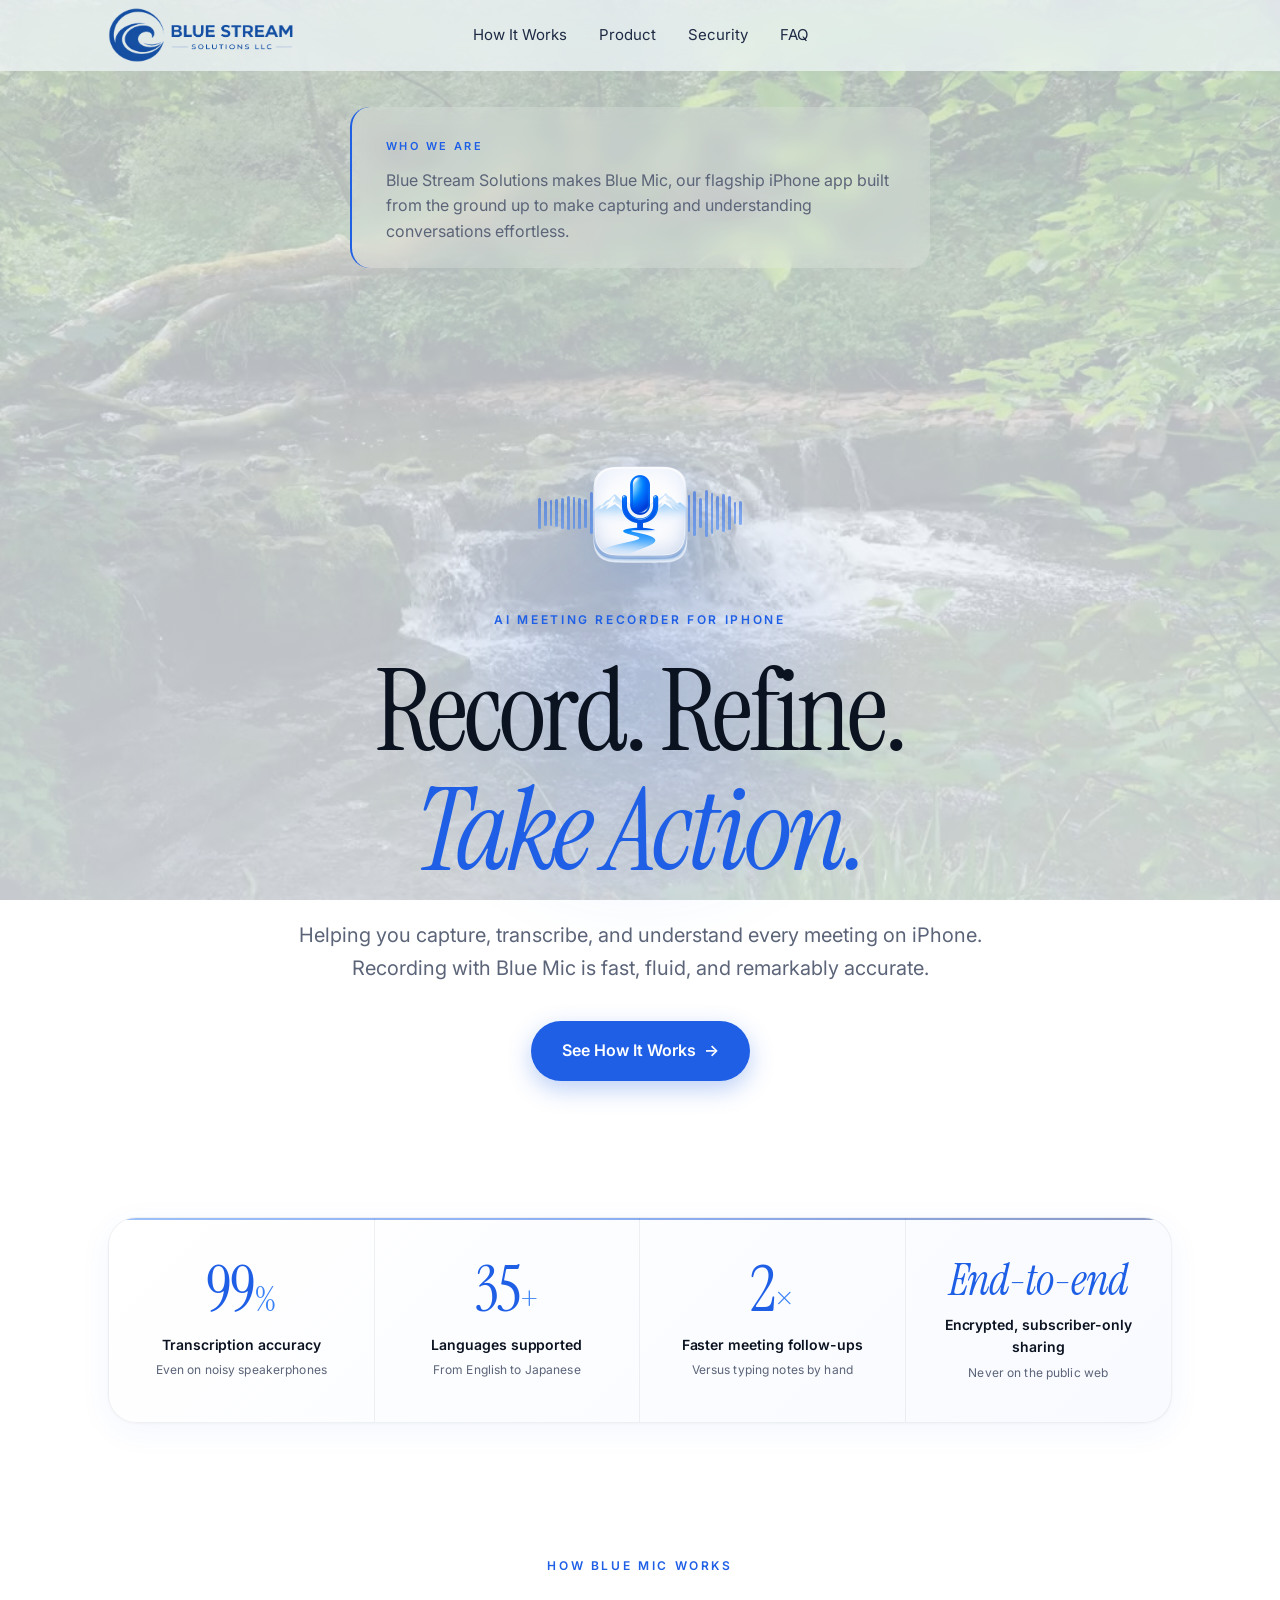
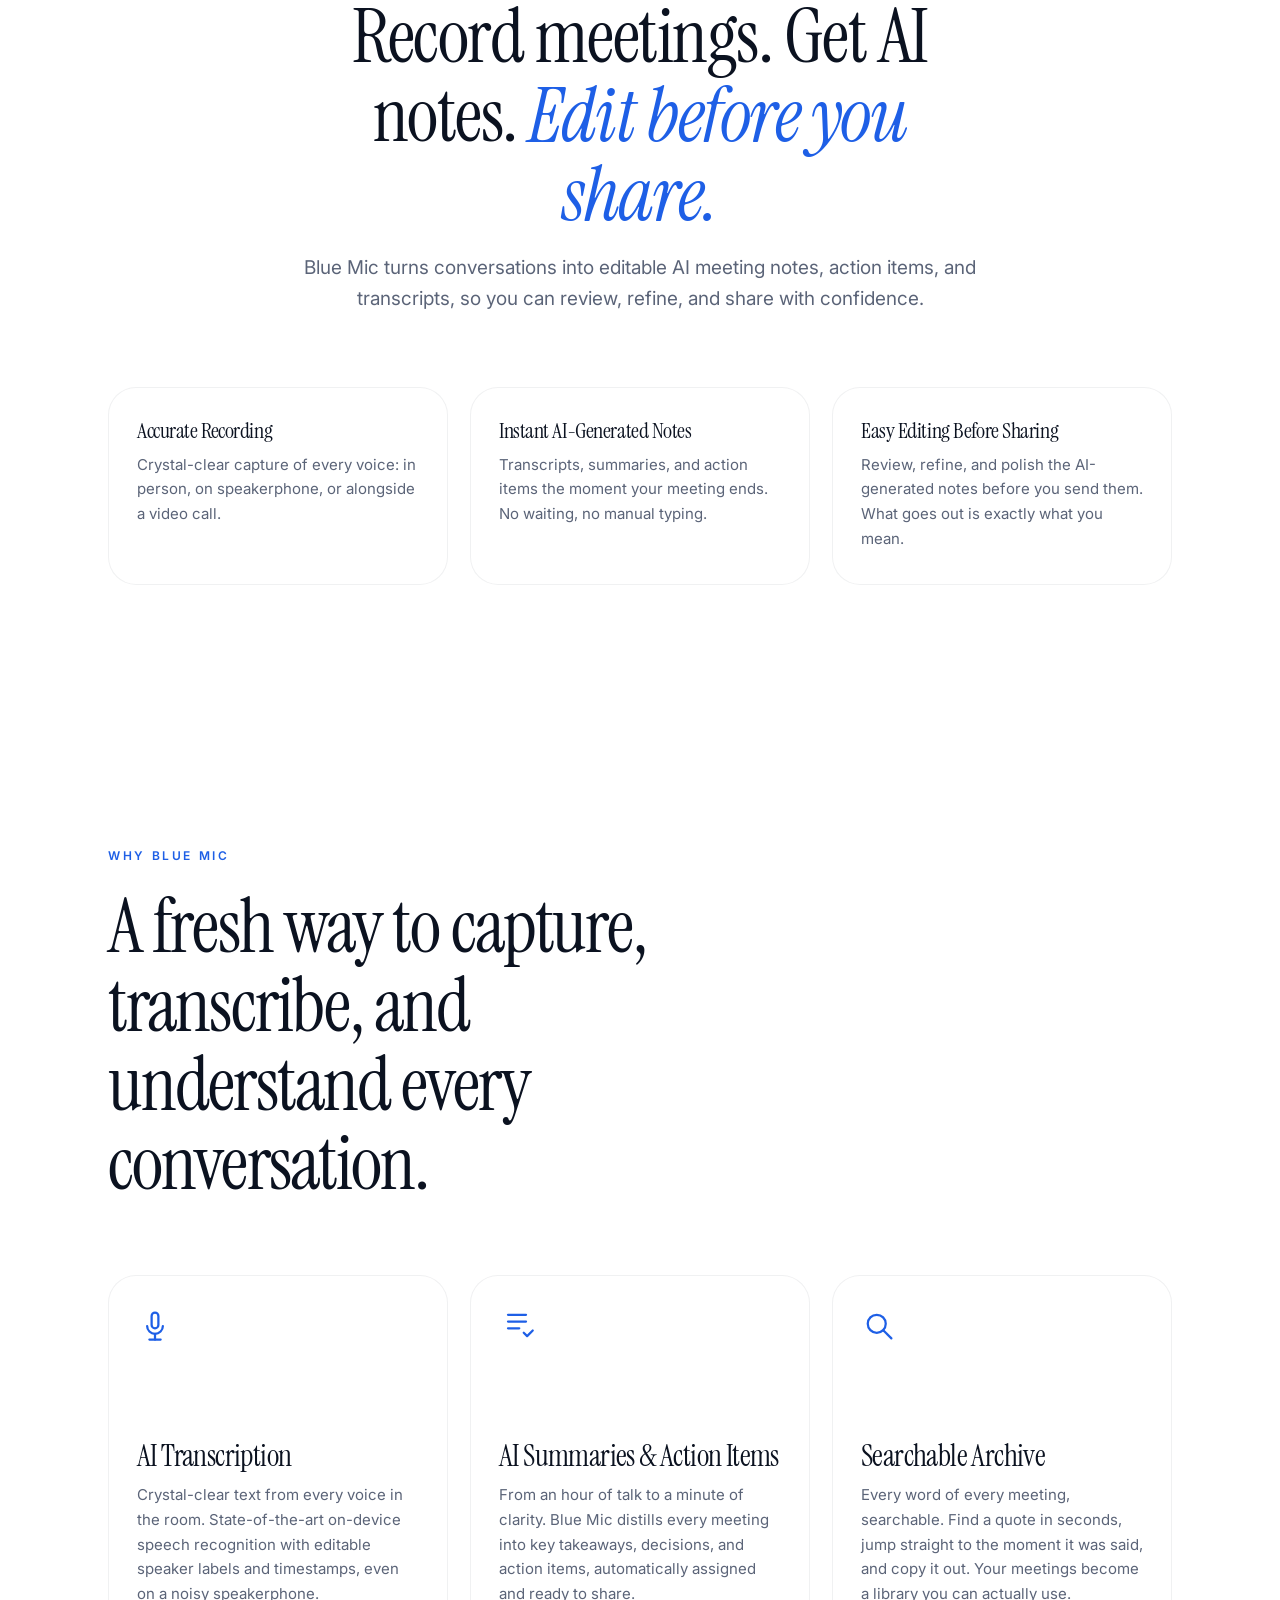
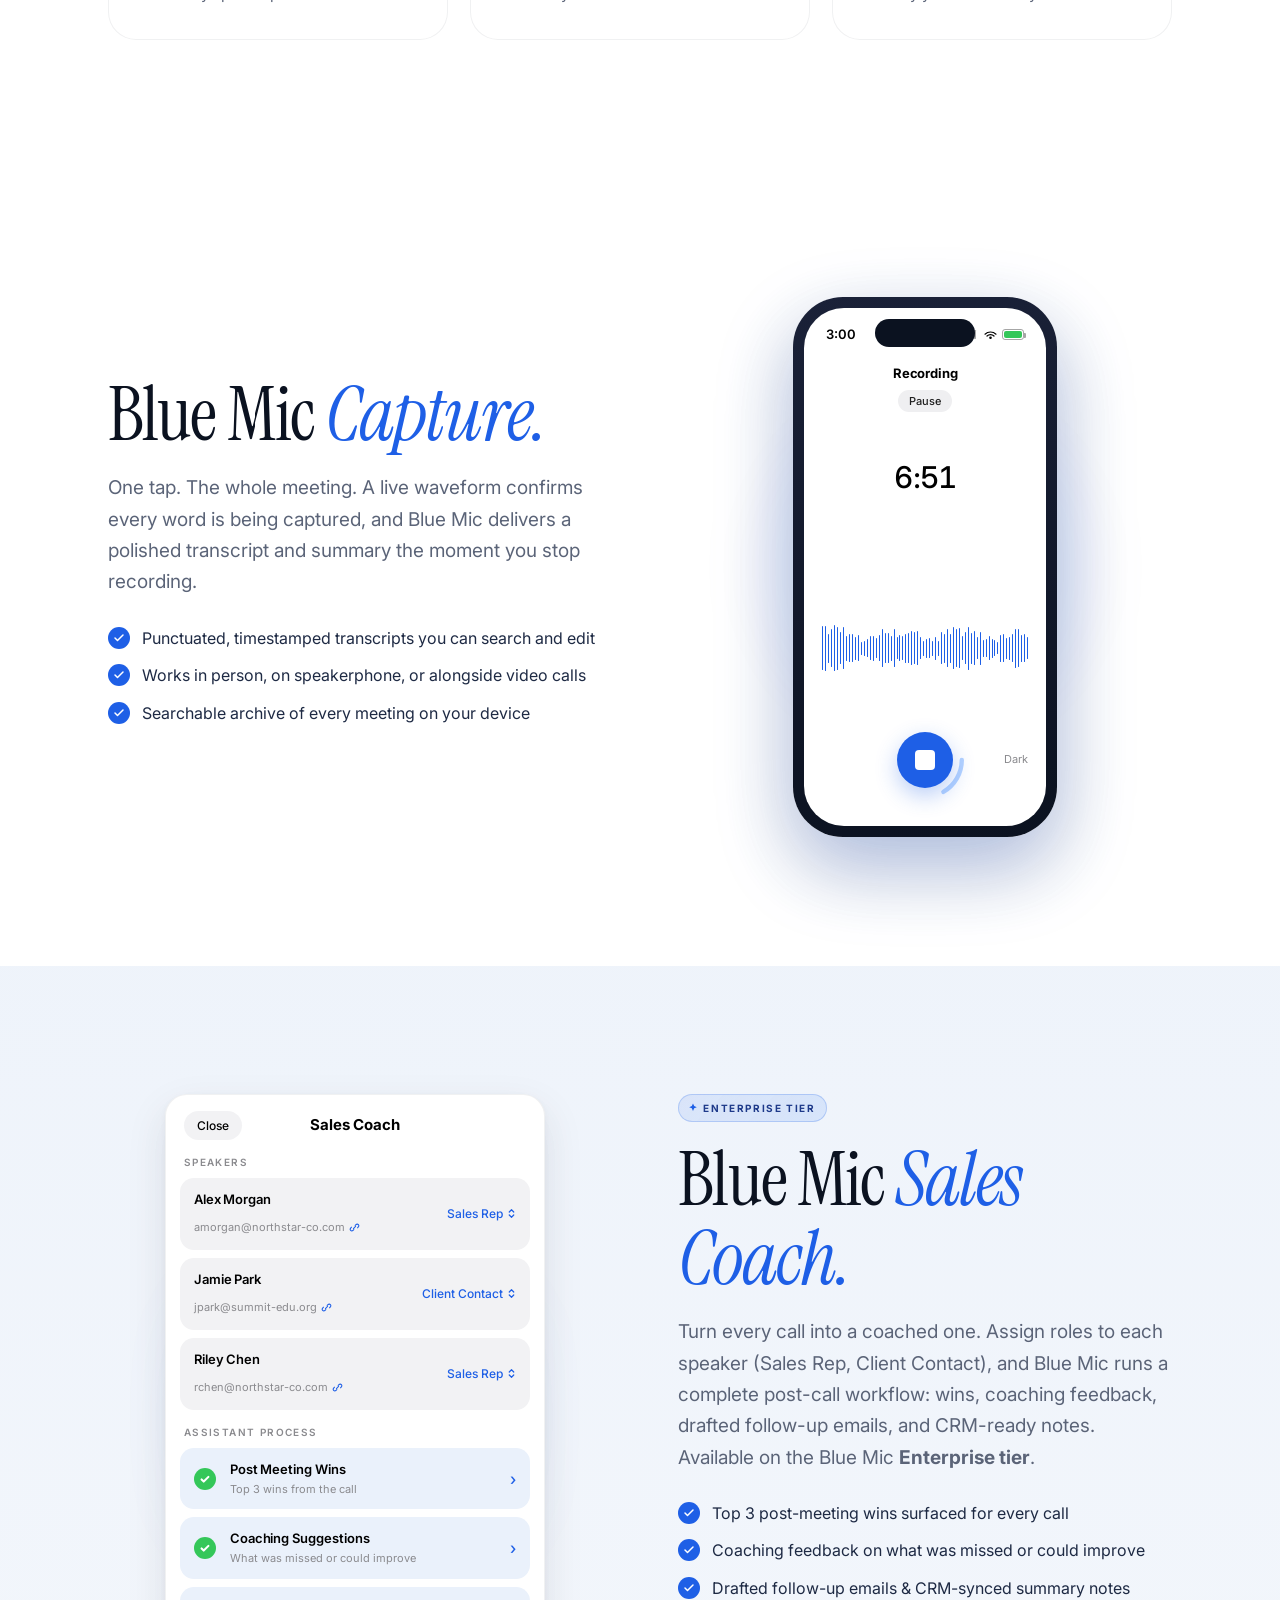
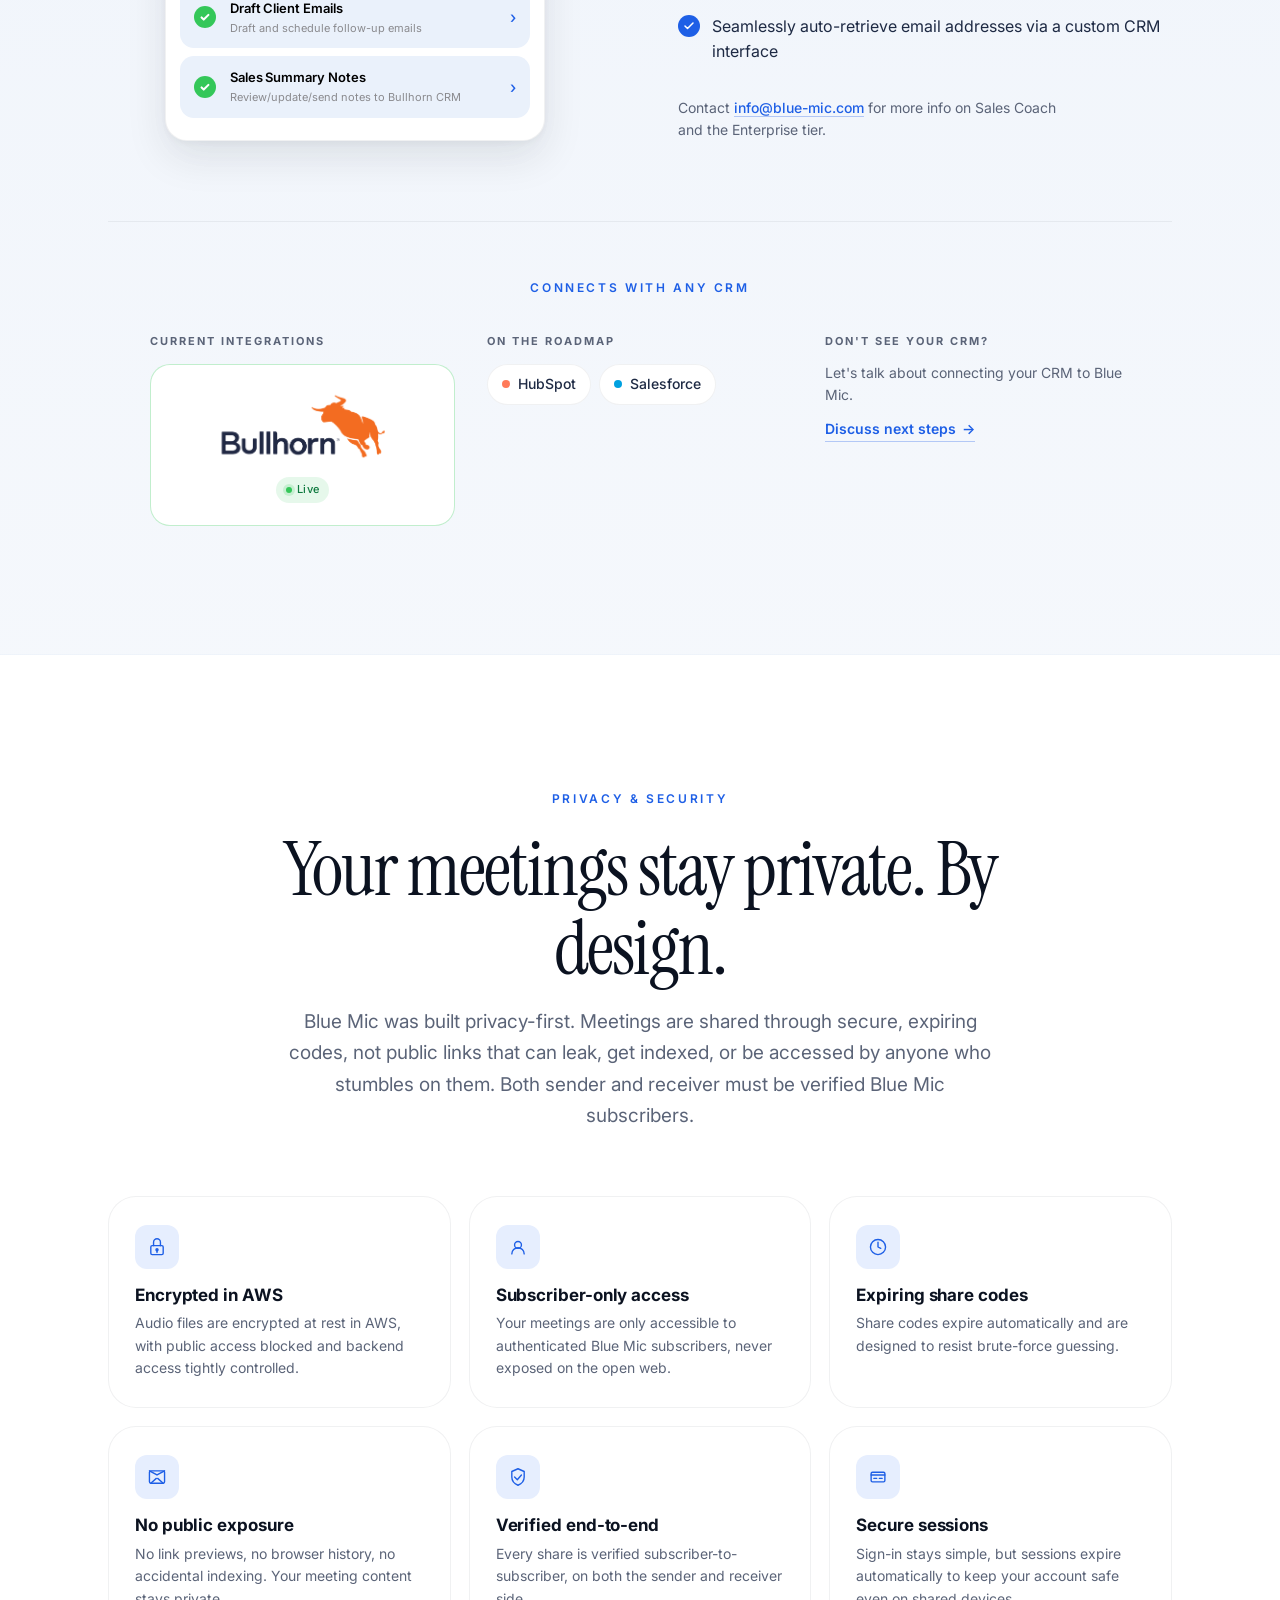
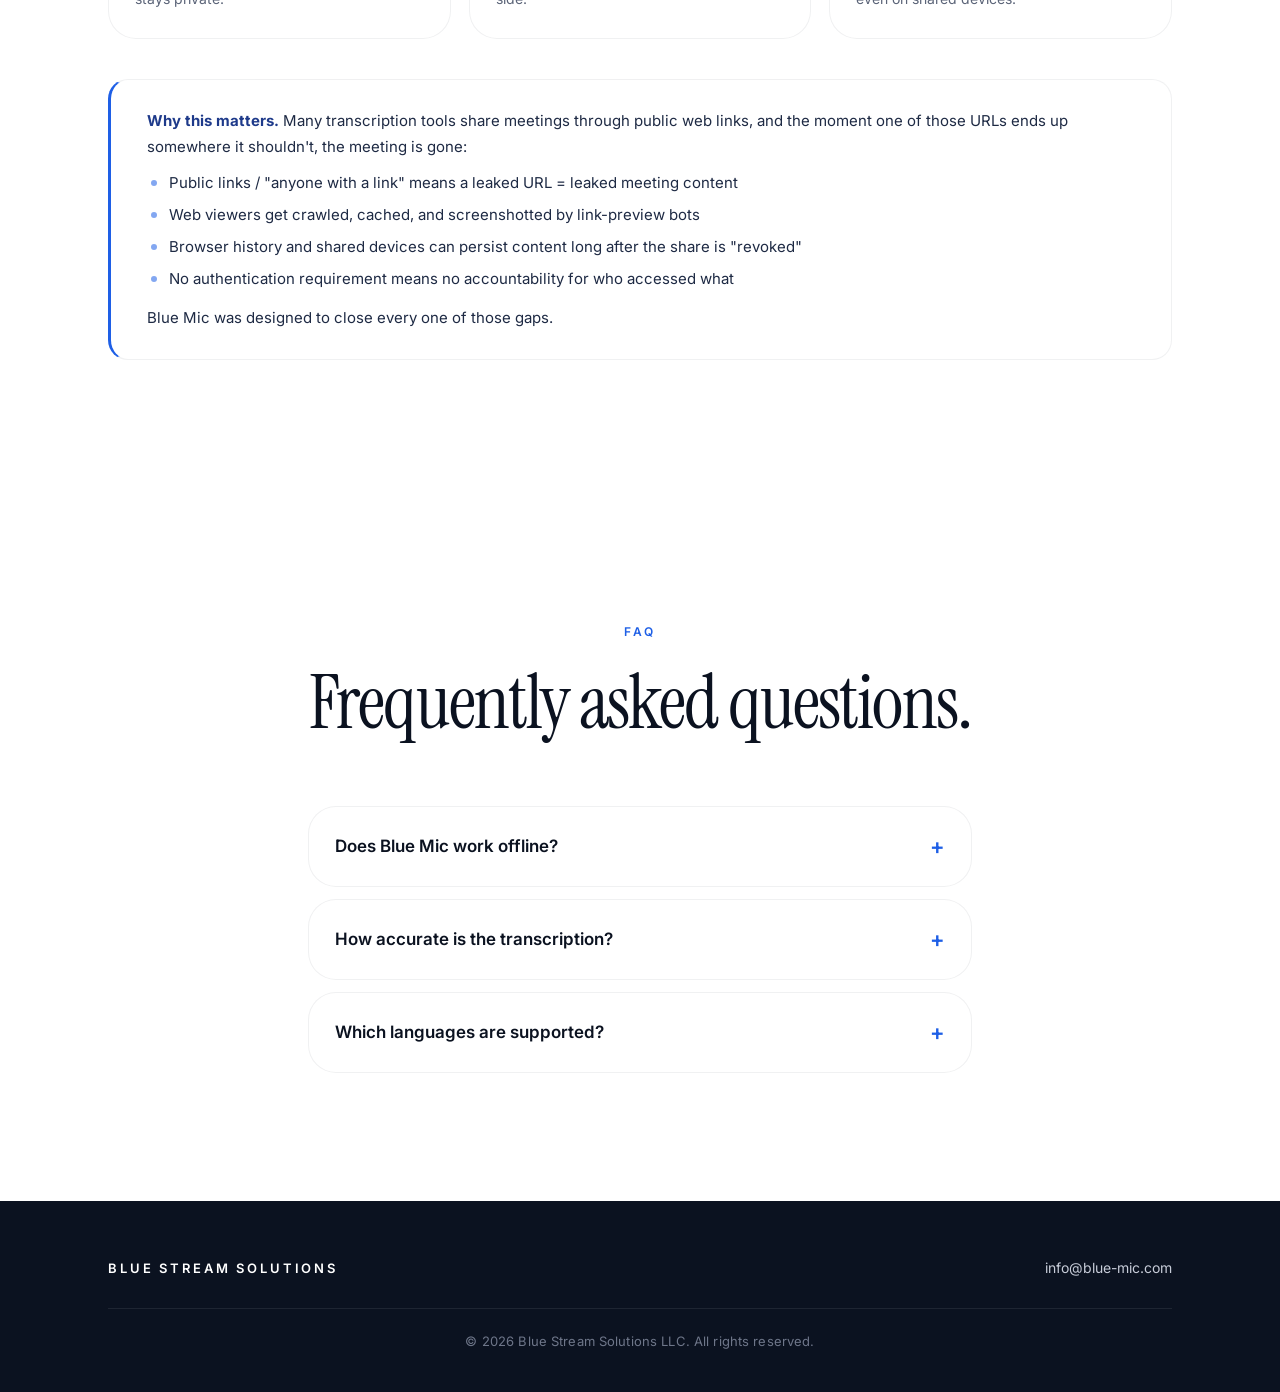
==== index.html @ 7ef04cca "Add files via upload" ====
<!doctype html>
<html lang="en">
<head>
<meta charset="utf-8" />
<meta name="viewport" content="width=device-width,initial-scale=1,viewport-fit=cover" />
<title>Blue Stream Solutions LLC</title>
<meta name="description" content="Blue Stream Solutions builds practical tools to help you manage meetings, notes, and information. Makers of Blue Mic, the AI meeting recorder for iPhone." />
<meta name="theme-color" content="#F1F5FB" />
<meta property="og:title" content="Blue Stream Solutions LLC" />
<meta property="og:description" content="Practical tools for meetings, notes, and information. Makers of Blue Mic, the AI meeting recorder for iPhone." />
<meta property="og:type" content="website" />
<link rel="icon" href="favicon.svg" type="image/svg+xml" />

<link rel="preconnect" href="https://fonts.googleapis.com" />
<link rel="preconnect" href="https://fonts.gstatic.com" crossorigin />
<link href="https://fonts.googleapis.com/css2?family=Instrument+Serif:ital@0;1&family=Inter:wght@400;500;600;700&display=swap" rel="stylesheet" />

<link rel="stylesheet" href="styles.css?v=2" />
</head>
<body>

<!-- Fixed-background ambient cascade video.
     Two stacked videos handle the loop via JS crossfade so there is no
     visible seam at the loop boundary. Cache-busting query string forces
     fresh fetches when the asset is updated. -->
<div class="page-bg" aria-hidden="true">
  <video class="page-bg-video page-bg-video--a"
         autoplay muted playsinline preload="auto">
    <source src="hero-stream-prod.mp4?v=7" type="video/mp4" />
  </video>
  <video class="page-bg-video page-bg-video--b"
         muted playsinline preload="auto">
    <source src="hero-stream-prod.mp4?v=7" type="video/mp4" />
  </video>
  <div class="page-bg-tint"></div>
</div>
<script>
  /* Smooth fade-in of first video over the CSS poster, plus seamless
     loop via crossfade between two video elements. */
  (function() {
    var vidA = document.querySelector('.page-bg-video--a');
    var vidB = document.querySelector('.page-bg-video--b');
    if (!vidA || !vidB) return;

    var FADE = 2.5; // seconds of crossfade overlap at loop boundary

    /* Reveal the active video once it actually has frames painting */
    vidA.addEventListener('playing', function reveal() {
      vidA.classList.add('is-active');
      vidA.removeEventListener('playing', reveal);
    });

    /* Watch the active video's currentTime; when nearing the end,
       start the inactive video at 0 and crossfade the active out. */
    function watchForSwap(active, inactive) {
      function onTime() {
        if (!active.duration || isNaN(active.duration)) return;
        if (active.currentTime >= active.duration - FADE) {
          active.removeEventListener('timeupdate', onTime);
          inactive.currentTime = 0;
          var p = inactive.play();
          if (p && typeof p.catch === 'function') p.catch(function(){});
          inactive.classList.add('is-active');
          active.classList.remove('is-active');
          /* After fade completes, pause and rewind the now-inactive */
          setTimeout(function() {
            active.pause();
            active.currentTime = 0;
          }, FADE * 1000);
          /* Set up next swap going the other direction */
          watchForSwap(inactive, active);
        }
      }
      active.addEventListener('timeupdate', onTime);
    }

    /* Start the swap loop once vidA has metadata */
    if (vidA.readyState >= 1) {
      watchForSwap(vidA, vidB);
    } else {
      vidA.addEventListener('loadedmetadata', function() {
        watchForSwap(vidA, vidB);
      }, { once: true });
    }
  })();
</script>

<div class="bg-stage" aria-hidden="true"></div>

<!-- Nav -->
<header class="nav">
  <div class="container nav-row">
    <a href="#top" class="brand" aria-label="Blue Stream Solutions home">
      <img src="bluestreamsolutionsllc.png" alt="Blue Stream Solutions LLC" class="brand-img"
           onerror="this.style.display='none'; this.nextElementSibling.style.display='flex';">
      <span class="brand-fallback" style="display:none; align-items:center; gap:10px;">
        <svg viewBox="0 0 36 36" xmlns="http://www.w3.org/2000/svg" aria-hidden="true" style="width:32px;height:32px;">
          <defs>
            <linearGradient id="lg" x1="0" y1="0" x2="36" y2="36" gradientUnits="userSpaceOnUse">
              <stop offset="0%"  stop-color="#3B82F6"/>
              <stop offset="55%" stop-color="#1E5FE6"/>
              <stop offset="100%" stop-color="#1E3A8A"/>
            </linearGradient>
          </defs>
          <path d="M27 9.5 A14 14 0 1 0 27 26.5" fill="none" stroke="url(#lg)" stroke-width="3" stroke-linecap="round"/>
          <path d="M11 18 q 3.5 -4 7 0 t 7 0" fill="none" stroke="url(#lg)" stroke-width="2.4" stroke-linecap="round"/>
        </svg>
        Blue Stream Solutions
      </span>
    </a>
    <nav class="nav-links" aria-label="Primary">
      <a href="#works">How It Works</a>
      <a href="#product">Product</a>
      <a href="#security">Security</a>
      <a href="#faq">FAQ</a>
    </nav>
    <div class="nav-cta">
      <button class="nav-burger" aria-label="Open menu" aria-expanded="false" aria-controls="mobile-menu" type="button">
        <span></span><span></span><span></span>
      </button>
    </div>
  </div>
</header>

<div id="mobile-menu" class="mobile-menu" aria-hidden="true">
  <nav class="mobile-menu-links" aria-label="Mobile primary">
    <a href="#works">How It Works</a>
    <a href="#product">Product</a>
    <a href="#security">Security</a>
    <a href="#faq">FAQ</a>
  </nav>
</div>

<main id="top">

<!-- Blue Stream Solutions intro band -->
<section class="bss-intro">
  <div class="container">
    <div class="bss-intro-inner">
      <span class="bss-intro-eyebrow">Who we are</span>
      <div class="bss-intro-copy">
        <p>Blue Stream Solutions makes Blue Mic, our flagship iPhone app built from the ground up to make capturing and understanding conversations effortless.</p>
      </div>
    </div>
  </div>
</section>

<!-- Hero -->
<section class="hero">
  <div class="container">
    <div class="hero-glow" aria-hidden="true"></div>

    <div class="hero-mark">
      <div class="waveform" aria-hidden="true"></div>
      <img class="hero-logo-img" src="logo.png" alt="Blue Mic"
           onerror="this.style.display='none'; this.nextElementSibling.style.display='block'">
      <svg class="hero-logo-svg" viewBox="0 0 96 96" xmlns="http://www.w3.org/2000/svg" aria-hidden="true" style="display:none;">
        <defs>
          <linearGradient id="hg" x1="0" y1="0" x2="96" y2="96" gradientUnits="userSpaceOnUse">
            <stop offset="0%"  stop-color="#3B82F6"/>
            <stop offset="55%" stop-color="#1E5FE6"/>
            <stop offset="100%" stop-color="#1E3A8A"/>
          </linearGradient>
        </defs>
        <circle cx="48" cy="48" r="46" fill="url(#hg)"/>
        <rect x="38" y="22" width="20" height="36" rx="10" fill="white"/>
        <path d="M28 50a20 20 0 0040 0" stroke="white" stroke-width="4.5" stroke-linecap="round" fill="none"/>
        <line x1="48" y1="64" x2="48" y2="74" stroke="white" stroke-width="4.5" stroke-linecap="round"/>
      </svg>
    </div>

    <span class="eyebrow">AI Meeting Recorder for iPhone</span>
    <h1>Record. Refine.<br><span class="italic">Take Action.</span></h1>
    <p class="lede">
      Helping you capture, transcribe, and understand every meeting on iPhone. Recording with Blue Mic is fast, fluid, and remarkably accurate.
    </p>
    <div class="hero-cta">
      <a class="btn btn-primary btn-lg" href="#works">
        See How It Works <span class="arrow">→</span>
      </a>
    </div>

  </div>
</section>

<!-- Stats: metric ribbon -->
<section class="stats-ribbon-section" style="padding: clamp(40px, 6vw, 64px) 0 0;">
  <div class="container">
    <div class="stats-ribbon">
      <div class="ribbon-stat">
        <div class="ribbon-num">99<span class="ribbon-unit">%</span></div>
        <div class="ribbon-label">Transcription accuracy</div>
        <div class="ribbon-sub">Even on noisy speakerphones</div>
      </div>
      <div class="ribbon-stat">
        <div class="ribbon-num">35<span class="ribbon-unit">+</span></div>
        <div class="ribbon-label">Languages supported</div>
        <div class="ribbon-sub">From English to Japanese</div>
      </div>
      <div class="ribbon-stat">
        <div class="ribbon-num">2<span class="ribbon-unit">×</span></div>
        <div class="ribbon-label">Faster meeting follow-ups</div>
        <div class="ribbon-sub">Versus typing notes by hand</div>
      </div>
      <div class="ribbon-stat">
        <div class="ribbon-num ribbon-num--text">End-to-end</div>
        <div class="ribbon-label">Encrypted, subscriber-only sharing</div>
        <div class="ribbon-sub">Never on the public web</div>
      </div>
    </div>
  </div>
</section>

<!-- How Blue Mic Works (3-beat workflow) -->
<section id="works" class="works reveal">
  <div class="container" style="text-align:center;">
    <span class="eyebrow">How Blue Mic Works</span>
    <h2 style="max-width:18ch; margin-left:auto; margin-right:auto;">Record meetings. Get AI notes. <span class="italic">Edit before you share.</span></h2>
    <p class="lede" style="margin: 18px auto 0; text-align:center;">
      Blue Mic turns conversations into editable AI meeting notes, action items, and transcripts, so you can review, refine, and share with confidence.
    </p>

    <div class="three-beats">
      <article class="beat">
        <h3>Accurate Recording</h3>
        <p>Crystal-clear capture of every voice: in person, on speakerphone, or alongside a video call.</p>
      </article>
      <article class="beat">
        <h3>Instant AI-Generated Notes</h3>
        <p>Transcripts, summaries, and action items the moment your meeting ends. No waiting, no manual typing.</p>
      </article>
      <article class="beat">
        <h3>Easy Editing Before Sharing</h3>
        <p>Review, refine, and polish the AI-generated notes before you send them. What goes out is exactly what you mean.</p>
      </article>
    </div>
  </div>
</section>

<!-- Why -->
<section id="why" class="why reveal">
  <div class="container">
    <span class="eyebrow">Why Blue Mic</span>
    <h2>A fresh way to capture, transcribe, and understand every conversation.</h2>

    <div class="cards">
      <article class="card">
        <svg class="icon" viewBox="0 0 32 32" fill="none" stroke="currentColor" stroke-width="2" stroke-linecap="round" stroke-linejoin="round" aria-hidden="true">
          <rect x="13" y="4" width="6" height="14" rx="3"/>
          <path d="M9 16a7 7 0 0014 0"/>
          <line x1="16" y1="23" x2="16" y2="28"/>
          <line x1="11" y1="28" x2="21" y2="28"/>
        </svg>
        <h3>AI Transcription</h3>
        <p>Crystal-clear text from every voice in the room. State-of-the-art on-device speech recognition with editable speaker labels and timestamps, even on a noisy speakerphone.</p>
      </article>

      <article class="card">
        <svg class="icon" viewBox="0 0 32 32" fill="none" stroke="currentColor" stroke-width="2" stroke-linecap="round" stroke-linejoin="round" aria-hidden="true">
          <path d="M8 6h16"/>
          <path d="M8 12h16"/>
          <path d="M8 18h10"/>
          <path d="M22 22l3 3 5-5"/>
        </svg>
        <h3>AI Summaries &amp; Action Items</h3>
        <p>From an hour of talk to a minute of clarity. Blue Mic distills every meeting into key takeaways, decisions, and action items, automatically assigned and ready to share.</p>
      </article>

      <article class="card">
        <svg class="icon" viewBox="0 0 32 32" fill="none" stroke="currentColor" stroke-width="2" stroke-linecap="round" stroke-linejoin="round" aria-hidden="true">
          <circle cx="14" cy="14" r="8"/>
          <line x1="20" y1="20" x2="27" y2="27"/>
        </svg>
        <h3>Searchable Archive</h3>
        <p>Every word of every meeting, searchable. Find a quote in seconds, jump straight to the moment it was said, and copy it out. Your meetings become a library you can actually use.</p>
      </article>
    </div>
  </div>
</section>

<!-- Product 01 -->
<section id="product" class="product reveal">
  <div class="container">
    <div class="product-row">
      <div class="product-text">
        <h2>Blue Mic <span class="italic">Capture.</span></h2>
        <p class="lede">
          One tap. The whole meeting. A live waveform confirms every word is being captured, and Blue Mic delivers a polished transcript and summary the moment you stop recording.
        </p>
        <ul>
          <li><span class="check"><svg viewBox="0 0 24 24" fill="none" stroke="currentColor" stroke-width="3" stroke-linecap="round" stroke-linejoin="round"><path d="M20 6 9 17l-5-5"/></svg></span> Punctuated, timestamped transcripts you can search and edit</li>
          <li><span class="check"><svg viewBox="0 0 24 24" fill="none" stroke="currentColor" stroke-width="3" stroke-linecap="round" stroke-linejoin="round"><path d="M20 6 9 17l-5-5"/></svg></span> Works in person, on speakerphone, or alongside video calls</li>
          <li><span class="check"><svg viewBox="0 0 24 24" fill="none" stroke="currentColor" stroke-width="3" stroke-linecap="round" stroke-linejoin="round"><path d="M20 6 9 17l-5-5"/></svg></span> Searchable archive of every meeting on your device</li>
        </ul>
      </div>

      <div class="product-visual">
        <div class="iphone" role="img" aria-label="Blue Mic iPhone app: recording screen">
          <div class="iphone-screen iphone-screen--app">
            <div class="iphone-status">
              <span>3:00</span>
              <span class="status-right">
                <svg width="14" height="9" viewBox="0 0 14 9" fill="currentColor" aria-hidden="true"><rect x="0"  y="6" width="2" height="3" rx="0.4"/><rect x="3"  y="4" width="2" height="5" rx="0.4"/><rect x="6"  y="2" width="2" height="7" rx="0.4"/><rect x="9"  y="0" width="2" height="9" rx="0.4" opacity="0.35"/></svg>
                <svg width="13" height="9" viewBox="0 0 13 9" fill="none" stroke="currentColor" stroke-width="1.2" stroke-linecap="round" aria-hidden="true"><path d="M1 4.2a8 8 0 0111 0"/><path d="M3 6a5 5 0 017 0"/><circle cx="6.5" cy="7.7" r="0.7" fill="currentColor"/></svg>
                <span class="batt"><span class="batt-fill"></span></span>
              </span>
            </div>

            <div class="rec-app">
              <h4 class="rec-title">Recording</h4>
              <button type="button" class="rec-pause">Pause</button>

              <div class="rec-timer">6:51</div>

              <div class="iphone-wave rec-wave" aria-hidden="true"></div>

              <div class="rec-bottom">
                <div class="rec-stop-wrap">
                  <svg class="rec-stop-orbit" viewBox="0 0 100 100" aria-hidden="true">
                    <circle cx="50" cy="50" r="46" fill="none"
                            stroke="rgba(120, 175, 255, 0.55)" stroke-width="5.5"
                            stroke-linecap="round"
                            pathLength="360" stroke-dasharray="60 360"/>
                  </svg>
                  <button type="button" class="rec-stop" aria-label="Stop recording">
                    <span class="rec-stop-icon"></span>
                  </button>
                </div>
                <span class="rec-dark">Dark</span>
              </div>
            </div>
          </div>
        </div>
      </div>
    </div>
  </div>
</section>

<!-- Product 02 -->
<section class="product reveal" style="background: linear-gradient(180deg, rgba(232,239,249,0.72) 0%, rgba(241,245,251,0.72) 100%); border-top: none;">
  <div class="container">
    <div class="product-row reverse">
      <div class="product-text">
        <span class="tier-badge tier-badge--solo">
          <svg viewBox="0 0 12 12" fill="currentColor" aria-hidden="true"><path d="M6 0.5l1.4 3.1L10.5 5l-3.1 1.4L6 9.5 4.6 6.4 1.5 5l3.1-1.4z"/></svg>
          Enterprise Tier
        </span>
        <h2>Blue Mic <span class="italic">Sales Coach.</span></h2>
        <p class="lede">
          Turn every call into a coached one. Assign roles to each speaker (Sales Rep, Client Contact), and Blue Mic runs a complete post-call workflow: wins, coaching feedback, drafted follow-up emails, and CRM-ready notes. Available on the Blue Mic <strong>Enterprise tier</strong>.
        </p>
        <ul>
          <li><span class="check"><svg viewBox="0 0 24 24" fill="none" stroke="currentColor" stroke-width="3" stroke-linecap="round" stroke-linejoin="round"><path d="M20 6 9 17l-5-5"/></svg></span> Top 3 post-meeting wins surfaced for every call</li>
          <li><span class="check"><svg viewBox="0 0 24 24" fill="none" stroke="currentColor" stroke-width="3" stroke-linecap="round" stroke-linejoin="round"><path d="M20 6 9 17l-5-5"/></svg></span> Coaching feedback on what was missed or could improve</li>
          <li><span class="check"><svg viewBox="0 0 24 24" fill="none" stroke="currentColor" stroke-width="3" stroke-linecap="round" stroke-linejoin="round"><path d="M20 6 9 17l-5-5"/></svg></span> Drafted follow-up emails &amp; CRM-synced summary notes</li>
          <li><span class="check"><svg viewBox="0 0 24 24" fill="none" stroke="currentColor" stroke-width="3" stroke-linecap="round" stroke-linejoin="round"><path d="M20 6 9 17l-5-5"/></svg></span> Seamlessly auto-retrieve email addresses via a custom CRM interface</li>
        </ul>
        <p class="contact-line">
          Contact <a href="mailto:info@blue-mic.com">info@blue-mic.com</a> for more info on Sales Coach and the Enterprise tier.
        </p>
      </div>

      <div class="product-visual">
        <div class="coach-card" aria-hidden="true">
          <div class="coach-head">
            <span class="coach-close">Close</span>
            <span class="coach-title">Sales Coach</span>
            <span></span>
          </div>

          <div class="coach-section-label">Speakers</div>

          <div class="coach-speaker">
            <div class="coach-speaker-info">
              <div class="name">Alex Morgan</div>
              <div class="email">amorgan@northstar-co.com
                <svg class="link-icon" viewBox="0 0 16 16" fill="none" stroke="currentColor" stroke-width="1.6" stroke-linecap="round" stroke-linejoin="round" aria-hidden="true"><path d="M6.5 9.5l3-3"/><path d="M9 5l1.2-1.2a2.4 2.4 0 113.4 3.4L12.4 8.4"/><path d="M7 11l-1.2 1.2a2.4 2.4 0 11-3.4-3.4L3.6 7.6"/></svg>
              </div>
            </div>
            <div class="role">Sales Rep
              <svg viewBox="0 0 12 14" fill="none" stroke="currentColor" stroke-width="1.6" stroke-linecap="round" stroke-linejoin="round" aria-hidden="true"><path d="M3 5l3-3 3 3"/><path d="M3 9l3 3 3-3"/></svg>
            </div>
          </div>

          <div class="coach-speaker">
            <div class="coach-speaker-info">
              <div class="name">Jamie Park</div>
              <div class="email">jpark@summit-edu.org
                <svg class="link-icon" viewBox="0 0 16 16" fill="none" stroke="currentColor" stroke-width="1.6" stroke-linecap="round" stroke-linejoin="round" aria-hidden="true"><path d="M6.5 9.5l3-3"/><path d="M9 5l1.2-1.2a2.4 2.4 0 113.4 3.4L12.4 8.4"/><path d="M7 11l-1.2 1.2a2.4 2.4 0 11-3.4-3.4L3.6 7.6"/></svg>
              </div>
            </div>
            <div class="role">Client Contact
              <svg viewBox="0 0 12 14" fill="none" stroke="currentColor" stroke-width="1.6" stroke-linecap="round" stroke-linejoin="round" aria-hidden="true"><path d="M3 5l3-3 3 3"/><path d="M3 9l3 3 3-3"/></svg>
            </div>
          </div>

          <div class="coach-speaker">
            <div class="coach-speaker-info">
              <div class="name">Riley Chen</div>
              <div class="email">rchen@northstar-co.com
                <svg class="link-icon" viewBox="0 0 16 16" fill="none" stroke="currentColor" stroke-width="1.6" stroke-linecap="round" stroke-linejoin="round" aria-hidden="true"><path d="M6.5 9.5l3-3"/><path d="M9 5l1.2-1.2a2.4 2.4 0 113.4 3.4L12.4 8.4"/><path d="M7 11l-1.2 1.2a2.4 2.4 0 11-3.4-3.4L3.6 7.6"/></svg>
              </div>
            </div>
            <div class="role">Sales Rep
              <svg viewBox="0 0 12 14" fill="none" stroke="currentColor" stroke-width="1.6" stroke-linecap="round" stroke-linejoin="round" aria-hidden="true"><path d="M3 5l3-3 3 3"/><path d="M3 9l3 3 3-3"/></svg>
            </div>
          </div>

          <div class="coach-section-label" style="margin-top:14px;">Assistant Process</div>

          <div class="coach-process-item">
            <span class="check-green">
              <svg viewBox="0 0 14 14" fill="none" stroke="white" stroke-width="2.4" stroke-linecap="round" stroke-linejoin="round" aria-hidden="true"><path d="M3 7.5l2.5 2.5L11 4.5"/></svg>
            </span>
            <div>
              <div class="proc-title">Post Meeting Wins</div>
              <div class="proc-sub">Top 3 wins from the call</div>
            </div>
            <span class="chev">›</span>
          </div>

          <div class="coach-process-item">
            <span class="check-green">
              <svg viewBox="0 0 14 14" fill="none" stroke="white" stroke-width="2.4" stroke-linecap="round" stroke-linejoin="round" aria-hidden="true"><path d="M3 7.5l2.5 2.5L11 4.5"/></svg>
            </span>
            <div>
              <div class="proc-title">Coaching Suggestions</div>
              <div class="proc-sub">What was missed or could improve</div>
            </div>
            <span class="chev">›</span>
          </div>

          <div class="coach-process-item">
            <span class="check-green">
              <svg viewBox="0 0 14 14" fill="none" stroke="white" stroke-width="2.4" stroke-linecap="round" stroke-linejoin="round" aria-hidden="true"><path d="M3 7.5l2.5 2.5L11 4.5"/></svg>
            </span>
            <div>
              <div class="proc-title">Draft Client Emails</div>
              <div class="proc-sub">Draft and schedule follow-up emails</div>
            </div>
            <span class="chev">›</span>
          </div>

          <div class="coach-process-item">
            <span class="check-green">
              <svg viewBox="0 0 14 14" fill="none" stroke="white" stroke-width="2.4" stroke-linecap="round" stroke-linejoin="round" aria-hidden="true"><path d="M3 7.5l2.5 2.5L11 4.5"/></svg>
            </span>
            <div>
              <div class="proc-title">Sales Summary Notes</div>
              <div class="proc-sub">Review/update/send notes to Bullhorn CRM</div>
            </div>
            <span class="chev">›</span>
          </div>
        </div>
      </div>
    </div>

    <!-- CRM integrations sub-band -->
    <div class="crm-band">
      <span class="crm-band-eyebrow">Connects with any CRM</span>

      <div class="crm-tiers">
        <!-- Tier 1: Current Integrations -->
        <div class="crm-tier">
          <div class="crm-tier-title">Current Integrations</div>
          <div class="crm-chip crm-chip--live">
            <img src="bullhorn-logo.png" alt="Bullhorn" class="crm-brand-logo"
                 width="200" height="80"
                 style="height:80px;width:auto;max-width:280px;display:block;object-fit:contain;"
                 onerror="this.style.display='none'; this.nextElementSibling.style.display='inline-flex';">
            <div class="crm-logo" style="display:none;">
              <svg class="crm-logo-icon" viewBox="0 0 32 32" xmlns="http://www.w3.org/2000/svg" aria-hidden="true">
                <path d="M3 13h6l12-6v18l-12-6H3a1 1 0 0 1-1-1v-4a1 1 0 0 1 1-1z" fill="#FB6B07"/>
                <path d="M24 11.5q4 4.5 0 9" stroke="#FB6B07" stroke-width="1.8" fill="none" stroke-linecap="round"/>
                <path d="M28 9q4 7 0 14" stroke="#FB6B07" stroke-width="1.8" fill="none" stroke-linecap="round" opacity="0.55"/>
              </svg>
              <span class="crm-wordmark">Bullhorn</span>
            </div>
            <span class="crm-status crm-status--live">
              <span class="crm-status-dot"></span>
              Live
            </span>
          </div>
        </div>

        <!-- Tier 2: On the Roadmap -->
        <div class="crm-tier">
          <div class="crm-tier-title">On the Roadmap</div>
          <div class="crm-roadmap">
            <div class="crm-roadmap-item">
              <span class="crm-dot" style="background: #FF7A59;"></span>
              <span>HubSpot</span>
            </div>
            <div class="crm-roadmap-item">
              <span class="crm-dot" style="background: #00A1E0;"></span>
              <span>Salesforce</span>
            </div>
          </div>
        </div>

        <!-- Tier 3: Don't see yours? -->
        <div class="crm-tier crm-tier--cta">
          <div class="crm-tier-title">Don't see your CRM?</div>
          <p class="crm-cta-text">Let's talk about connecting your CRM to Blue Mic.</p>
          <a href="mailto:info@blue-mic.com?subject=CRM%20integration%20inquiry" class="crm-cta-link">
            Discuss next steps <span class="arrow">→</span>
          </a>
        </div>
      </div>
    </div>
  </div>
</section>

<!-- Privacy & Security -->
<section id="security" class="security reveal">
  <div class="container">
    <div style="text-align:center; max-width:780px; margin:0 auto clamp(40px,6vw,64px);">
      <span class="eyebrow">Privacy &amp; Security</span>
      <h2>Your meetings stay private. By design.</h2>
      <p class="lede" style="margin:18px auto 0; text-align:center;">
        Blue Mic was built privacy-first. Meetings are shared through secure, expiring codes, not public links that can leak, get indexed, or be accessed by anyone who stumbles on them. Both sender and receiver must be verified Blue Mic subscribers.
      </p>
    </div>

    <div class="security-grid">
      <article class="sec-card">
        <span class="sec-icon">
          <svg viewBox="0 0 32 32" fill="none" stroke="currentColor" stroke-width="2" stroke-linecap="round" stroke-linejoin="round" aria-hidden="true"><rect x="7" y="14" width="18" height="13" rx="2"/><path d="M11 14V9a5 5 0 0110 0v5"/><circle cx="16" cy="20" r="1.5" fill="currentColor"/><path d="M16 22v2"/></svg>
        </span>
        <h4>Encrypted in AWS</h4>
        <p>Audio files are encrypted at rest in AWS, with public access blocked and backend access tightly controlled.</p>
      </article>

      <article class="sec-card">
        <span class="sec-icon">
          <svg viewBox="0 0 32 32" fill="none" stroke="currentColor" stroke-width="2" stroke-linecap="round" stroke-linejoin="round" aria-hidden="true"><circle cx="16" cy="13" r="5"/><path d="M7 26a9 9 0 0118 0"/></svg>
        </span>
        <h4>Subscriber-only access</h4>
        <p>Your meetings are only accessible to authenticated Blue Mic subscribers, never exposed on the open web.</p>
      </article>

      <article class="sec-card">
        <span class="sec-icon">
          <svg viewBox="0 0 32 32" fill="none" stroke="currentColor" stroke-width="2" stroke-linecap="round" stroke-linejoin="round" aria-hidden="true"><circle cx="16" cy="16" r="11"/><path d="M16 9v7l4 2"/></svg>
        </span>
        <h4>Expiring share codes</h4>
        <p>Share codes expire automatically and are designed to resist brute-force guessing.</p>
      </article>

      <article class="sec-card">
        <span class="sec-icon">
          <svg viewBox="0 0 32 32" fill="none" stroke="currentColor" stroke-width="2" stroke-linecap="round" stroke-linejoin="round" aria-hidden="true"><path d="M5 7l11 6 11-6"/><rect x="5" y="7" width="22" height="18" rx="2"/><path d="M7 25l8-7M25 25l-8-7"/></svg>
        </span>
        <h4>No public exposure</h4>
        <p>No link previews, no browser history, no accidental indexing. Your meeting content stays private.</p>
      </article>

      <article class="sec-card">
        <span class="sec-icon">
          <svg viewBox="0 0 32 32" fill="none" stroke="currentColor" stroke-width="2" stroke-linecap="round" stroke-linejoin="round" aria-hidden="true"><path d="M16 4l9 4v8c0 6-4 10-9 12-5-2-9-6-9-12V8z"/><path d="M11 16l4 4 6-7"/></svg>
        </span>
        <h4>Verified end-to-end</h4>
        <p>Every share is verified subscriber-to-subscriber, on both the sender and receiver side.</p>
      </article>

      <article class="sec-card">
        <span class="sec-icon">
          <svg viewBox="0 0 32 32" fill="none" stroke="currentColor" stroke-width="2" stroke-linecap="round" stroke-linejoin="round" aria-hidden="true"><rect x="6" y="9" width="20" height="14" rx="2"/><path d="M6 13h20"/><path d="M10 18h4M18 18h4"/></svg>
        </span>
        <h4>Secure sessions</h4>
        <p>Sign-in stays simple, but sessions expire automatically to keep your account safe even on shared devices.</p>
      </article>
    </div>

    <div class="security-callout">
      <p><strong>Why this matters.</strong> Many transcription tools share meetings through public web links, and the moment one of those URLs ends up somewhere it shouldn't, the meeting is gone:</p>
      <ul>
        <li>Public links / "anyone with a link" means a leaked URL = leaked meeting content</li>
        <li>Web viewers get crawled, cached, and screenshotted by link-preview bots</li>
        <li>Browser history and shared devices can persist content long after the share is "revoked"</li>
        <li>No authentication requirement means no accountability for who accessed what</li>
      </ul>
      <p>Blue Mic was designed to close every one of those gaps.</p>
    </div>
  </div>
</section>

<!-- FAQ -->
<section id="faq" class="reveal">
  <div class="container" style="max-width: 760px; text-align:center;">
    <span class="eyebrow">FAQ</span>
    <h2>Frequently asked questions.</h2>

    <div style="margin-top: clamp(40px, 6vw, 64px); text-align: left; display: grid; gap: 12px;">
      <details class="card" style="padding: 0;">
        <summary style="cursor:pointer; padding: 22px 26px; font-weight: 600; list-style: none; display:flex; justify-content: space-between; align-items: center;">
          Does Blue Mic work offline?
          <span style="color: var(--blue); font-size: 22px; transition: transform .2s;">+</span>
        </summary>
        <div style="padding: 0 26px 22px; color: var(--muted); font-size: 15px;">Yes, recording works offline. Blue Mic saves your audio locally on your iPhone while you're disconnected, then automatically uploads it and generates the transcript and AI summary the moment you're back online.</div>
      </details>
      <details class="card" style="padding: 0;">
        <summary style="cursor:pointer; padding: 22px 26px; font-weight: 600; list-style: none; display:flex; justify-content: space-between; align-items: center;">
          How accurate is the transcription?
          <span style="color: var(--blue); font-size: 22px;">+</span>
        </summary>
        <div style="padding: 0 26px 22px; color: var(--muted); font-size: 15px;">Blue Mic uses a state-of-the-art cloud-based transcription engine whose accuracy holds up extremely well in real-world conditions: speakerphones, conference rooms, and noisy cafés alike.</div>
      </details>
      <details class="card" style="padding: 0;">
        <summary style="cursor:pointer; padding: 22px 26px; font-weight: 600; list-style: none; display:flex; justify-content: space-between; align-items: center;">
          Which languages are supported?
          <span style="color: var(--blue); font-size: 22px;">+</span>
        </summary>
        <div style="padding: 0 26px 22px; color: var(--muted); font-size: 15px;">Blue Mic supports 35+ languages today, including English (US, UK, AU), Spanish, French, German, and Japanese, with more being added as the underlying speech models expand.</div>
      </details>
    </div>
  </div>
</section>

</main>

<!-- Footer -->
<footer class="footer">
  <div class="container">
    <div class="footer-grid">
      <div>
        <div class="brand">
          <span>Blue Stream Solutions</span>
        </div>
      </div>

      <div class="footer-side">
        <a href="mailto:info@blue-mic.com">info@blue-mic.com</a>
      </div>
    </div>

    <div class="footer-bottom">
      © 2026 Blue Stream Solutions LLC. All rights reserved.
    </div>
  </div>
</footer>

<script src="script.js"></script>
<script>
  /* Alternate the iPhone mockup's status time and recording timer
     on each page load so the screenshot doesn't feel static.
     Visit 1 stays original (3:00 top, 6:51 middle); visit 2 swaps;
     visit 3 stays original; and so on. */
  (function() {
    var statusTime = document.querySelector('.iphone-status > span:first-child');
    var recTimer   = document.querySelector('.rec-timer');
    if (!statusTime || !recTimer) return;

    /* Clean up storage key from a previous version (no-op if absent) */
    try { localStorage.removeItem('phoneTimesSwapped'); } catch (e) {}

    var visits = parseInt(localStorage.getItem('phoneVisits') || '0', 10) + 1;
    localStorage.setItem('phoneVisits', String(visits));

    /* Swap on even-numbered visits (2nd, 4th, 6th, ...) */
    if (visits % 2 === 0) {
      var tmp = statusTime.textContent;
      statusTime.textContent = recTimer.textContent;
      recTimer.textContent = tmp;
    }
  })();
</script>
</body>
</html>
---- styles.css ----
/* ============================================================
   Blue Mic - Editorial blue redesign
   Inspired by emberhiring.com structure, blue palette,
   serif headlines with italic emphasis.
   ============================================================ */

:root {
  /* Cool, near-white background (the blue equivalent of Ember's cream) */
  --bg:        #F1F5FB;
  --bg-soft:   #E8EFF9;
  --paper:     #FFFFFF;

  /* Ink */
  --ink:       #0B1220;
  --ink-2:     #1E2A44;
  --muted:     #5B6478;
  --line:      rgba(11, 18, 32, 0.10);
  --line-soft: rgba(11, 18, 32, 0.06);

  /* Blue accent palette */
  --blue:        #1E5FE6;   /* primary cobalt */
  --blue-bright: #3B82F6;
  --blue-deep:   #1E3A8A;
  --blue-ink:    #0F2A6B;
  --blue-tint:   #E6EEFE;

  /* Footer */
  --footer-bg:   #0B1220;
  --footer-ink:  #C7CCD8;
  --footer-mute: #6E7689;

  /* CTA gradient */
  --grad-cta: linear-gradient(135deg, #1E5FE6 0%, #2C6BE9 35%, #1E40AF 70%, #1E3A8A 100%);

  /* Radius / shadow */
  --radius-sm: 14px;
  --radius:    20px;
  --radius-lg: 28px;
  --shadow-sm: 0 1px 2px rgba(11,18,32,0.04), 0 6px 18px rgba(11,18,32,0.05);
  --shadow:    0 8px 28px rgba(30,95,230,0.10), 0 2px 8px rgba(11,18,32,0.05);
  --shadow-lg: 0 30px 80px rgba(30,95,230,0.22);

  /* Layout */
  --max-w: 1160px;
  --gutter: clamp(20px, 4vw, 48px);

  /* Type */
  --font-serif: "Instrument Serif", "Iowan Old Style", "Apple Garamond", Georgia, "Times New Roman", serif;
  --font-sans:  "Inter", -apple-system, BlinkMacSystemFont, "SF Pro Text", "Segoe UI", Roboto, Helvetica, Arial, sans-serif;
}

* { box-sizing: border-box; }
html {
  scroll-behavior: smooth;
  -webkit-text-size-adjust: 100%;
  overflow-x: hidden;
  overflow-x: clip;
}
body {
  margin: 0;
  font-family: var(--font-sans);
  font-size: 17px;
  line-height: 1.6;
  color: var(--ink);
  background: var(--bg);
  -webkit-font-smoothing: antialiased;
  -moz-osx-font-smoothing: grayscale;
  position: relative;
  overflow-x: hidden;
  overflow-x: clip;
  width: 100%;
}

a { color: inherit; text-decoration: none; }
img, svg { max-width: 100%; display: block; }

/* ----------------------------------------------------------
   Subtle background: cool tint + soft glow
   ---------------------------------------------------------- */
.bg-stage {
  position: fixed;
  inset: 0;
  z-index: -2;
  pointer-events: none;
  background:
    radial-gradient(900px 600px at 50% -100px, rgba(30,95,230,0.10), transparent 70%),
    radial-gradient(1100px 700px at 100% 100%, rgba(59,130,246,0.06), transparent 70%),
    var(--bg);
}

/* ----------------------------------------------------------
   Typography
   ---------------------------------------------------------- */
h1, h2, h3, h4 {
  font-family: var(--font-serif);
  font-weight: 400;
  color: var(--ink);
  letter-spacing: -0.025em;
  line-height: 1.04;
  margin: 0 0 16px;
}
h1 { font-size: clamp(52px, 9vw, 120px); letter-spacing: -0.035em; }
h2 { font-size: clamp(38px, 6vw, 76px); }
h3 { font-size: clamp(24px, 2.8vw, 30px); letter-spacing: -0.02em; }
h4 { font-size: 19px; letter-spacing: -0.015em; }

p  { color: var(--ink-2); margin: 0 0 16px; }

.italic {
  font-style: italic;
  color: var(--blue);
}
.italic-soft { font-style: italic; color: var(--blue); }

.eyebrow {
  display: inline-block;
  font-family: var(--font-sans);
  font-size: 12px;
  font-weight: 600;
  letter-spacing: 0.22em;
  text-transform: uppercase;
  color: var(--blue);
  margin-bottom: 22px;
}

.lede {
  font-family: var(--font-sans);
  font-size: clamp(17px, 1.6vw, 19px);
  line-height: 1.65;
  color: var(--muted);
  max-width: 60ch;
}

/* ----------------------------------------------------------
   Layout
   ---------------------------------------------------------- */
.container {
  max-width: var(--max-w);
  margin: 0 auto;
  padding: 0 var(--gutter);
}
section { padding: clamp(72px, 10vw, 132px) 0; position: relative; }

/* ----------------------------------------------------------
   Nav
   ---------------------------------------------------------- */
.nav {
  position: sticky;
  top: 0;
  z-index: 50;
  backdrop-filter: saturate(180%) blur(18px);
  -webkit-backdrop-filter: saturate(180%) blur(18px);
  background: rgba(241, 245, 251, 0.72);
  border-bottom: 1px solid transparent;
  transition: border-color 0.2s ease, background 0.2s ease;
}
.nav.scrolled {
  background: rgba(241, 245, 251, 0.85);
  border-bottom-color: var(--line-soft);
}
.nav-row {
  display: grid;
  grid-template-columns: 1fr auto 1fr;
  align-items: center;
  height: 70px;
  gap: 16px;
}
.nav-row > .brand     { justify-self: start; }
.nav-row > .nav-links { justify-self: center; }
.nav-row > .nav-cta   { justify-self: end; }
.brand {
  display: flex;
  align-items: center;
  gap: 10px;
  font-family: var(--font-sans);
  font-weight: 600;
  font-size: 13px;
  letter-spacing: 0.22em;
  text-transform: uppercase;
  line-height: 1;
  color: var(--blue);
}
.brand .logo { width: 34px; height: 34px; flex-shrink: 0; }
.nav-links {
  display: flex;
  align-items: center;
  gap: 32px;
  font-size: 15px;
  color: var(--ink-2);
}
.nav-links a:hover { color: var(--blue); }
.nav-cta { display: flex; align-items: center; gap: 14px; }
.nav-cta .login {
  font-size: 15px;
  color: var(--ink-2);
}
.nav-cta .login:hover { color: var(--blue); }

/* Hamburger button */
.nav-burger {
  display: none;
  flex-direction: column;
  justify-content: center;
  align-items: center;
  background: transparent;
  border: 1px solid var(--line);
  border-radius: 999px;
  cursor: pointer;
  width: 40px;
  height: 40px;
  padding: 0;
  position: relative;
  transition: border-color 0.2s ease;
}
.nav-burger:hover { border-color: var(--blue); }
.nav-burger span {
  display: block;
  width: 16px;
  height: 1.6px;
  background: var(--ink);
  border-radius: 2px;
  margin: 2px 0;
  transition: transform 0.25s ease, opacity 0.2s ease;
  transform-origin: center;
}
.nav-burger[aria-expanded="true"] span:nth-child(1) { transform: translateY(5.6px) rotate(45deg); }
.nav-burger[aria-expanded="true"] span:nth-child(2) { opacity: 0; }
.nav-burger[aria-expanded="true"] span:nth-child(3) { transform: translateY(-5.6px) rotate(-45deg); }

/* Mobile menu overlay */
.mobile-menu {
  display: none;
  position: fixed;
  top: 0;
  left: 0;
  right: 0;
  height: 100vh;
  height: 100dvh;                 /* dynamic viewport, accounts for iOS toolbar */
  background: #F1F5FB;            /* solid fallback */
  background: var(--bg);
  z-index: 49;
  padding: 102px var(--gutter) 48px;   /* 70px nav + 32px breathing room */
  overflow-y: auto;
  -webkit-overflow-scrolling: touch;
}
.mobile-menu.open {
  display: block;
}
.mobile-menu-links {
  display: flex;
  flex-direction: column;
}
.mobile-menu-links a {
  font-family: var(--font-serif);
  font-size: 24px;
  font-weight: 400;
  letter-spacing: -0.02em;
  color: var(--ink);
  padding: 16px 0;
  border-bottom: 1px solid var(--line-soft);
  display: block;
  transition: color 0.2s ease, transform 0.2s ease;
}
.mobile-menu-links a:hover { color: var(--blue); }
.mobile-menu-links a:active { transform: translateX(4px); }

@media (max-width: 760px) {
  .nav-row {
    display: flex;
    justify-content: space-between;
    align-items: center;
    gap: 0;
  }
  .nav-row > .brand,
  .nav-row > .nav-cta { justify-self: auto; }
  .nav-links { display: none; }
  .nav-cta .login { display: none; }
  .nav-burger { display: flex; }
}

/* ----------------------------------------------------------
   Buttons
   ---------------------------------------------------------- */
.btn {
  display: inline-flex;
  align-items: center;
  gap: 8px;
  padding: 14px 26px;
  border-radius: 999px;
  font-weight: 600;
  font-size: 15px;
  font-family: var(--font-sans);
  cursor: pointer;
  border: 1px solid transparent;
  transition: transform 0.18s ease, box-shadow 0.2s ease, background 0.2s ease, color 0.2s ease;
  white-space: nowrap;
}
.btn-primary {
  color: white;
  background: var(--blue);
  box-shadow: 0 8px 24px rgba(30,95,230,0.30);
}
.btn-primary:hover { transform: translateY(-1px); background: #1A55D6; box-shadow: 0 12px 32px rgba(30,95,230,0.42); }
.btn-ghost {
  color: var(--ink);
  background: transparent;
  border-color: var(--line);
}
.btn-ghost:hover { background: white; transform: translateY(-1px); border-color: var(--blue); color: var(--blue); }
.btn-white {
  color: var(--blue);
  background: white;
  box-shadow: 0 6px 20px rgba(0,0,0,0.10);
}
.btn-white:hover { transform: translateY(-1px); box-shadow: 0 12px 28px rgba(0,0,0,0.15); }
.btn-lg { padding: 16px 30px; font-size: 16px; }
.btn .arrow { transition: transform 0.2s ease; }
.btn:hover .arrow { transform: translateX(4px); }

/* ----------------------------------------------------------
   Hero
   ---------------------------------------------------------- */
.hero {
  text-align: center;
  padding-top: clamp(64px, 8vw, 96px);
  padding-bottom: clamp(40px, 6vw, 72px);
  position: relative;
  overflow: hidden;
}
.hero-glow {
  position: absolute;
  width: min(600px, 90vw);
  height: min(600px, 90vw);
  top: 30px;
  left: 50%;
  transform: translateX(-50%);
  background: radial-gradient(circle, rgba(30,95,230,0.18), transparent 60%);
  filter: blur(20px);
  z-index: -1;
  pointer-events: none;
  animation: glow-pulse 8s ease-in-out infinite;
}
@keyframes glow-pulse {
  0%, 100% { opacity: 0.7; transform: translateX(-50%) scale(1); }
  50%      { opacity: 1;   transform: translateX(-50%) scale(1.06); }
}
.hero-mark {
  width: 128px;
  height: 128px;
  margin: 0 auto 28px;
  position: relative;
}
.hero-logo-img,
.hero-logo-svg {
  width: 100%;
  height: 100%;
  display: block;
  position: relative;
  z-index: 1;
}
.hero-logo-img {
  position: absolute;
  inset: 0;
  z-index: 2;
  object-fit: contain;
  /* drop a soft shadow so a transparent-bg PNG floats nicely */
  filter: drop-shadow(0 8px 24px rgba(30,95,230,0.18));
}
.hero-mark .waveform {
  position: absolute;
  inset: -38px;
  display: flex;
  align-items: center;
  justify-content: center;
  gap: 3px;
  pointer-events: none;
  opacity: 0.55;
  z-index: -1;
}
.hero-mark .waveform .bar {
  width: 3px;
  border-radius: 999px;
  background: linear-gradient(180deg, var(--blue), var(--blue-bright));
  animation: wave 1.4s ease-in-out infinite;
}
@keyframes wave {
  0%, 100% { transform: scaleY(0.3); opacity: 0.4; }
  50%      { transform: scaleY(1);   opacity: 0.9; }
}
.hero h1 { max-width: 18ch; margin-left: auto; margin-right: auto; }
.hero .lede {
  margin: 28px auto 36px;
  max-width: 56ch;
  text-align: center;
  font-size: clamp(17px, 1.7vw, 20px);
  color: var(--muted);
}
.hero-cta {
  display: flex;
  gap: 14px;
  justify-content: center;
  flex-wrap: wrap;
}

/* ----------------------------------------------------------
   Metric Ribbon (stats)
   ---------------------------------------------------------- */
.stats-ribbon {
  display: grid;
  grid-template-columns: repeat(4, 1fr);
  background: linear-gradient(135deg, #FFFFFF 0%, #F5F8FF 100%);
  border: 1px solid var(--line-soft);
  border-radius: var(--radius-lg);
  box-shadow: 0 8px 32px rgba(30,95,230,0.06), 0 1px 3px rgba(11,18,32,0.04);
  overflow: hidden;
  position: relative;
}
.stats-ribbon::before {
  /* thin gradient accent at the top edge */
  content: "";
  position: absolute;
  inset: 0 0 auto 0;
  height: 2px;
  background: linear-gradient(90deg, var(--blue-bright), var(--blue), var(--blue-deep));
  opacity: 0.5;
}
.ribbon-stat {
  padding: clamp(28px, 4vw, 40px) clamp(20px, 3vw, 32px);
  text-align: center;
  position: relative;
  border-right: 1px solid var(--line-soft);
}
.ribbon-stat:last-child { border-right: none; }

.ribbon-num {
  font-family: var(--font-serif);
  font-size: clamp(44px, 5.4vw, 64px);
  font-weight: 400;
  color: var(--blue);
  letter-spacing: -0.03em;
  line-height: 1;
  margin-bottom: 12px;
  display: inline-flex;
  align-items: baseline;
  gap: 1px;
}
.ribbon-num--text {
  font-style: italic;
  font-size: clamp(30px, 3.8vw, 44px);
  letter-spacing: -0.02em;
}
.ribbon-unit {
  font-size: 0.55em;
  font-weight: 500;
  color: var(--blue-bright);
  letter-spacing: 0;
}
.ribbon-label {
  font-size: 14px;
  font-weight: 600;
  color: var(--ink);
  letter-spacing: -0.005em;
  margin-bottom: 4px;
}
.ribbon-sub {
  font-size: 12px;
  color: var(--muted);
  letter-spacing: 0.01em;
}

@media (max-width: 880px) {
  .stats-ribbon { grid-template-columns: repeat(2, 1fr); }
  .ribbon-stat:nth-child(1),
  .ribbon-stat:nth-child(2) { border-bottom: 1px solid var(--line-soft); }
  .ribbon-stat:nth-child(2),
  .ribbon-stat:nth-child(4) { border-right: none; }
  .ribbon-stat:nth-child(1),
  .ribbon-stat:nth-child(3) { border-right: 1px solid var(--line-soft); }
}
@media (max-width: 480px) {
  .stats-ribbon { grid-template-columns: 1fr; }
  .ribbon-stat { border-right: none !important; border-bottom: 1px solid var(--line-soft); }
  .ribbon-stat:last-child { border-bottom: none; }
}

/* ----------------------------------------------------------
   "How Blue Mic Works" 3-beat workflow section
   ---------------------------------------------------------- */
.works h2 { letter-spacing: -0.02em; }
.three-beats {
  display: grid;
  grid-template-columns: repeat(3, 1fr);
  gap: 22px;
  margin-top: clamp(44px, 6vw, 72px);
  text-align: left;
}
.beat {
  background: rgba(255,255,255,0.7);
  border: 1px solid var(--line-soft);
  border-radius: var(--radius-lg);
  padding: 32px 28px;
  position: relative;
  backdrop-filter: blur(8px);
  transition: transform 0.25s ease, box-shadow 0.25s ease, border-color 0.25s ease;
}
.beat:hover {
  transform: translateY(-3px);
  box-shadow: var(--shadow);
  border-color: rgba(30,95,230,0.18);
}
.beat h3 { margin: 0 0 10px; font-size: 22px; }
.beat p  { font-size: 15px; line-height: 1.65; color: var(--muted); margin: 0; }

@media (max-width: 880px) {
  .three-beats { grid-template-columns: 1fr; gap: 14px; }
}

/* ----------------------------------------------------------
   Privacy & Security section
   ---------------------------------------------------------- */
.security {
  background: linear-gradient(180deg, var(--bg) 0%, var(--bg-soft) 100%);
  border-top: 1px solid var(--line-soft);
  border-bottom: 1px solid var(--line-soft);
}
.security-grid {
  display: grid;
  grid-template-columns: repeat(3, 1fr);
  gap: 18px;
}
.sec-card {
  background: white;
  border: 1px solid var(--line-soft);
  border-radius: var(--radius-lg);
  padding: 28px 26px;
  transition: transform 0.25s ease, box-shadow 0.25s ease, border-color 0.25s ease;
}
.sec-card:hover {
  transform: translateY(-2px);
  box-shadow: var(--shadow);
  border-color: rgba(30,95,230,0.18);
}
.sec-icon {
  display: inline-grid;
  place-items: center;
  width: 44px;
  height: 44px;
  border-radius: 12px;
  background: var(--blue-tint);
  color: var(--blue);
  margin-bottom: 18px;
}
.sec-icon svg { width: 22px; height: 22px; }
.sec-card h4 { margin: 0 0 8px; font-family: var(--font-sans); font-size: 17px; font-weight: 700; letter-spacing: -0.005em; }
.sec-card p  { font-size: 14px; line-height: 1.6; color: var(--muted); margin: 0; }

.security-callout {
  margin-top: clamp(28px, 4vw, 40px);
  padding: clamp(20px, 3vw, 28px) clamp(24px, 4vw, 36px);
  border-radius: var(--radius);
  background: rgba(255,255,255,0.6);
  border: 1px solid var(--line-soft);
  border-left: 3px solid var(--blue);
}
.security-callout p {
  margin: 0;
  font-size: 15px;
  line-height: 1.7;
  color: var(--ink-2);
}
.security-callout p + ul { margin: 12px 0 14px; }
.security-callout ul + p { margin-top: 0; }
.security-callout ul {
  list-style: none;
  padding: 0;
  display: grid;
  gap: 8px;
}
.security-callout li {
  position: relative;
  padding-left: 22px;
  font-size: 15px;
  line-height: 1.6;
  color: var(--ink-2);
}
.security-callout li::before {
  content: "";
  position: absolute;
  left: 4px;
  top: 9px;
  width: 6px;
  height: 6px;
  border-radius: 50%;
  background: var(--blue);
  opacity: 0.55;
}
.security-callout strong { color: var(--blue-deep); }

@media (max-width: 920px) { .security-grid { grid-template-columns: repeat(2, 1fr); } }
@media (max-width: 600px) { .security-grid { grid-template-columns: 1fr; } }

/* ----------------------------------------------------------
   "Why" section + feature cards
   ---------------------------------------------------------- */
.why h2 { max-width: 16ch; }
.cards {
  display: grid;
  grid-template-columns: repeat(3, 1fr);
  gap: 22px;
  margin-top: clamp(44px, 6vw, 72px);
}
.card {
  background: var(--paper);
  border: 1px solid var(--line-soft);
  border-radius: var(--radius-lg);
  padding: 32px 28px;
  transition: transform 0.25s ease, box-shadow 0.25s ease, border-color 0.25s ease;
}
.card:hover {
  transform: translateY(-4px);
  box-shadow: var(--shadow);
  border-color: rgba(30,95,230,0.2);
}
.card .icon {
  width: 36px;
  height: 36px;
  color: var(--blue);
  margin-bottom: 96px;
}
.card h3 { margin: 0 0 12px; }
.card p  { font-size: 15px; line-height: 1.65; color: var(--muted); margin: 0; }

@media (max-width: 880px) {
  .cards { grid-template-columns: 1fr; gap: 16px; }
  .card .icon { margin-bottom: 18px; }
}

/* ----------------------------------------------------------
   Product detail (split with iPhone visual)
   ---------------------------------------------------------- */
.product {
  background: linear-gradient(180deg, var(--bg) 0%, var(--bg-soft) 100%);
  border-top: 1px solid var(--line-soft);
  border-bottom: 1px solid var(--line-soft);
}
.product-row {
  display: grid;
  grid-template-columns: 1fr 1fr;
  align-items: center;
  gap: clamp(36px, 6vw, 80px);
}
.product-row.reverse > .product-text { order: 2; }
.product-text .product-num {
  font-size: 12px;
  font-weight: 600;
  letter-spacing: 0.28em;
  text-transform: uppercase;
  color: var(--blue);
  margin-bottom: 16px;
  display: block;
}
.product-num-row {
  display: flex;
  align-items: center;
  gap: 12px;
  margin-bottom: 16px;
  flex-wrap: wrap;
}
.product-num-row .product-num { margin-bottom: 0; }
.tier-badge {
  display: inline-flex;
  align-items: center;
  gap: 5px;
  font-size: 10px;
  font-weight: 700;
  letter-spacing: 0.16em;
  text-transform: uppercase;
  color: var(--blue-deep);
  background: linear-gradient(135deg, rgba(30,95,230,0.10), rgba(59,130,246,0.14));
  padding: 5px 11px 5px 9px;
  border-radius: 999px;
  border: 1px solid rgba(30,95,230,0.22);
}
.tier-badge svg {
  width: 10px;
  height: 10px;
  color: var(--blue);
}
.tier-badge--solo {
  margin-bottom: 18px;
}
.contact-line {
  margin: 18px 0 0;
  font-size: 14px;
  color: var(--muted);
  line-height: 1.55;
  max-width: 44ch;
}
.contact-line a {
  color: var(--blue);
  font-weight: 500;
  border-bottom: 1px solid rgba(30,95,230,0.30);
}
.contact-line a:hover {
  border-bottom-color: var(--blue);
}
.product-text h2 { margin-bottom: 18px; }
.product-text .lede { margin-bottom: 28px; max-width: 44ch; }
.product-text ul {
  list-style: none;
  padding: 0;
  margin: 24px 0 32px;
  display: grid;
  gap: 12px;
}
.product-text li {
  display: flex;
  gap: 12px;
  align-items: flex-start;
  font-size: 16px;
  color: var(--ink-2);
}
.product-text li .check {
  flex-shrink: 0;
  width: 22px;
  height: 22px;
  border-radius: 50%;
  background: var(--blue);
  color: white;
  display: grid;
  place-items: center;
  margin-top: 1px;
}
.product-text li .check svg { width: 12px; height: 12px; }

.product-visual {
  position: relative;
  display: flex;
  justify-content: center;
  align-items: center;
  min-height: 420px;
}
.product-visual::before {
  content: "";
  position: absolute;
  inset: 10%;
  background: radial-gradient(circle, rgba(30,95,230,0.14), transparent 70%);
  filter: blur(20px);
  z-index: 0;
}

@media (max-width: 880px) {
  .product-row, .product-row.reverse { grid-template-columns: 1fr; }
  .product-row.reverse > .product-text { order: initial; }
  .product-visual { min-height: 380px; }
}

/* iPhone mockup */
.iphone {
  width: 264px;
  height: 540px;
  background: linear-gradient(170deg, #1A2138 0%, #0B1220 100%);
  border-radius: 50px;
  padding: 11px;
  box-shadow: var(--shadow-lg), 0 30px 80px rgba(11, 18, 32, 0.18);
  position: relative;
  z-index: 1;
}
.iphone::before {
  content: "";
  position: absolute;
  top: 22px; left: 50%; transform: translateX(-50%);
  width: 100px; height: 28px;
  background: #0B1220;
  border-radius: 999px;
  z-index: 3;
}
.iphone-screen {
  width: 100%; height: 100%;
  background: linear-gradient(180deg, #FFFFFF 0%, #F1F5FB 100%);
  border-radius: 40px;
  overflow: hidden;
  display: flex;
  flex-direction: column;
}
.iphone-status {
  display: flex;
  justify-content: space-between;
  padding: 16px 26px 6px;
  font-size: 12px;
  font-weight: 600;
  color: var(--ink);
  font-family: var(--font-sans);
}
.iphone-app {
  flex: 1;
  padding: 32px 20px 20px;
  display: flex;
  flex-direction: column;
  justify-content: space-between;
  gap: 16px;
}
.iphone-tag {
  display: inline-flex; align-items: center; gap: 6px;
  font-size: 11px; font-weight: 600;
  padding: 5px 10px; border-radius: 999px;
  background: rgba(30,95,230,0.10);
  color: var(--blue);
  align-self: flex-start;
}
.iphone-tag .rec-dot {
  width: 6px; height: 6px; border-radius: 50%; background: var(--blue);
  animation: pulse 1.4s ease-in-out infinite;
}
@keyframes pulse {
  0%, 100% { opacity: 1; transform: scale(1); }
  50%      { opacity: 0.4; transform: scale(0.8); }
}
.iphone-title {
  font-family: var(--font-serif);
  font-size: 24px;
  font-weight: 600;
  letter-spacing: -0.02em;
  margin: 8px 0 4px;
  color: var(--ink);
}
.iphone-sub { font-size: 12px; color: var(--muted); margin: 0 0 8px; font-family: var(--font-sans); }
.iphone-wave {
  display: flex; align-items: center; justify-content: center; gap: 3px;
  height: 60px;
}
.iphone-wave .b {
  width: 3px;
  border-radius: 999px;
  background: var(--blue);
  animation: wave 1.4s ease-in-out infinite;
}
.iphone-mini-card {
  background: white;
  border-radius: 14px;
  padding: 12px 14px;
  box-shadow: 0 4px 16px rgba(11,18,32,0.06);
  font-size: 12px;
  color: var(--ink-2);
  font-family: var(--font-sans);
}
.iphone-mini-card .label {
  font-size: 9px; font-weight: 700; color: var(--blue);
  letter-spacing: 0.16em; text-transform: uppercase;
  margin-bottom: 4px;
}
.iphone-record {
  width: 60px; height: 60px;
  border-radius: 50%;
  background: var(--blue);
  margin: 4px auto 0;
  box-shadow: 0 8px 24px rgba(30,95,230,0.4);
  display: grid; place-items: center;
  color: white;
  position: relative;
}
.iphone-record::after {
  content: "";
  position: absolute;
  inset: -8px;
  border-radius: 50%;
  border: 2px solid rgba(30,95,230,0.3);
  animation: ring 2s ease-out infinite;
}
@keyframes ring {
  0%   { transform: scale(0.85); opacity: 1; }
  100% { transform: scale(1.25); opacity: 0; }
}

/* ----------------------------------------------------------
   iPhone: Real Blue Mic recording screen recreation
   Matches the actual app screenshot, but with a live waveform.
   ---------------------------------------------------------- */
.iphone-screen--app {
  background: #FFFFFF;
}
.iphone-screen--app .iphone-status {
  padding: 16px 22px 4px;
  font-family: -apple-system, BlinkMacSystemFont, "SF Pro Text", "Inter", sans-serif;
  font-size: 13px;
  font-weight: 600;
  color: #000;
  align-items: center;
}
.iphone-screen--app .iphone-status .status-right {
  display: inline-flex;
  align-items: center;
  gap: 5px;
  color: #000;
}
.iphone-screen--app .iphone-status .batt {
  width: 22px;
  height: 11px;
  border: 1px solid rgba(0,0,0,0.35);
  border-radius: 3px;
  position: relative;
  display: inline-block;
  vertical-align: middle;
}
.iphone-screen--app .iphone-status .batt::after {
  content: "";
  position: absolute;
  right: -3px;
  top: 3px;
  width: 2px;
  height: 5px;
  background: rgba(0,0,0,0.35);
  border-radius: 0 1px 1px 0;
}
.iphone-screen--app .iphone-status .batt-fill {
  position: absolute;
  inset: 1px;
  width: calc(100% - 2px);   /* full charge */
  background: #34C759;       /* iOS green */
  border-radius: 2px;
}

.rec-app {
  flex: 1;
  position: relative;
  display: flex;
  flex-direction: column;
  align-items: center;
  padding: 18px 18px 22px;
  font-family: -apple-system, BlinkMacSystemFont, "SF Pro Display", "Inter", sans-serif;
  color: #000;
}
.rec-title {
  font-family: inherit;
  font-size: 13px;
  font-weight: 700;
  margin: 0 0 10px;
  color: #000;
  letter-spacing: -0.01em;
}
.rec-pause {
  font-family: inherit;
  font-size: 11px;
  font-weight: 500;
  color: #1F1F1F;
  background: #EFEFF1;
  border: 0;
  border-radius: 999px;
  padding: 4px 11px;
  cursor: default;
}
.rec-timer {
  margin-top: 50px;
  font-family: inherit;
  font-size: 30px;
  font-weight: 500;
  letter-spacing: -0.03em;
  color: #000;
  font-variant-numeric: tabular-nums;
  line-height: 1;
}
.rec-wave {
  width: 100%;
  height: 56px;
  margin: 128px 0 24px;
  gap: 2px;
}
.rec-wave .b {
  width: 2px;
  background: var(--blue);
}
.rec-bottom {
  margin-top: auto;
  width: 100%;
  display: grid;
  grid-template-columns: 1fr auto 1fr;
  align-items: center;
  padding-bottom: 4px;
}
.rec-stop-wrap {
  grid-column: 2;
  position: relative;
  width: 80px;
  height: 80px;
  display: grid;
  place-items: center;
}
.rec-stop {
  width: 56px;
  height: 56px;
  border-radius: 50%;
  background: var(--blue);
  border: 0;
  display: grid;
  place-items: center;
  cursor: default;
  box-shadow: 0 8px 22px rgba(30,95,230,0.30);
  z-index: 1;
}
.rec-stop-orbit {
  position: absolute;
  top: 0;
  left: 0;
  width: 100%;
  height: 100%;
  pointer-events: none;
  overflow: visible;
  transform-origin: 50% 50%;
  animation: orbit 9s linear infinite;
}
@keyframes orbit {
  from { transform: rotate(0deg); }
  to   { transform: rotate(360deg); }
}
.rec-stop-icon {
  width: 20px;
  height: 20px;
  background: white;
  border-radius: 4px;
  display: block;
}
.rec-dark {
  grid-column: 3;
  justify-self: end;
  font-family: inherit;
  font-size: 11px;
  color: #8A8A8E;
}

/* Chat preview (used opposite the iPhone) */
.chat {
  position: relative;
  max-width: 360px;
  z-index: 1;
}
.chat-bubble {
  padding: 12px 16px;
  border-radius: 18px;
  font-size: 14px;
  line-height: 1.45;
  box-shadow: 0 4px 16px rgba(11,18,32,0.06);
  background: white;
  color: var(--ink-2);
  margin-bottom: 12px;
  max-width: 80%;
}
.chat-bubble.you {
  background: var(--blue);
  color: white;
  border-bottom-right-radius: 4px;
  margin-left: auto;
}
.chat-bubble.them { border-bottom-left-radius: 4px; }
.chat-summary {
  margin-top: 10px;
  background: white;
  border-radius: 18px;
  padding: 18px;
  box-shadow: 0 8px 24px rgba(11,18,32,0.08);
  border: 1px solid var(--line-soft);
}
.chat-summary .label {
  font-size: 10px;
  font-weight: 700;
  letter-spacing: 0.18em;
  text-transform: uppercase;
  color: var(--blue);
  margin-bottom: 12px;
}
.chat-summary .row {
  display: grid;
  grid-template-columns: 90px 1fr;
  gap: 10px;
  padding: 8px 0;
  border-bottom: 1px solid var(--line-soft);
  font-size: 13px;
}
.chat-summary .row:last-child { border-bottom: 0; }
.chat-summary .row .k { color: var(--muted); }
.chat-summary .row .v { color: var(--ink); font-weight: 500; }

/* ----------------------------------------------------------
   Sales Coach card mockup (Product 02)
   ---------------------------------------------------------- */
.coach-card {
  position: relative;
  z-index: 1;
  width: 100%;
  max-width: 380px;
  background: white;
  border-radius: 22px;
  padding: 16px 14px 14px;
  box-shadow: 0 16px 40px rgba(11, 18, 32, 0.10), 0 2px 6px rgba(11, 18, 32, 0.04);
  border: 1px solid var(--line-soft);
  font-family: -apple-system, BlinkMacSystemFont, "SF Pro Text", "Inter", sans-serif;
  color: #000;
}
.coach-head {
  display: grid;
  grid-template-columns: 1fr auto 1fr;
  align-items: center;
  margin-bottom: 14px;
  padding: 0 4px;
}
.coach-close {
  justify-self: start;
  font-size: 12px;
  font-weight: 500;
  color: #000;
  background: #F2F2F4;
  padding: 5px 13px;
  border-radius: 999px;
}
.coach-title {
  justify-self: center;
  font-size: 15px;
  font-weight: 700;
  letter-spacing: -0.01em;
}
.coach-section-label {
  font-size: 10px;
  font-weight: 600;
  letter-spacing: 0.14em;
  text-transform: uppercase;
  color: #8A8A8E;
  margin: 4px 4px 8px;
}
.coach-speaker {
  display: grid;
  grid-template-columns: 1fr auto;
  gap: 10px;
  align-items: center;
  background: #F2F2F4;
  padding: 11px 14px;
  border-radius: 14px;
  margin-bottom: 8px;
}
.coach-speaker-info .name {
  font-size: 13px;
  font-weight: 600;
  color: #000;
  margin-bottom: 2px;
  letter-spacing: -0.005em;
}
.coach-speaker-info .email {
  font-size: 11px;
  color: #8A8A8E;
  display: inline-flex;
  align-items: center;
  gap: 4px;
}
.coach-speaker-info .email .link-icon {
  width: 11px;
  height: 11px;
  color: var(--blue);
  flex-shrink: 0;
}
.coach-speaker .role {
  font-size: 12px;
  font-weight: 500;
  color: var(--blue);
  display: inline-flex;
  align-items: center;
  gap: 4px;
  white-space: nowrap;
}
.coach-speaker .role svg {
  width: 9px;
  height: 11px;
  color: var(--blue);
}
.coach-process-item {
  display: grid;
  grid-template-columns: 24px 1fr auto;
  gap: 12px;
  align-items: center;
  background: #EAF1FB;
  padding: 11px 14px;
  border-radius: 14px;
  margin-bottom: 8px;
}
.check-green {
  width: 22px;
  height: 22px;
  border-radius: 50%;
  background: #34C759;
  display: grid;
  place-items: center;
}
.check-green svg {
  width: 12px;
  height: 12px;
}
.coach-process-item .proc-title {
  font-size: 13px;
  font-weight: 600;
  color: #000;
  margin-bottom: 1px;
  letter-spacing: -0.005em;
}
.coach-process-item .proc-sub {
  font-size: 11px;
  color: #8A8A8E;
}
.coach-process-item .chev {
  color: var(--blue);
  font-size: 16px;
  font-weight: 500;
  line-height: 1;
}

/* ----------------------------------------------------------
   CRM integrations sub-band (under Sales Coach)
   ---------------------------------------------------------- */
.crm-band {
  margin-top: clamp(48px, 7vw, 80px);
  padding-top: clamp(36px, 5vw, 56px);
  border-top: 1px solid var(--line-soft);
}
.crm-band-eyebrow {
  display: block;
  text-align: center;
  font-family: var(--font-sans);
  font-size: 12px;
  font-weight: 600;
  letter-spacing: 0.22em;
  text-transform: uppercase;
  color: var(--blue);
  margin-bottom: 36px;
}
.crm-tiers {
  display: grid;
  grid-template-columns: 1fr 1fr 1fr;
  gap: 32px;
  max-width: 980px;
  margin: 0 auto;
  align-items: start;
}
.crm-tier {
  display: flex;
  flex-direction: column;
  gap: 14px;
}
.crm-tier-title {
  font-family: var(--font-sans);
  font-size: 11px;
  font-weight: 700;
  letter-spacing: 0.18em;
  text-transform: uppercase;
  color: var(--muted);
}
.crm-chip {
  display: flex;
  flex-direction: column;
  align-items: center;
  gap: 10px;
  padding: 22px 16px;
  background: white;
  border: 1px solid var(--line-soft);
  border-radius: var(--radius);
  transition: transform 0.2s ease, box-shadow 0.2s ease, border-color 0.2s ease;
}
.crm-chip:hover {
  transform: translateY(-2px);
  box-shadow: var(--shadow-sm);
  border-color: rgba(30,95,230,0.18);
}

/* Roadmap pills */
.crm-roadmap {
  display: flex;
  flex-wrap: wrap;
  gap: 8px;
}
.crm-roadmap-item {
  display: inline-flex;
  align-items: center;
  gap: 8px;
  background: white;
  border: 1px solid var(--line-soft);
  border-radius: 999px;
  padding: 8px 14px;
  font-family: var(--font-sans);
  font-size: 14px;
  font-weight: 500;
  color: var(--ink-2);
  transition: border-color 0.2s ease;
}
.crm-roadmap-item:hover { border-color: rgba(30,95,230,0.22); }

/* CTA tier */
.crm-tier--cta { gap: 12px; }
.crm-cta-text {
  font-family: var(--font-sans);
  font-size: 14px;
  line-height: 1.55;
  color: var(--muted);
  margin: 0;
}
.crm-cta-link {
  display: inline-flex;
  align-items: center;
  gap: 6px;
  font-family: var(--font-sans);
  font-size: 14px;
  font-weight: 600;
  color: var(--blue);
  border-bottom: 1px solid rgba(30,95,230,0.30);
  padding-bottom: 1px;
  align-self: flex-start;
  transition: color 0.2s ease, border-color 0.2s ease;
}
.crm-cta-link:hover {
  color: var(--blue-deep);
  border-bottom-color: var(--blue-deep);
}
.crm-cta-link .arrow { transition: transform 0.2s ease; }
.crm-cta-link:hover .arrow { transform: translateX(3px); }
.crm-dot {
  width: 8px;
  height: 8px;
  border-radius: 50%;
  display: inline-block;
}
.crm-name {
  font-family: var(--font-sans);
  font-size: 15px;
  font-weight: 600;
  color: var(--ink);
  letter-spacing: -0.005em;
  line-height: 1;
}

/* Bullhorn logo lockup */
.crm-logo {
  display: inline-flex;
  align-items: center;
  gap: 8px;
}
.crm-logo-icon {
  width: 22px;
  height: 22px;
  flex-shrink: 0;
}
.crm-wordmark {
  font-family: var(--font-sans);
  font-size: 17px;
  font-weight: 700;
  color: var(--ink);
  letter-spacing: -0.02em;
  line-height: 1;
}
.crm-brand-logo {
  height: 80px;
  width: auto;
  max-width: 280px;
  display: block;
  object-fit: contain;
}
.crm-status {
  font-family: var(--font-sans);
  font-size: 11px;
  font-weight: 500;
  color: var(--muted);
  letter-spacing: 0.02em;
  background: var(--bg-soft);
  padding: 4px 10px;
  border-radius: 999px;
  display: inline-flex;
  align-items: center;
  gap: 5px;
}
.crm-status--live {
  color: #0F7A3F;
  background: rgba(52, 199, 89, 0.12);
}
.crm-status-dot {
  width: 6px;
  height: 6px;
  border-radius: 50%;
  background: #34C759;
  box-shadow: 0 0 0 3px rgba(52, 199, 89, 0.18);
  animation: live-pulse 2.4s ease-in-out infinite;
}
@keyframes live-pulse {
  0%, 100% { box-shadow: 0 0 0 3px rgba(52, 199, 89, 0.18); }
  50%      { box-shadow: 0 0 0 6px rgba(52, 199, 89, 0); }
}
.crm-chip--live { border-color: rgba(52, 199, 89, 0.30); }

@media (max-width: 760px) {
  .crm-tiers {
    grid-template-columns: 1fr;
    gap: 32px;
    max-width: 460px;
  }
}

/* ----------------------------------------------------------
   Final CTA: full-bleed blue
   ---------------------------------------------------------- */
.cta {
  background: var(--grad-cta);
  background-size: 200% 200%;
  animation: cta-shift 18s ease-in-out infinite;
  color: white;
  text-align: center;
  padding: clamp(80px, 12vw, 160px) 0;
  position: relative;
  overflow: hidden;
}
@keyframes cta-shift {
  0%, 100% { background-position: 0% 50%; }
  50%      { background-position: 100% 50%; }
}
.cta::before {
  content: "";
  position: absolute;
  inset: 0;
  background: radial-gradient(circle at 30% 20%, rgba(255,255,255,0.16), transparent 50%),
              radial-gradient(circle at 70% 80%, rgba(255,255,255,0.10), transparent 50%);
  pointer-events: none;
}
.cta .container { position: relative; z-index: 1; }
.cta h2 {
  color: white;
  max-width: 18ch;
  margin: 0 auto 20px;
}
.cta h2 .italic { color: #BFD3FF; }
.cta p {
  color: rgba(255,255,255,0.86);
  max-width: 50ch;
  margin: 0 auto 36px;
  font-size: clamp(17px, 1.6vw, 19px);
}

/* ----------------------------------------------------------
   Footer
   ---------------------------------------------------------- */
.footer {
  background: var(--footer-bg);
  color: var(--footer-ink);
  padding: 56px 0 40px;
  position: relative;
  z-index: 1;
}
.footer .footer-grid {
  display: grid;
  grid-template-columns: 1fr 1fr;
  align-items: center;
  gap: 24px;
}
.footer-bottom {
  margin-top: 28px;
  padding-top: 22px;
  border-top: 1px solid rgba(255,255,255,0.08);
  text-align: center;
  font-size: 13px;
  color: var(--footer-mute);
  letter-spacing: 0.01em;
}
.footer .brand { color: white; font-size: 13px; }
.footer .brand .logo { width: 32px; height: 32px; }
.footer-tag {
  font-size: 13px;
  color: var(--footer-mute);
  margin-top: 8px;
}
.footer-links {
  display: flex;
  gap: 28px;
  justify-content: center;
  font-size: 14px;
  flex-wrap: wrap;
}
.footer-links a { color: var(--footer-ink); }
.footer-links a:hover { color: white; }
.footer-side {
  display: flex;
  align-items: center;
  justify-content: flex-end;
  gap: 18px;
  font-size: 14px;
}
.footer-side a { color: var(--footer-ink); }
.footer-side a:hover { color: white; }
.footer-social {
  width: 32px; height: 32px;
  border-radius: 50%;
  background: rgba(255,255,255,0.06);
  display: grid; place-items: center;
  transition: background 0.2s ease;
}
.footer-social:hover { background: rgba(255,255,255,0.14); }
.footer-social svg { width: 14px; height: 14px; color: var(--footer-ink); }

@media (max-width: 720px) {
  .footer .footer-grid { grid-template-columns: 1fr; text-align: center; gap: 18px; }
  .footer-side { justify-content: center; }
  .footer-links { justify-content: center; }
  .footer .brand { justify-content: center; }
}

/* ----------------------------------------------------------
   Legal pages
   ---------------------------------------------------------- */
.legal {
  padding: clamp(60px, 8vw, 100px) 0 clamp(80px, 10vw, 120px);
}
.legal-wrap {
  max-width: 720px;
  margin: 0 auto;
  background: var(--paper);
  border: 1px solid var(--line-soft);
  border-radius: var(--radius-lg);
  padding: clamp(32px, 6vw, 64px);
  box-shadow: var(--shadow-sm);
}
.legal-wrap h1 { font-size: clamp(36px, 5vw, 56px); margin-bottom: 12px; }
.legal-wrap .updated { color: var(--muted); font-size: 14px; margin: 0 0 32px; }
.legal-wrap h2 { font-size: clamp(22px, 2.6vw, 26px); margin: 36px 0 12px; font-weight: 700; }
.legal-wrap p, .legal-wrap li { font-size: 16px; color: var(--ink-2); }
.legal-wrap ul { padding-left: 22px; margin: 12px 0; }
.legal-wrap li { margin-bottom: 6px; }
.legal-wrap a { color: var(--blue); border-bottom: 1px solid rgba(30,95,230,0.3); }

/* ----------------------------------------------------------
   Reveal-on-scroll
   ---------------------------------------------------------- */
.reveal {
  opacity: 0;
  transform: translateY(20px);
  transition: opacity 0.85s cubic-bezier(.2,.7,.2,1), transform 0.85s cubic-bezier(.2,.7,.2,1);
}
.reveal.in { opacity: 1; transform: translateY(0); }

@media (prefers-reduced-motion: reduce) {
  *, *::before, *::after {
    animation-duration: 0.01ms !important;
    animation-iteration-count: 1 !important;
    transition-duration: 0.01ms !important;
  }
  .reveal { opacity: 1; transform: none; }
}

/* ----------------------------------------------------------
   Blue Stream Solutions brand logo (nav)
   ---------------------------------------------------------- */
.brand-img {
  height: 56px;
  width: auto;
  max-width: 280px;
  display: block;
  object-fit: contain;
}
@media (max-width: 760px) {
  .brand-img { height: 48px; max-width: 240px; }
}

/* ----------------------------------------------------------
   Blue Stream Solutions intro band (above hero)
   Hybrid: small eyebrow + editorial pull-quote + supporting copy
   ---------------------------------------------------------- */
.bss-intro {
  background: linear-gradient(180deg, white 0%, var(--bg-soft) 100%);
  border-bottom: 1px solid var(--line-soft);
  padding: clamp(48px, 7vw, 84px) 0;
}
.bss-intro-inner {
  max-width: 780px;
  margin: 0 auto;
  text-align: center;
}
.bss-intro-eyebrow {
  display: inline-block;
  font-family: var(--font-sans);
  font-size: 12px;
  font-weight: 600;
  letter-spacing: 0.22em;
  text-transform: uppercase;
  color: var(--blue);
  margin-bottom: 22px;
}
.bss-intro-quote {
  font-family: var(--font-serif);
  font-size: clamp(28px, 4.2vw, 44px);
  font-weight: 400;
  line-height: 1.18;
  letter-spacing: -0.025em;
  color: var(--ink);
  margin: 0 0 32px;
}
.bss-intro-quote .italic {
  font-style: italic;
  color: var(--blue);
}
.bss-intro-copy {
  max-width: 600px;
  margin: 0 auto;
}
.bss-intro-copy p {
  font-family: var(--font-sans);
  font-size: 16px;
  line-height: 1.7;
  color: var(--muted);
  margin: 0 0 14px;
}
.bss-intro-copy p:last-child {
  margin-bottom: 0;
}

/* ============================================================
   Fixed-background ambient cascade video
   The video covers the whole viewport behind all content; a
   tinted overlay keeps text legible. Sections that previously
   carried solid/gradient backgrounds become transparent so the
   cascade shows through subtly across the page.
   ============================================================ */

.page-bg {
  position: fixed;
  inset: 0;
  z-index: -1;
  pointer-events: none;
  overflow: hidden;
  /* Poster image as CSS background — shows instantly on first paint,
     before either video has any frames ready. Eliminates load flicker. */
  background-image: url('hero-poster.jpg?v=7');
  background-size: cover;
  background-position: center 60%;
  background-color: #0B1220;
}

.page-bg-video {
  position: absolute;
  inset: 0;
  width: 100%;
  height: 100%;
  object-fit: cover;
  object-position: center 60%;   /* keeps the cascade prominent in frame */
  opacity: 0;                    /* hidden until JS toggles is-active */
  transition: opacity 2.5s ease;
}
.page-bg-video.is-active {
  opacity: 1;
}

.page-bg-tint {
  position: absolute;
  inset: 0;
  background: linear-gradient(
    180deg,
    rgba(241, 245, 251, 0.72) 0%,
    rgba(241, 245, 251, 0.82) 100%
  );
}

/* Body and bg-stage transparent so the fixed video is visible */
body {
  background: transparent;
}
.bg-stage {
  display: none;
}

/* Section backgrounds become transparent across the page */
.bss-intro,
.hero,
.security,
.product,
.works,
.faq,
.three-beats {
  background: transparent;
  border-top-color: transparent;
  border-bottom-color: transparent;
}

/* Stats ribbon keeps a softer translucent gradient — preserves the
   original elevated card feel while letting a hint of cascade through */
.stats-ribbon {
  background: linear-gradient(
    135deg,
    rgba(255, 255, 255, 0.72) 0%,
    rgba(245, 248, 255, 0.72) 100%
  );
}

/* Three-beats cards keep semi-transparent surfaces for legibility */
.three-beats .beat {
  background: rgba(255, 255, 255, 0.85);
  backdrop-filter: blur(8px);
  -webkit-backdrop-filter: blur(8px);
}

/* Reduced motion — replace video with the original tint */
@media (prefers-reduced-motion: reduce) {
  .page-bg-video {
    display: none;
  }
  .page-bg-tint {
    background: var(--bg);
  }
}

/* "Who we are" card — asymmetric side-rule accent treatment. A subtle
   frosted-glass panel with a 2px blue stripe down the left edge serves
   as a quiet visual anchor without enclosing the content in a full
   bordered box. Echoes the security-callout treatment in a smaller,
   tighter footprint. */
.bss-intro {
  /* Move the card higher on the page by trimming top padding */
  padding-top: clamp(20px, 3vw, 36px);
}
.bss-intro-inner {
  max-width: 580px;
  padding: clamp(18px, 2.4vw, 24px) clamp(24px, 3.5vw, 32px)
           clamp(18px, 2.4vw, 24px) clamp(26px, 3.8vw, 34px);
  background: rgba(255, 255, 255, 0.18);
  backdrop-filter: blur(10px);
  -webkit-backdrop-filter: blur(10px);
  border: none;
  border-left: 2px solid var(--blue);
  border-radius: var(--radius);
  box-shadow: none;
  text-align: left;
}
.bss-intro-inner::before {
  /* No top accent — the left rule carries the visual anchor */
  display: none;
}
.bss-intro .bss-intro-eyebrow {
  font-size: 11px;
  letter-spacing: 0.22em;
  margin-bottom: 12px;
}
.bss-intro .bss-intro-copy p {
  font-size: 16px;
  line-height: 1.6;
}

/* Mobile — slightly heavier tint for legibility over busier crops */
@media (max-width: 600px) {
  .page-bg-tint {
    background: linear-gradient(
      180deg,
      rgba(241, 245, 251, 0.80) 0%,
      rgba(241, 245, 251, 0.88) 100%
    );
  }
}
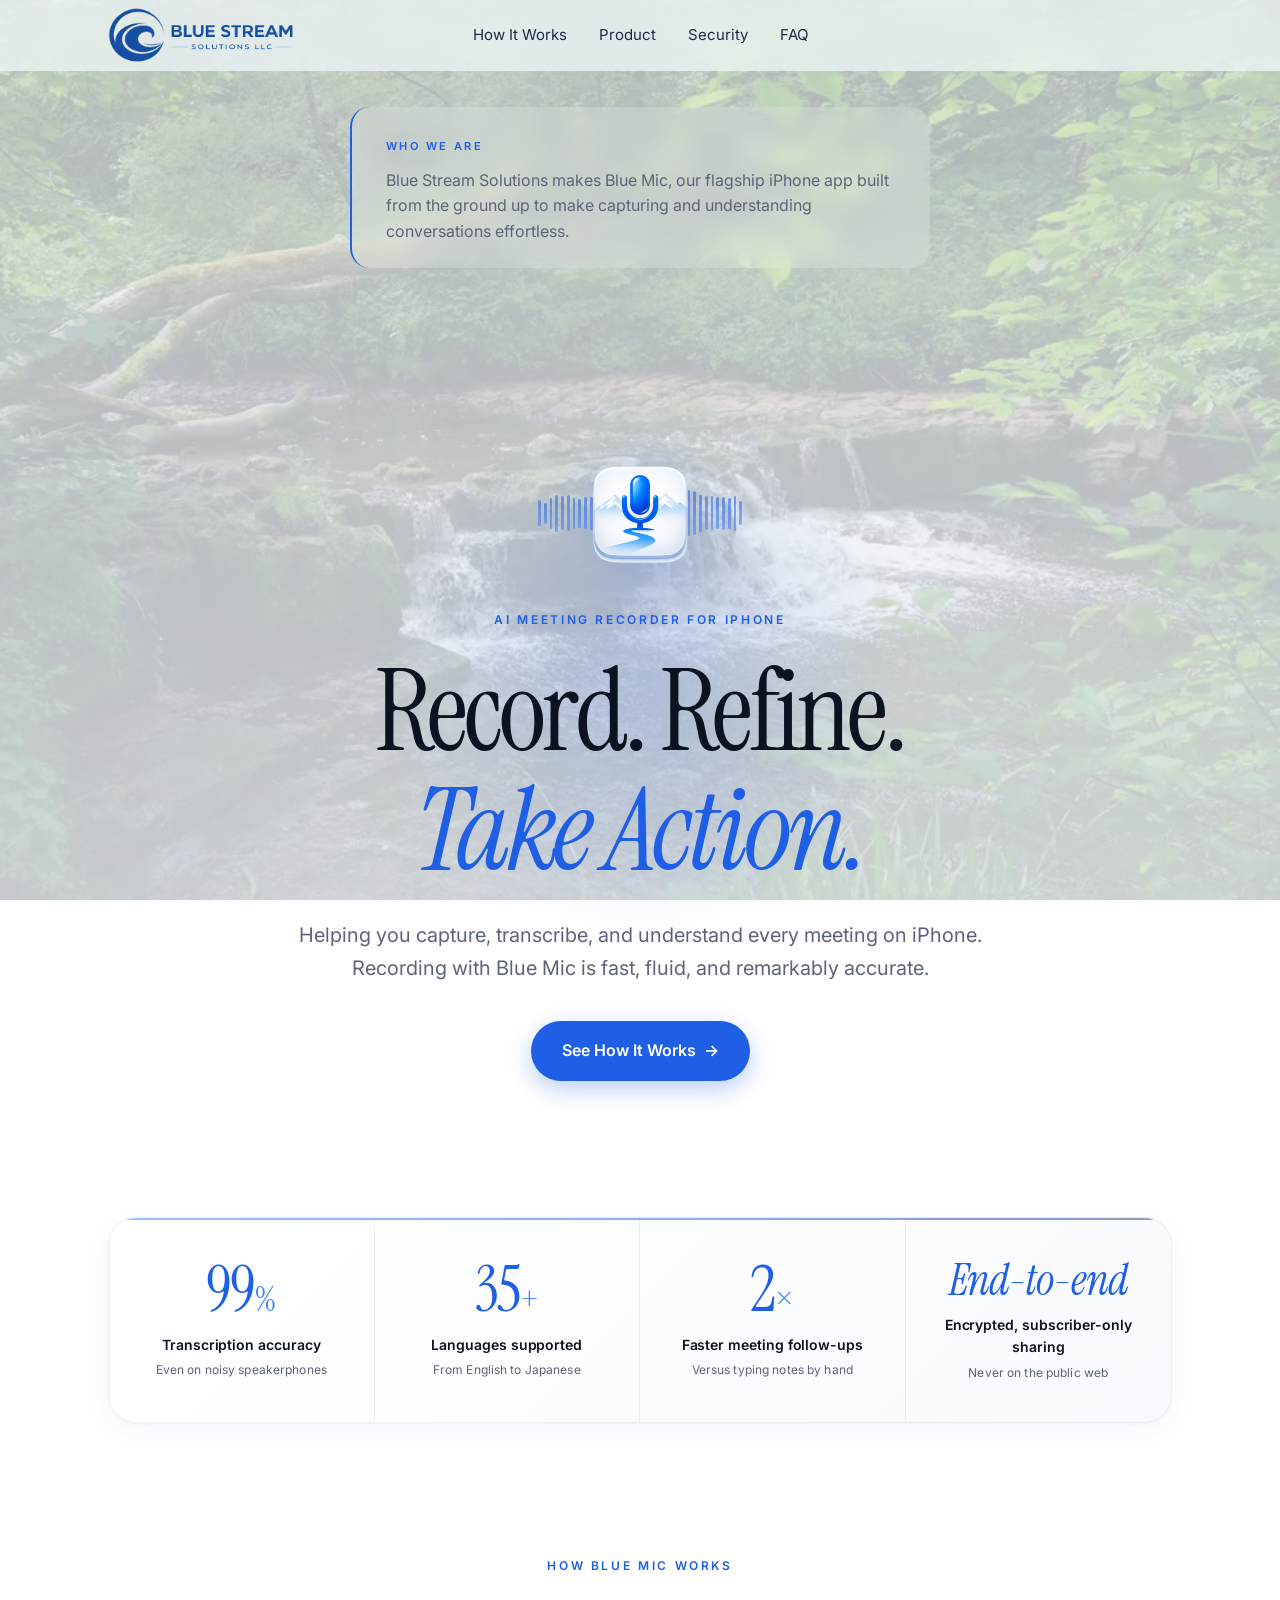
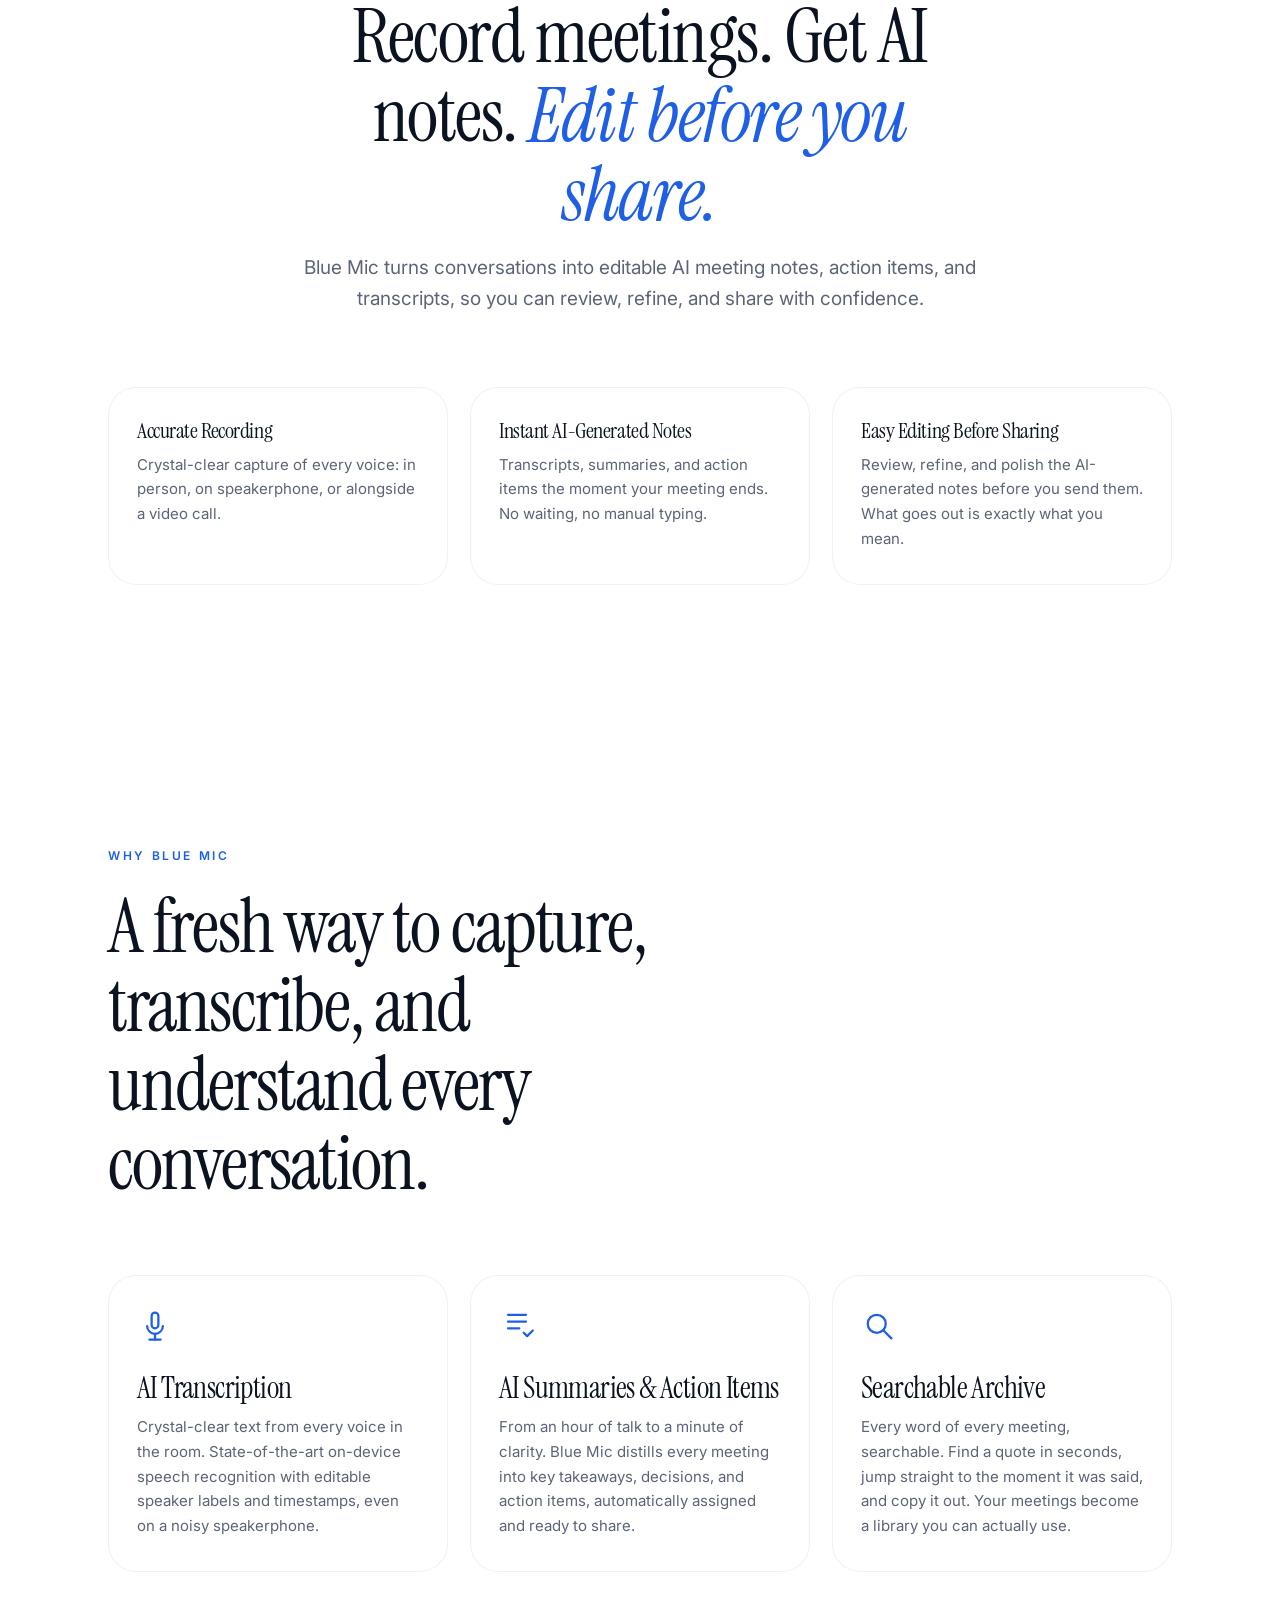
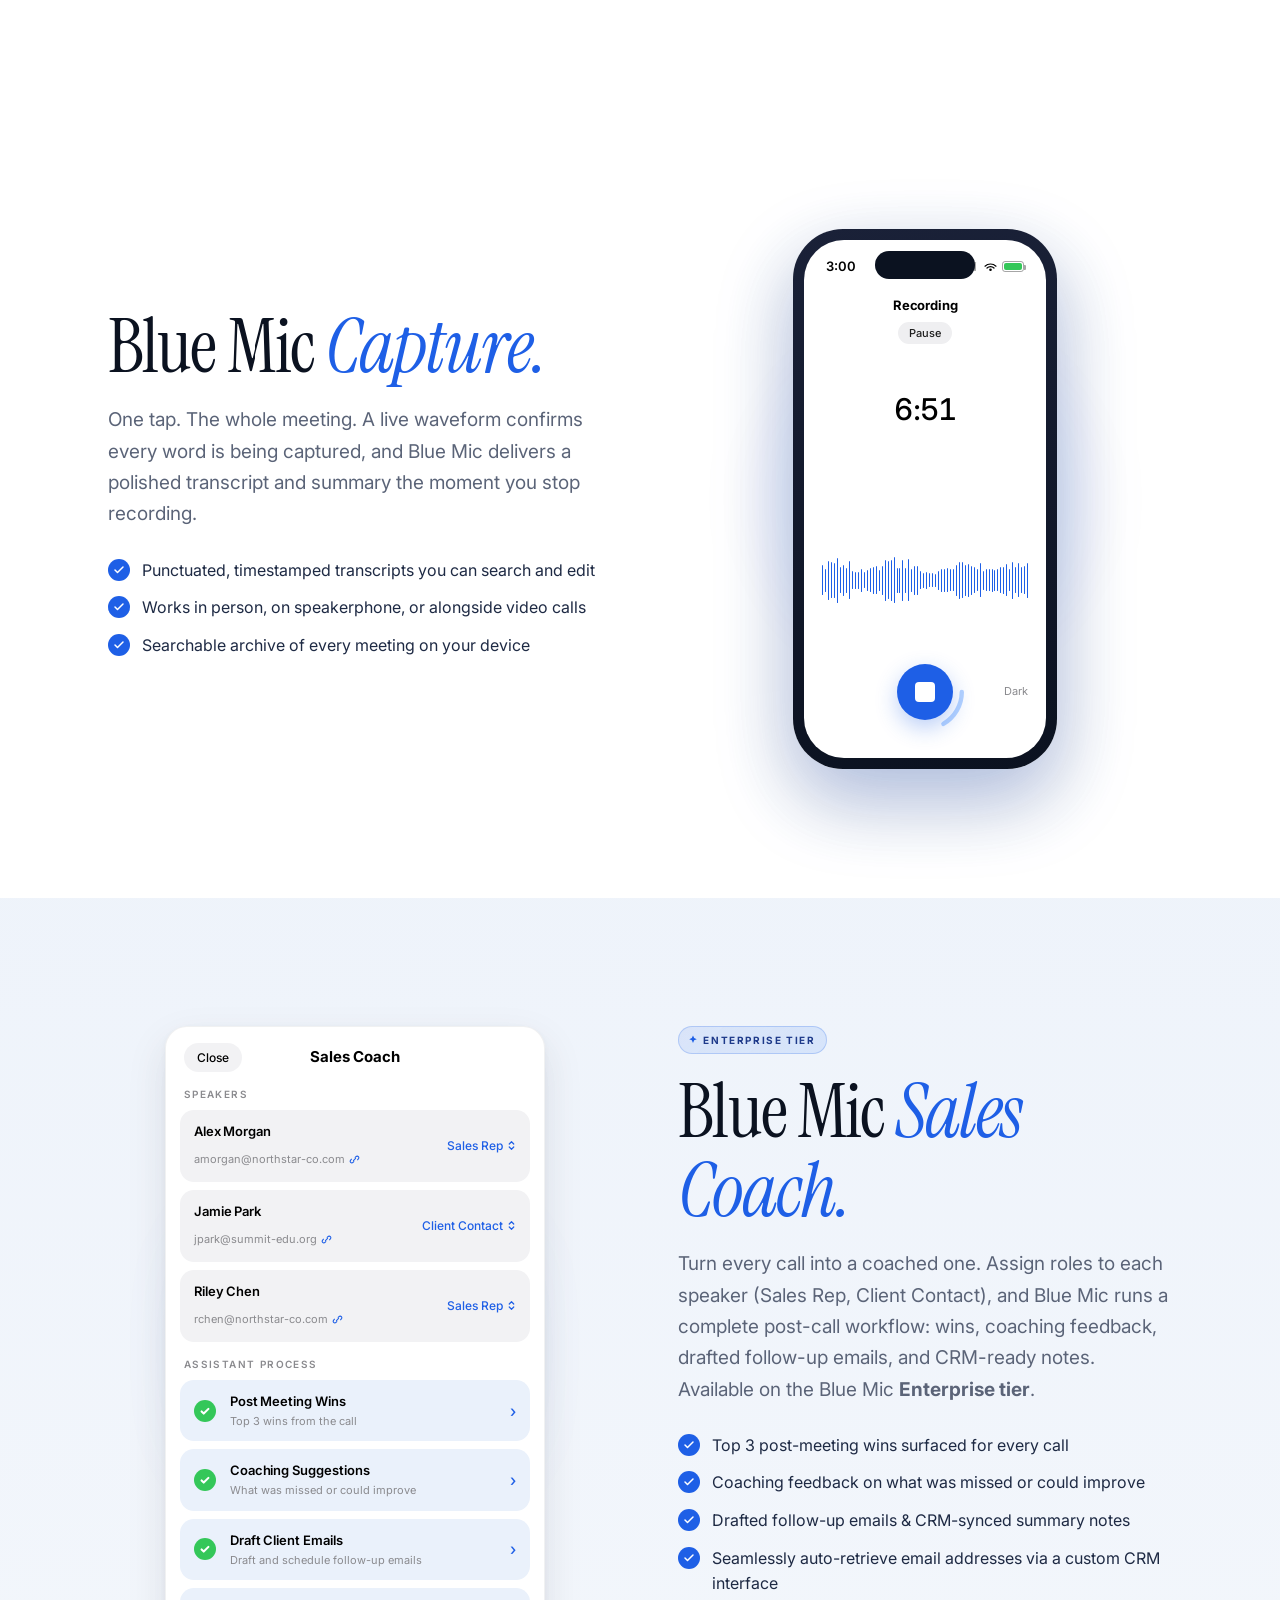
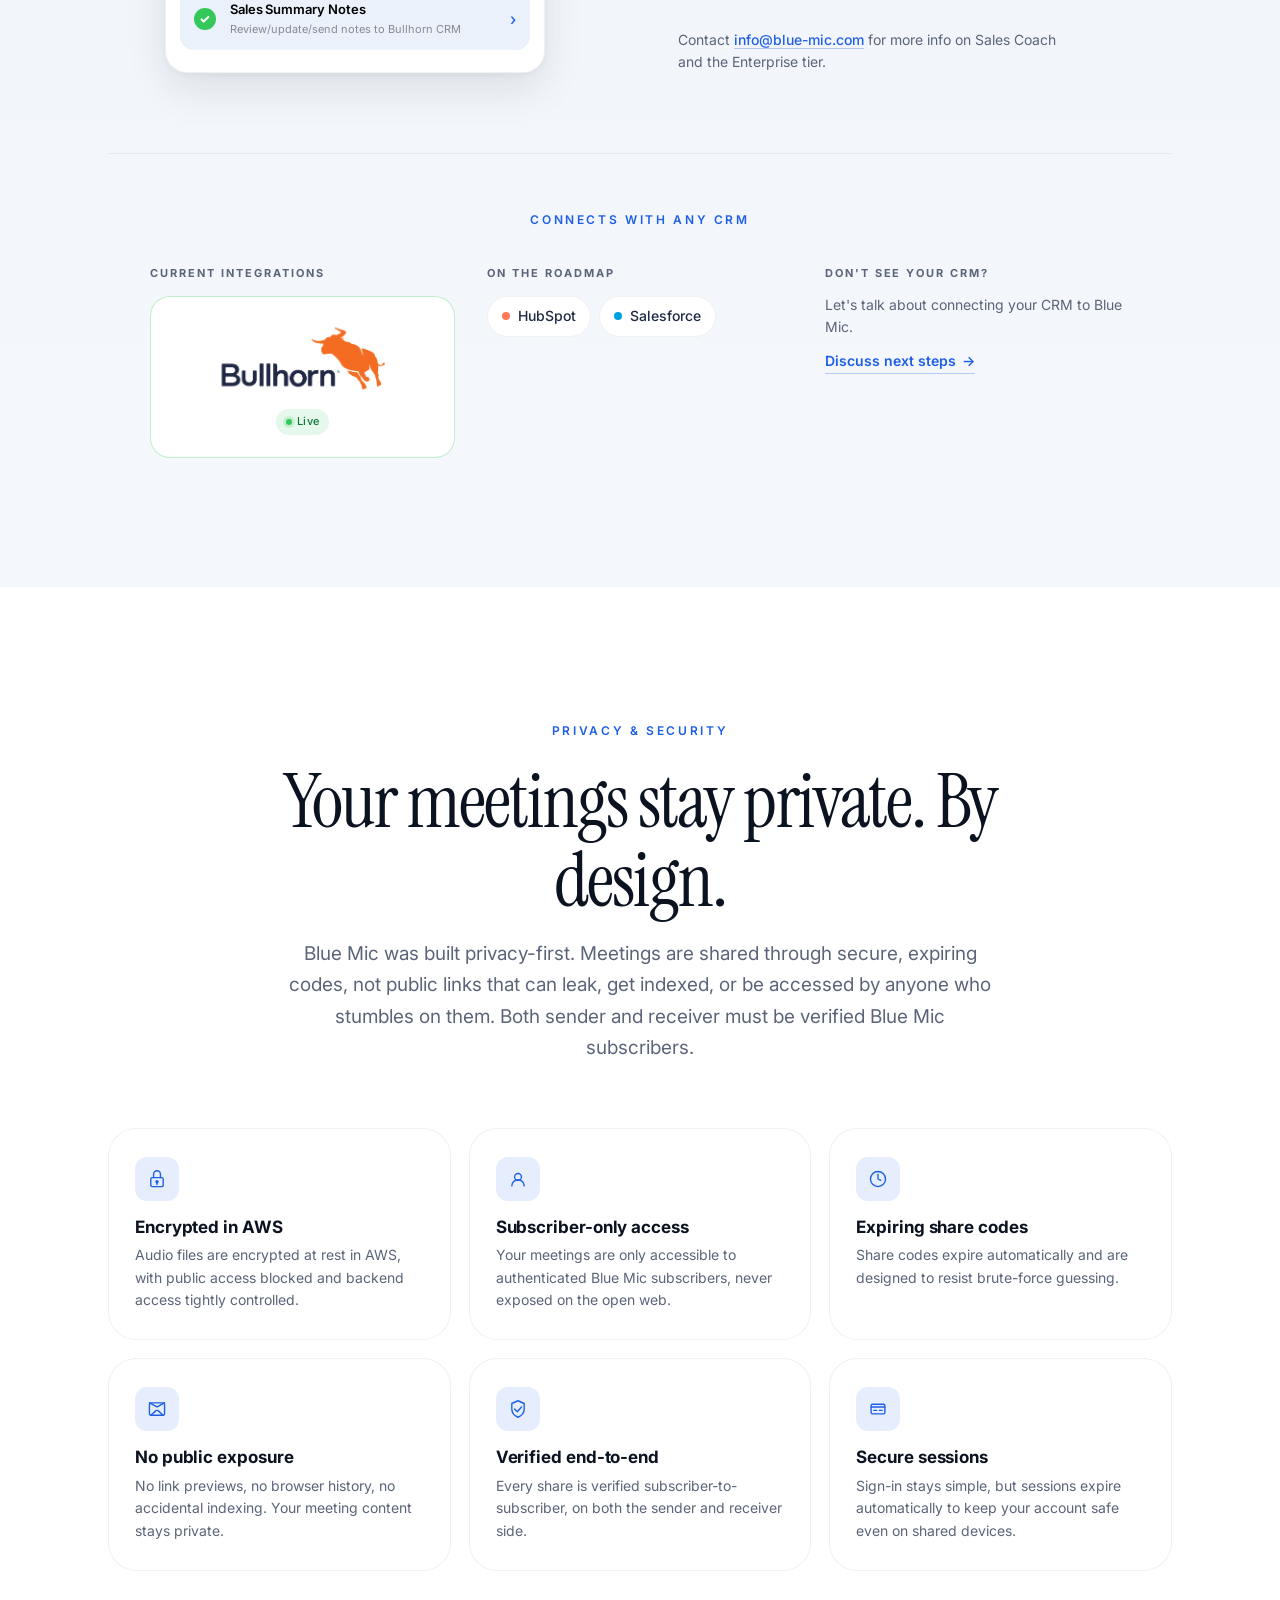
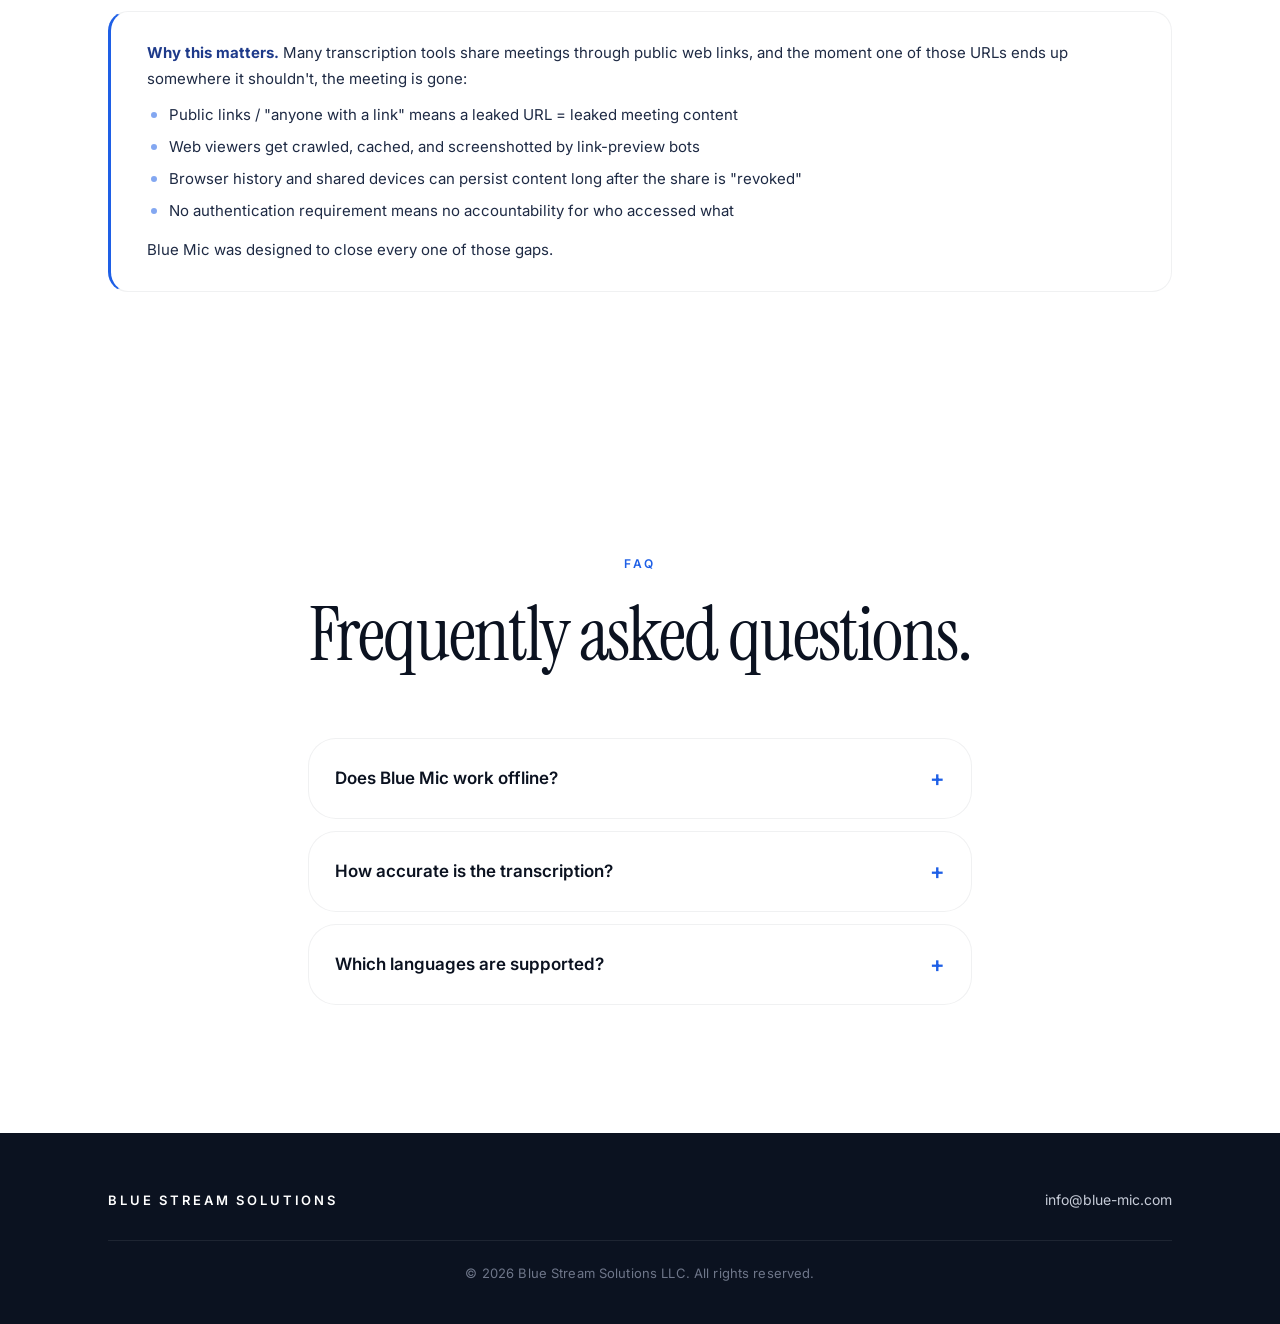
==== commit b81a5d1e: "Add files via upload" ====
--- a/index.html
+++ b/index.html
@@ -15,7 +15,7 @@
 <link rel="preconnect" href="https://fonts.gstatic.com" crossorigin />
 <link href="https://fonts.googleapis.com/css2?family=Instrument+Serif:ital@0;1&family=Inter:wght@400;500;600;700&display=swap" rel="stylesheet" />
 
-<link rel="stylesheet" href="styles.css?v=2" />
+<link rel="stylesheet" href="styles.css?v=3" />
 </head>
 <body>
 
--- a/styles.css
+++ b/styles.css
@@ -625,7 +625,7 @@
   width: 36px;
   height: 36px;
   color: var(--blue);
-  margin-bottom: 96px;
+  margin-bottom: 28px;
 }
 .card h3 { margin: 0 0 12px; }
 .card p  { font-size: 15px; line-height: 1.65; color: var(--muted); margin: 0; }
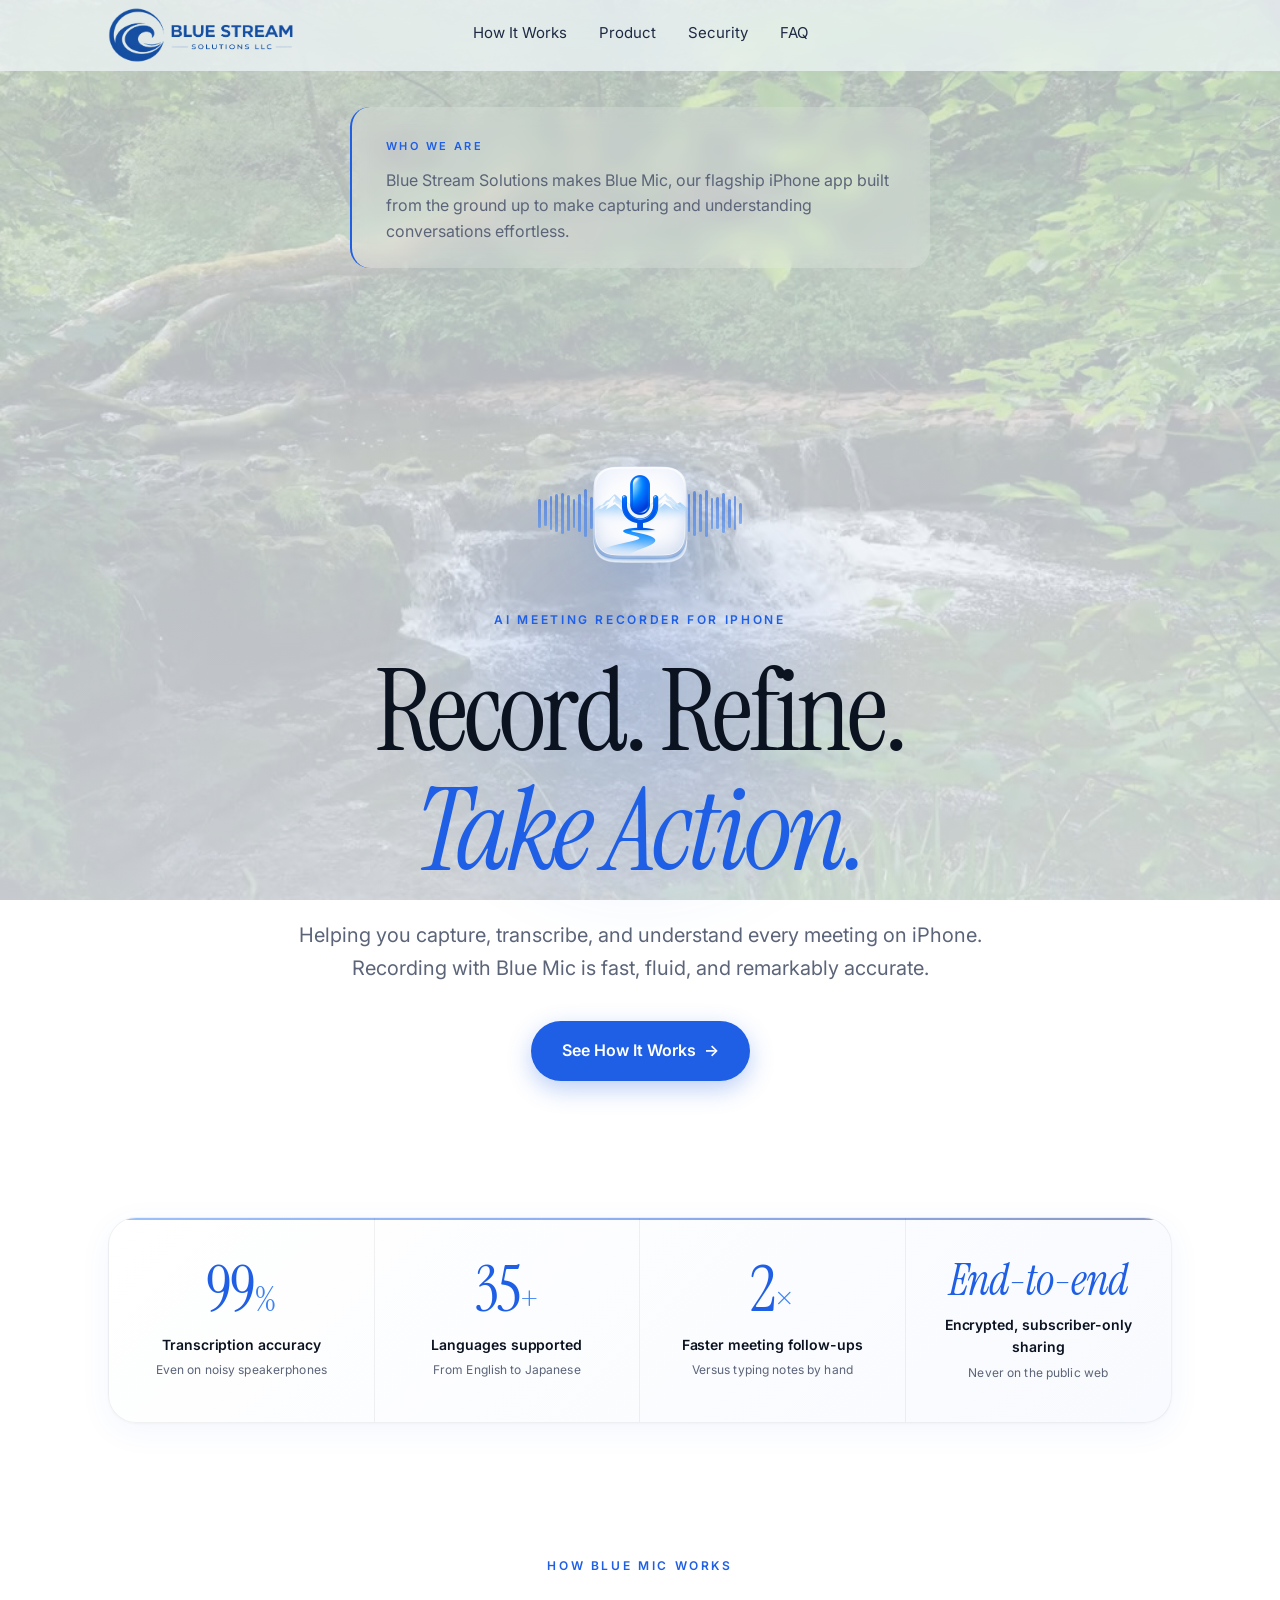
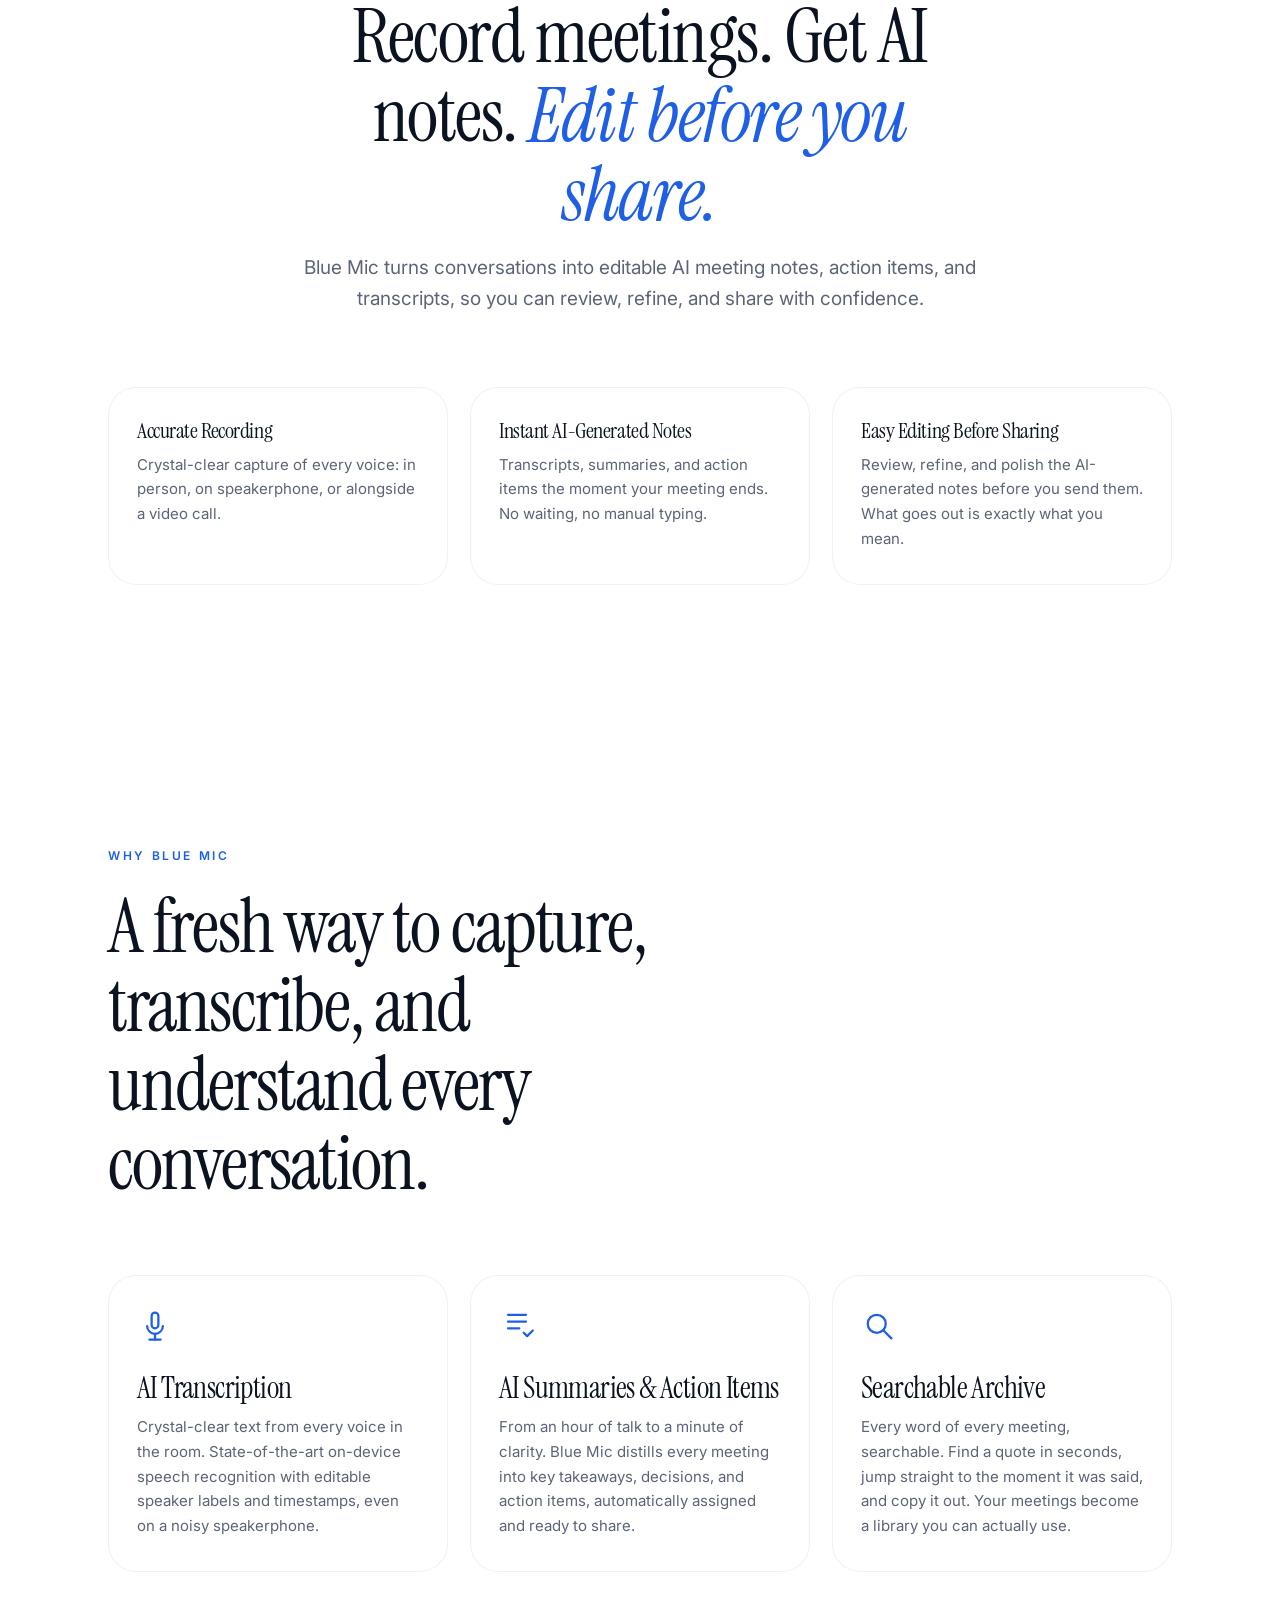
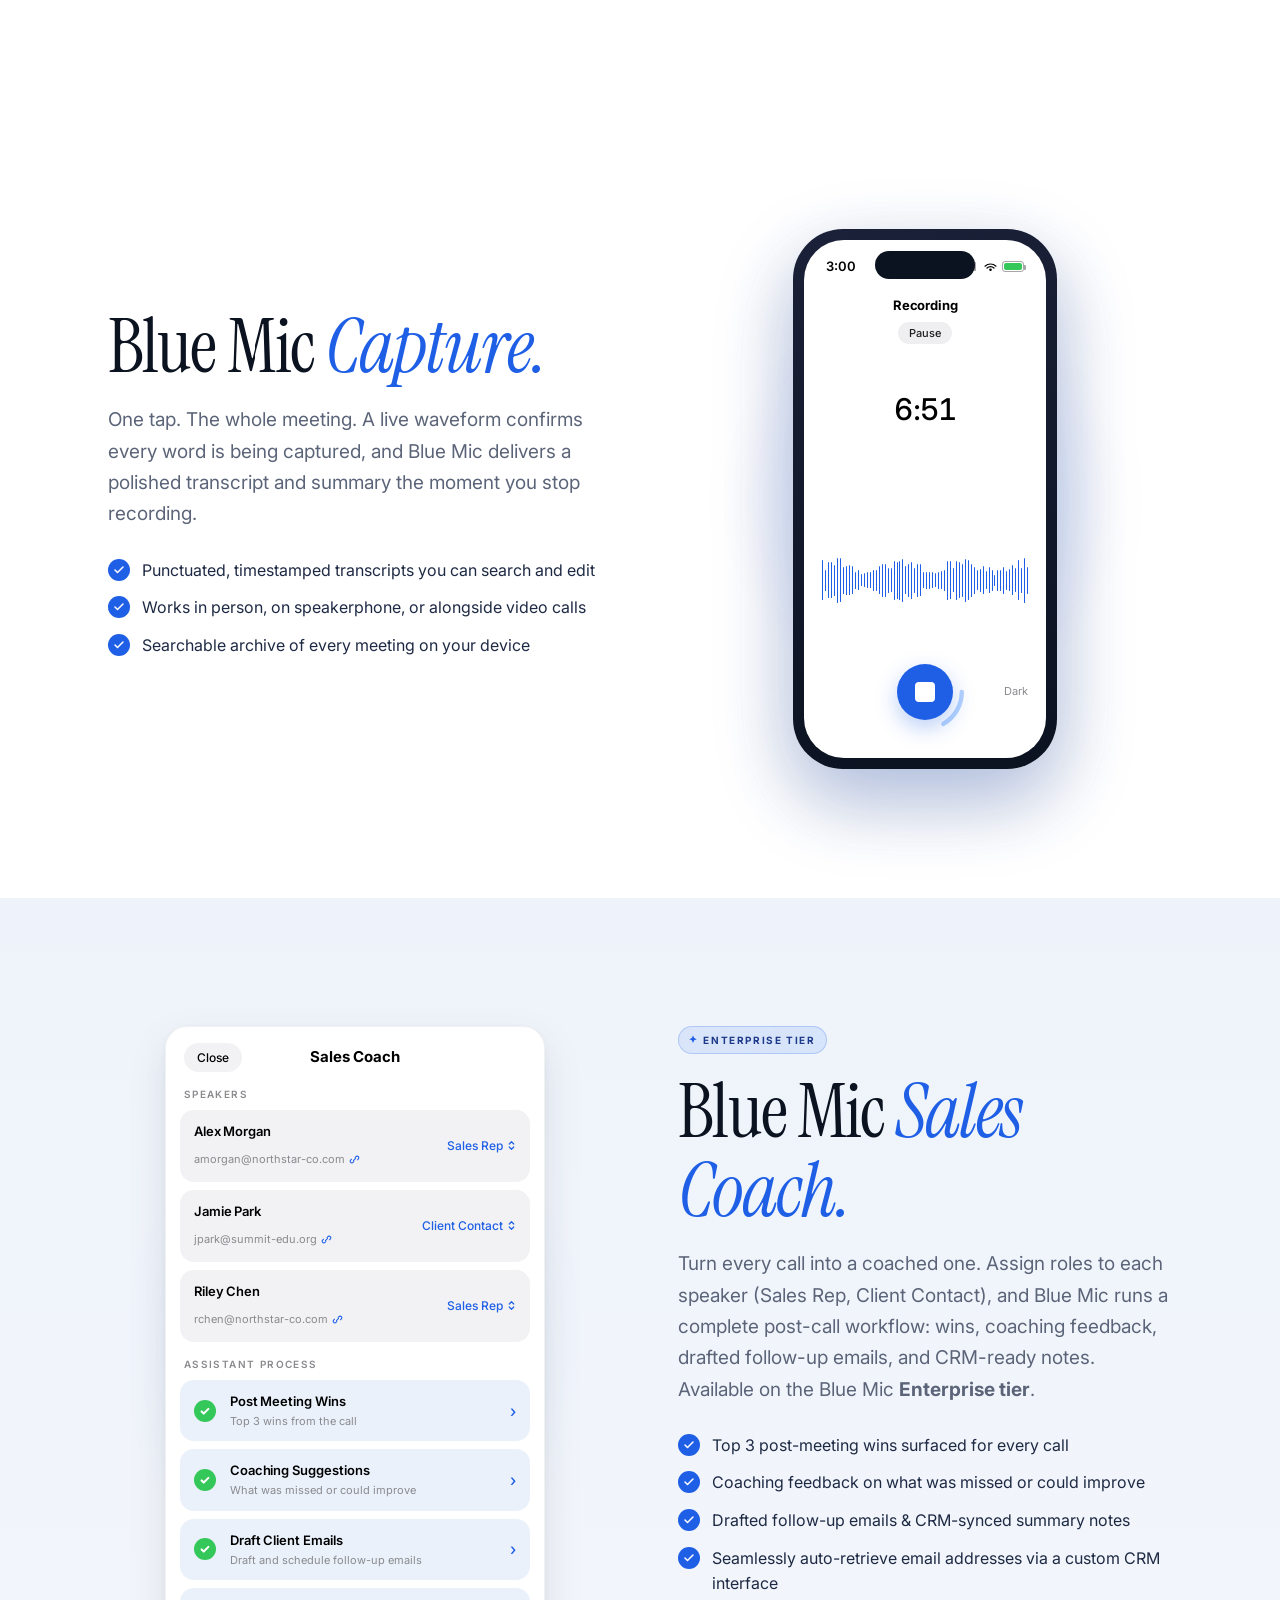
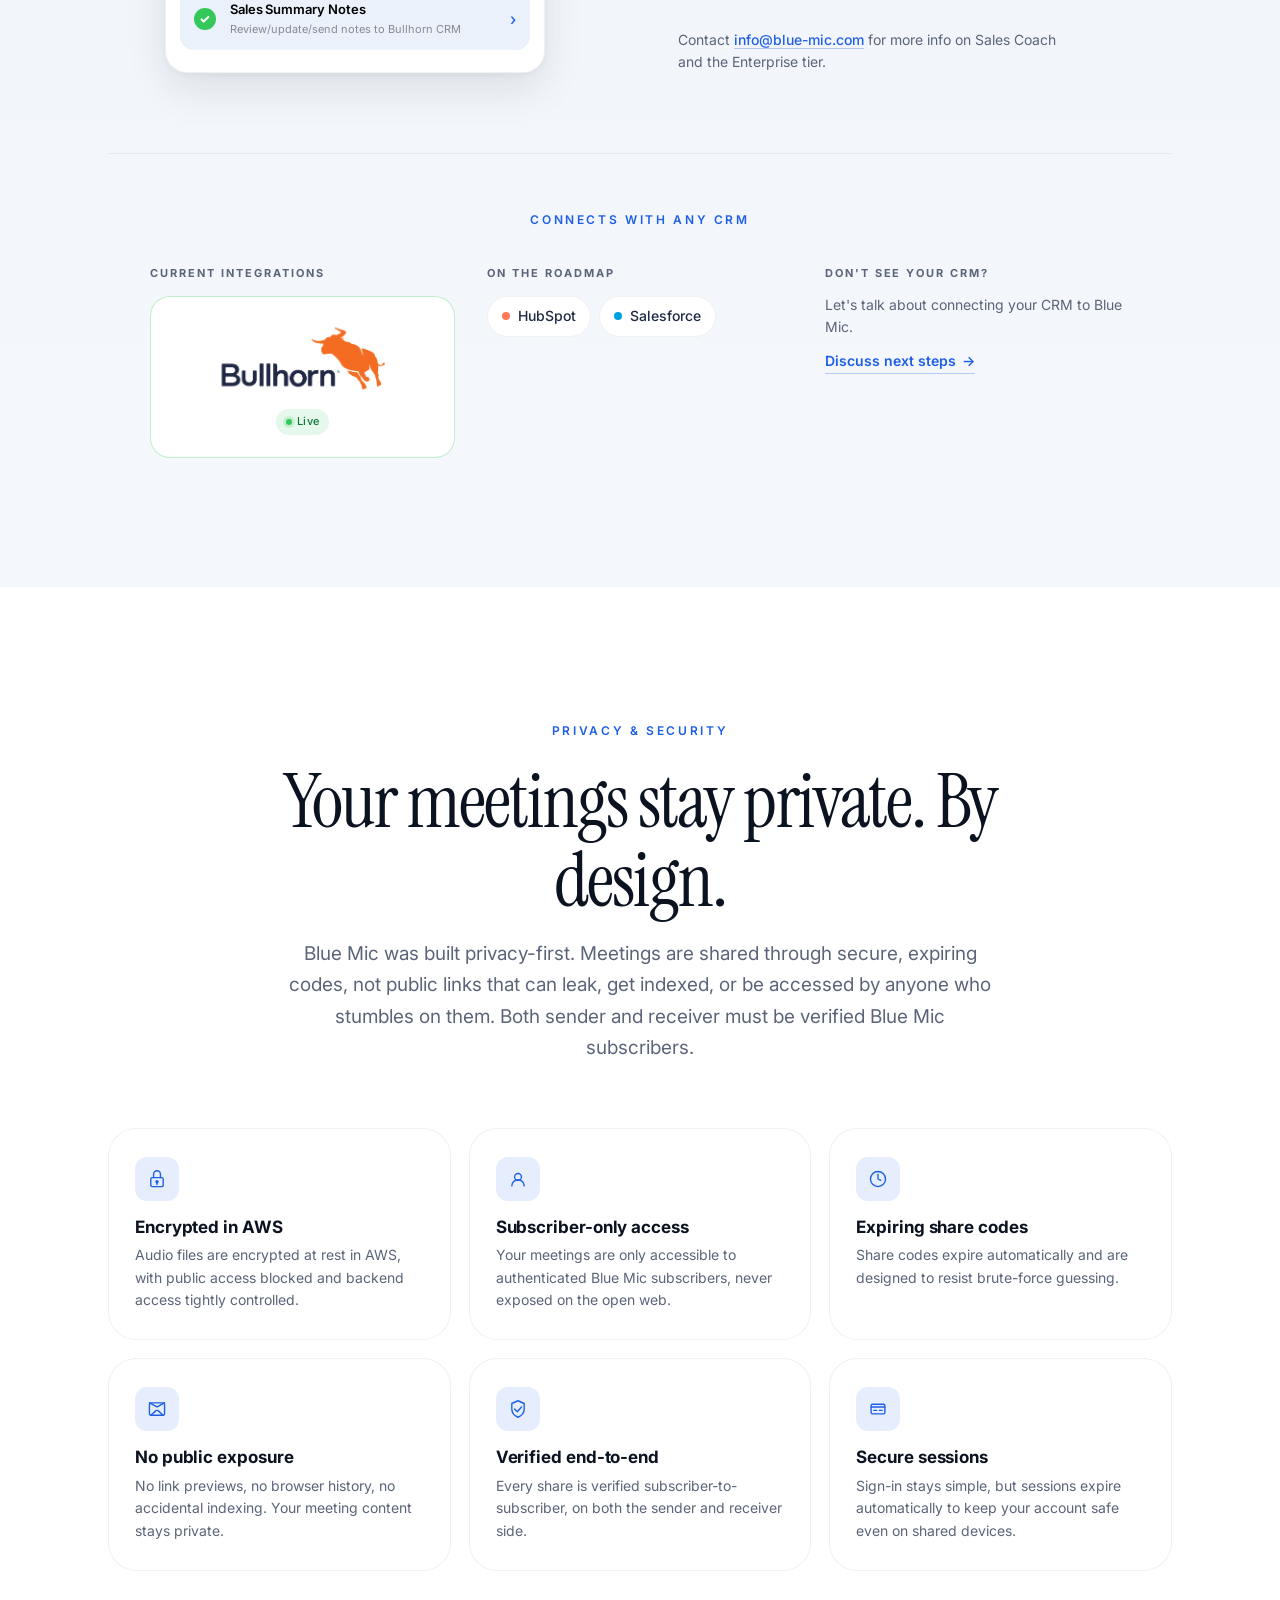
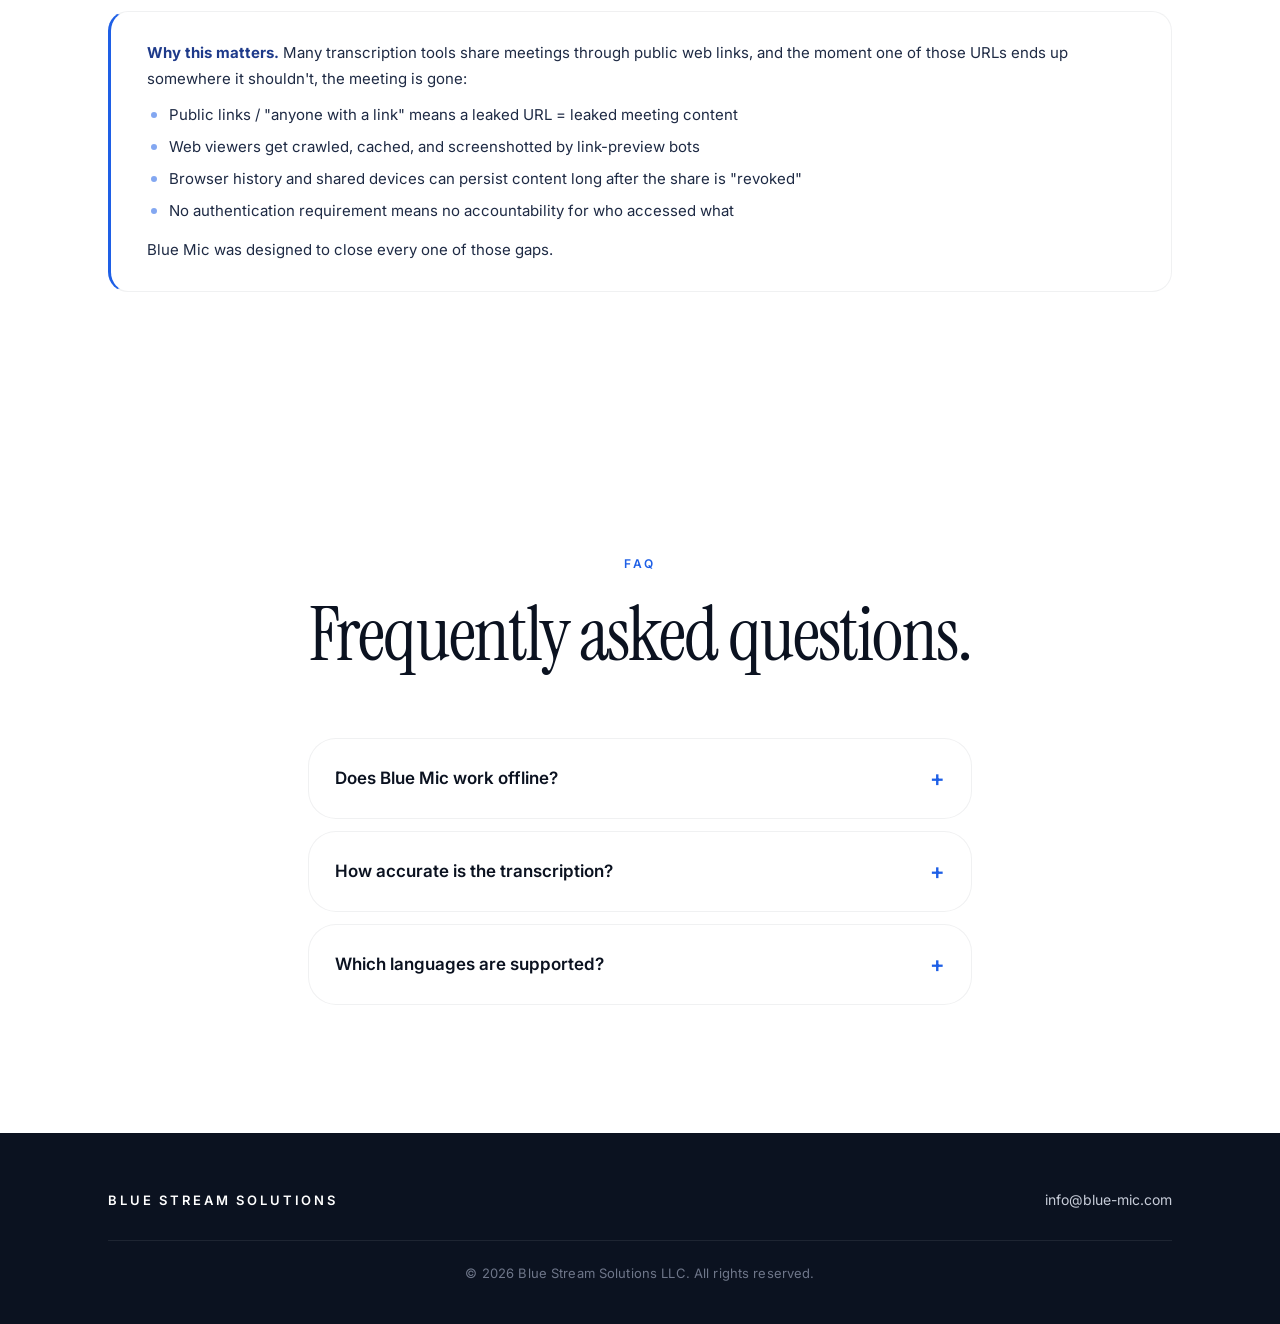
==== commit 8b55d8a8: "Add files via upload" ====
--- a/index.html
+++ b/index.html
@@ -15,7 +15,7 @@
 <link rel="preconnect" href="https://fonts.gstatic.com" crossorigin />
 <link href="https://fonts.googleapis.com/css2?family=Instrument+Serif:ital@0;1&family=Inter:wght@400;500;600;700&display=swap" rel="stylesheet" />
 
-<link rel="stylesheet" href="styles.css?v=3" />
+<link rel="stylesheet" href="styles.css?v=4" />
 </head>
 <body>
 
--- a/styles.css
+++ b/styles.css
@@ -1750,3 +1750,32 @@
     );
   }
 }
+
+/* ============================================================
+   Desktop nav: subtle center-out underline animation on hover
+   The line sits flush below the text and expands from the
+   center to both sides on hover/focus. Skipped on mobile,
+   where the burger menu is used instead.
+   ============================================================ */
+@media (min-width: 880px) {
+  .nav-links a {
+    position: relative;
+    padding-bottom: 4px;
+  }
+  .nav-links a::after {
+    content: "";
+    position: absolute;
+    left: 0;
+    right: 0;
+    bottom: 0;
+    height: 1.5px;
+    background: var(--blue);
+    transform: scaleX(0);
+    transform-origin: center;
+    transition: transform 0.3s cubic-bezier(0.4, 0, 0.2, 1);
+  }
+  .nav-links a:hover::after,
+  .nav-links a:focus-visible::after {
+    transform: scaleX(1);
+  }
+}
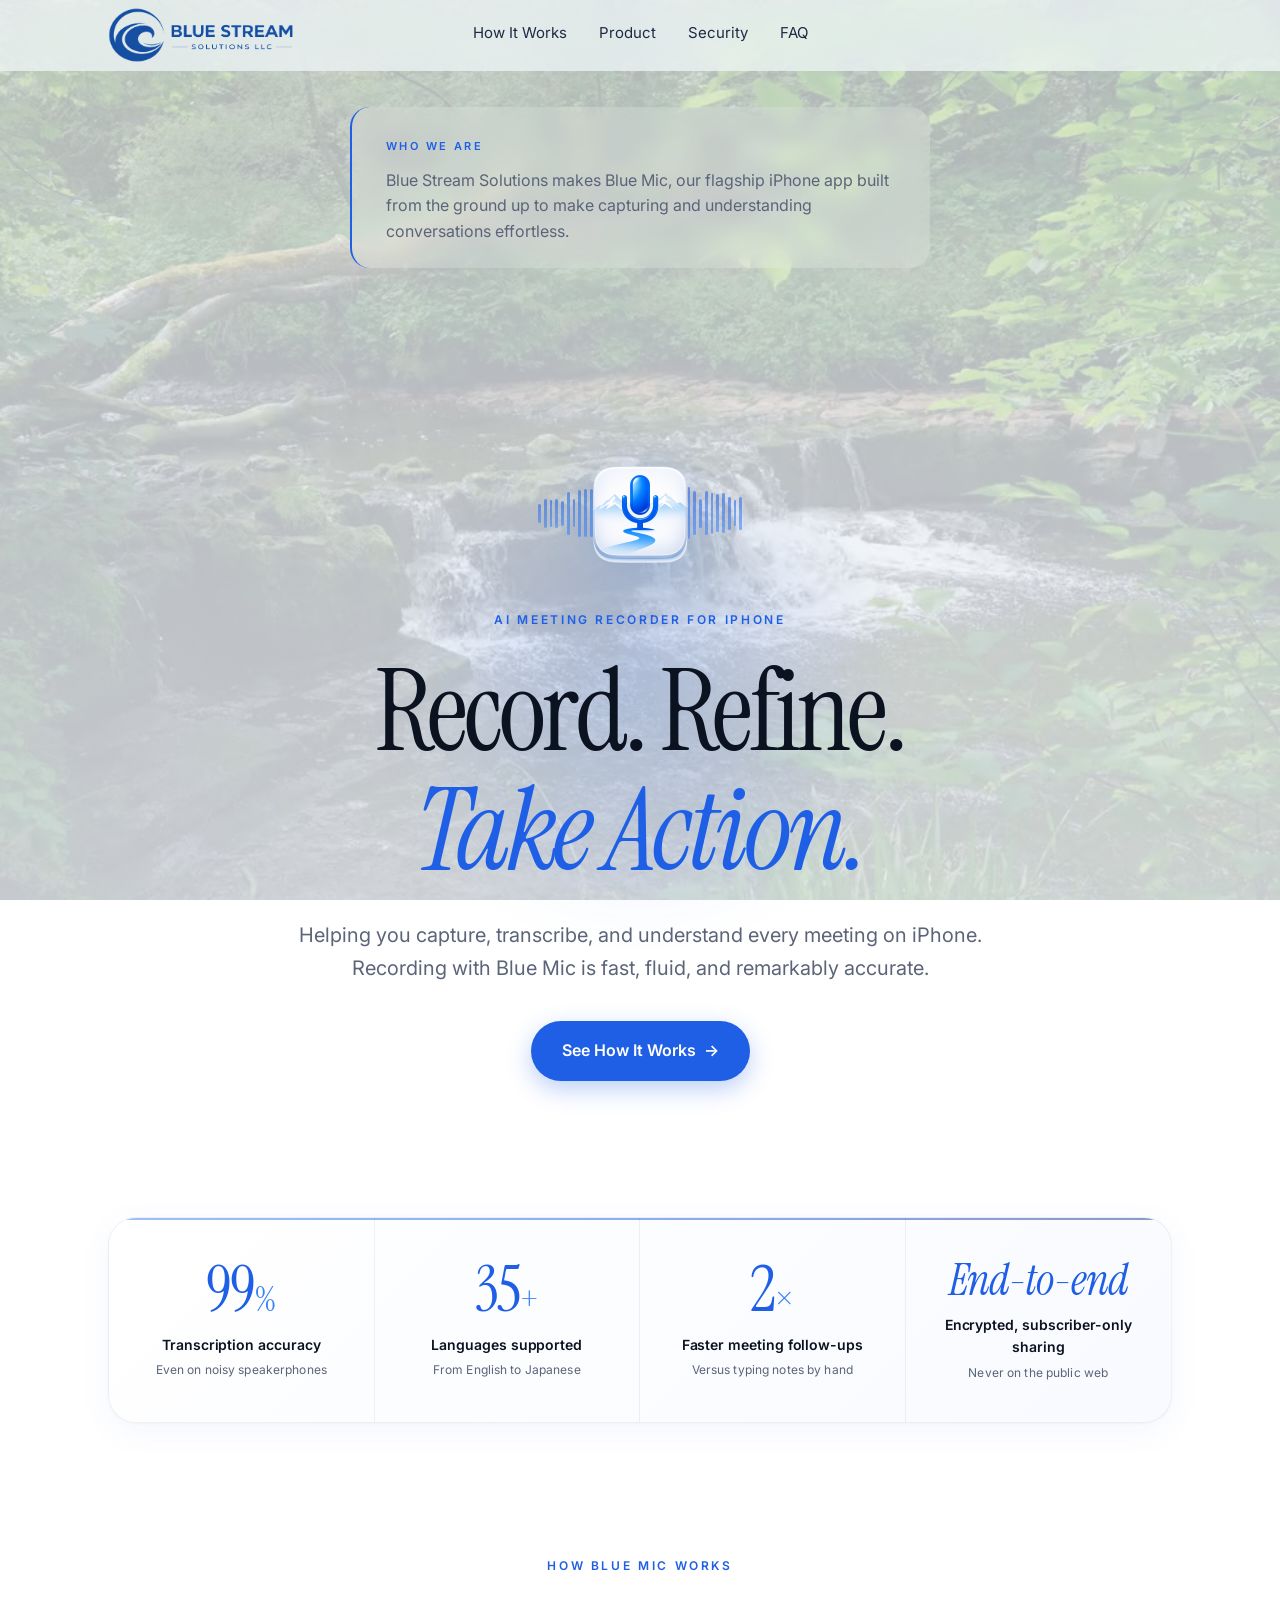
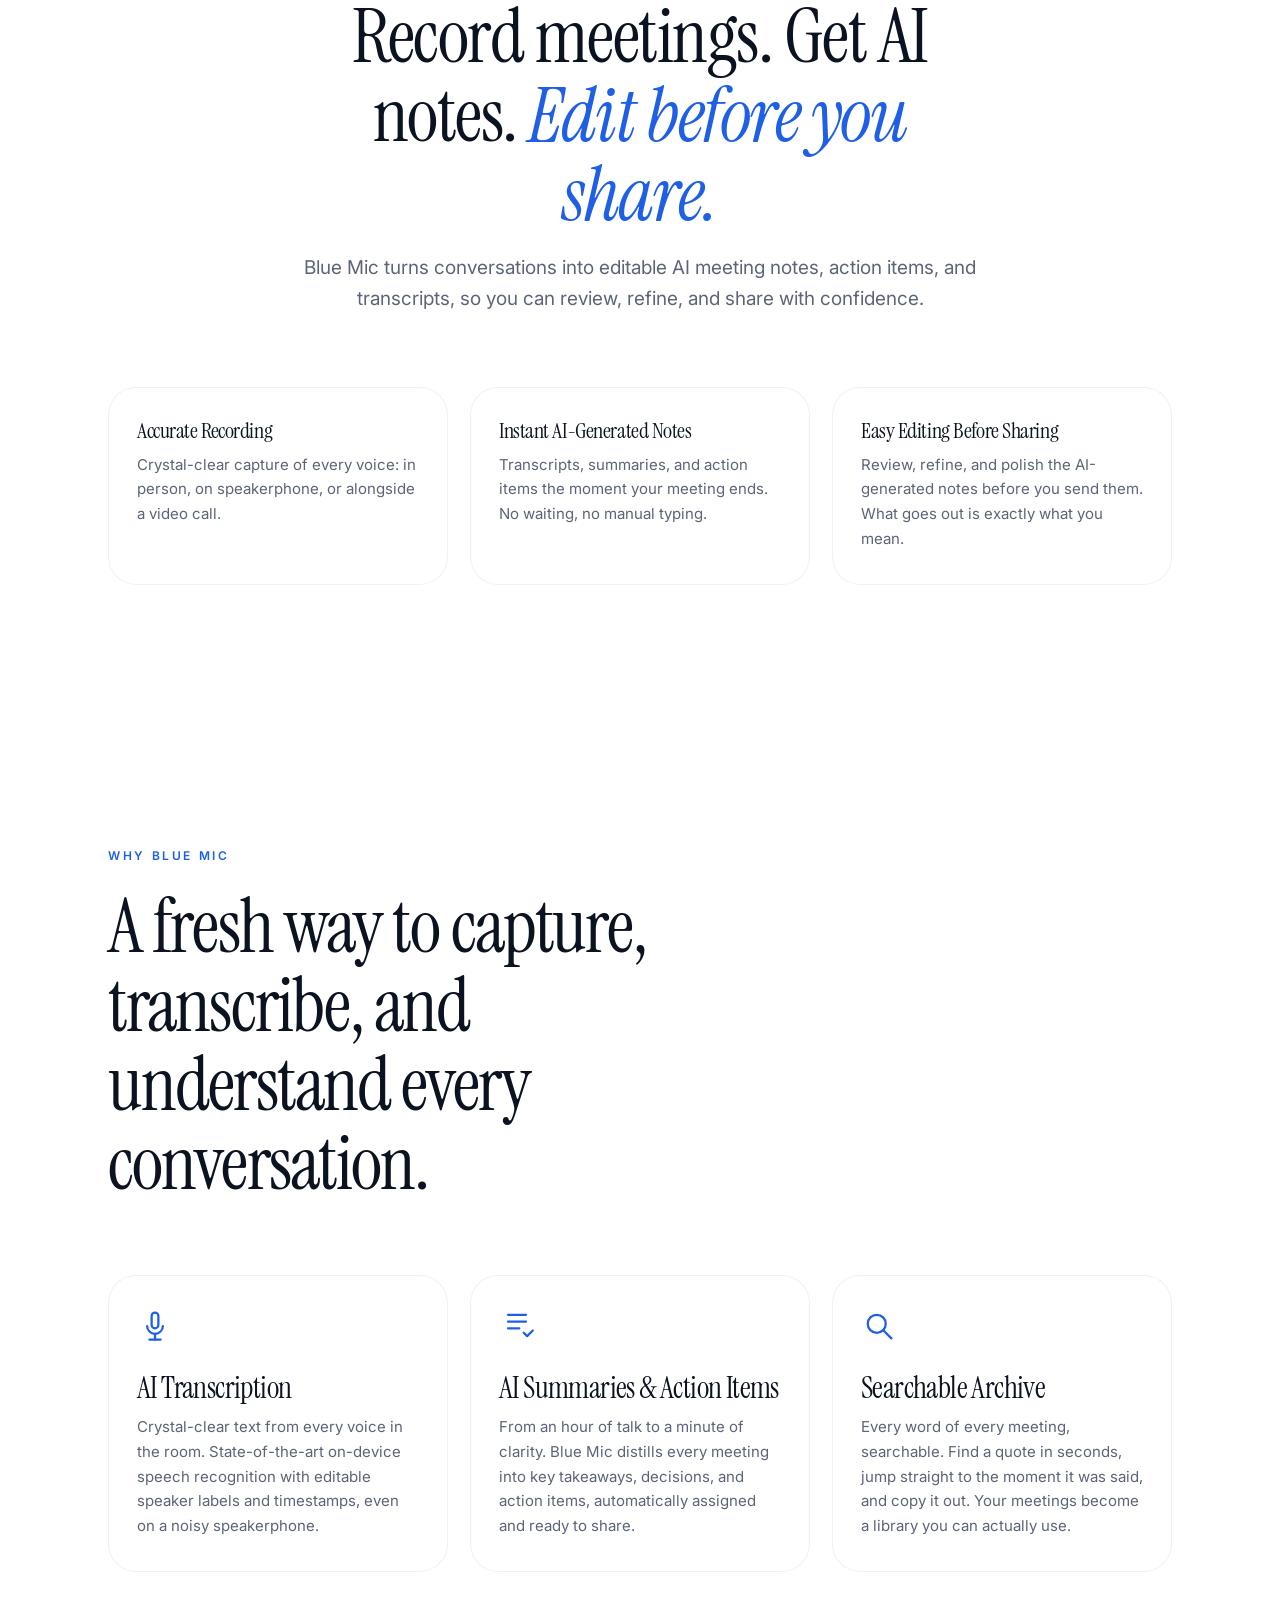
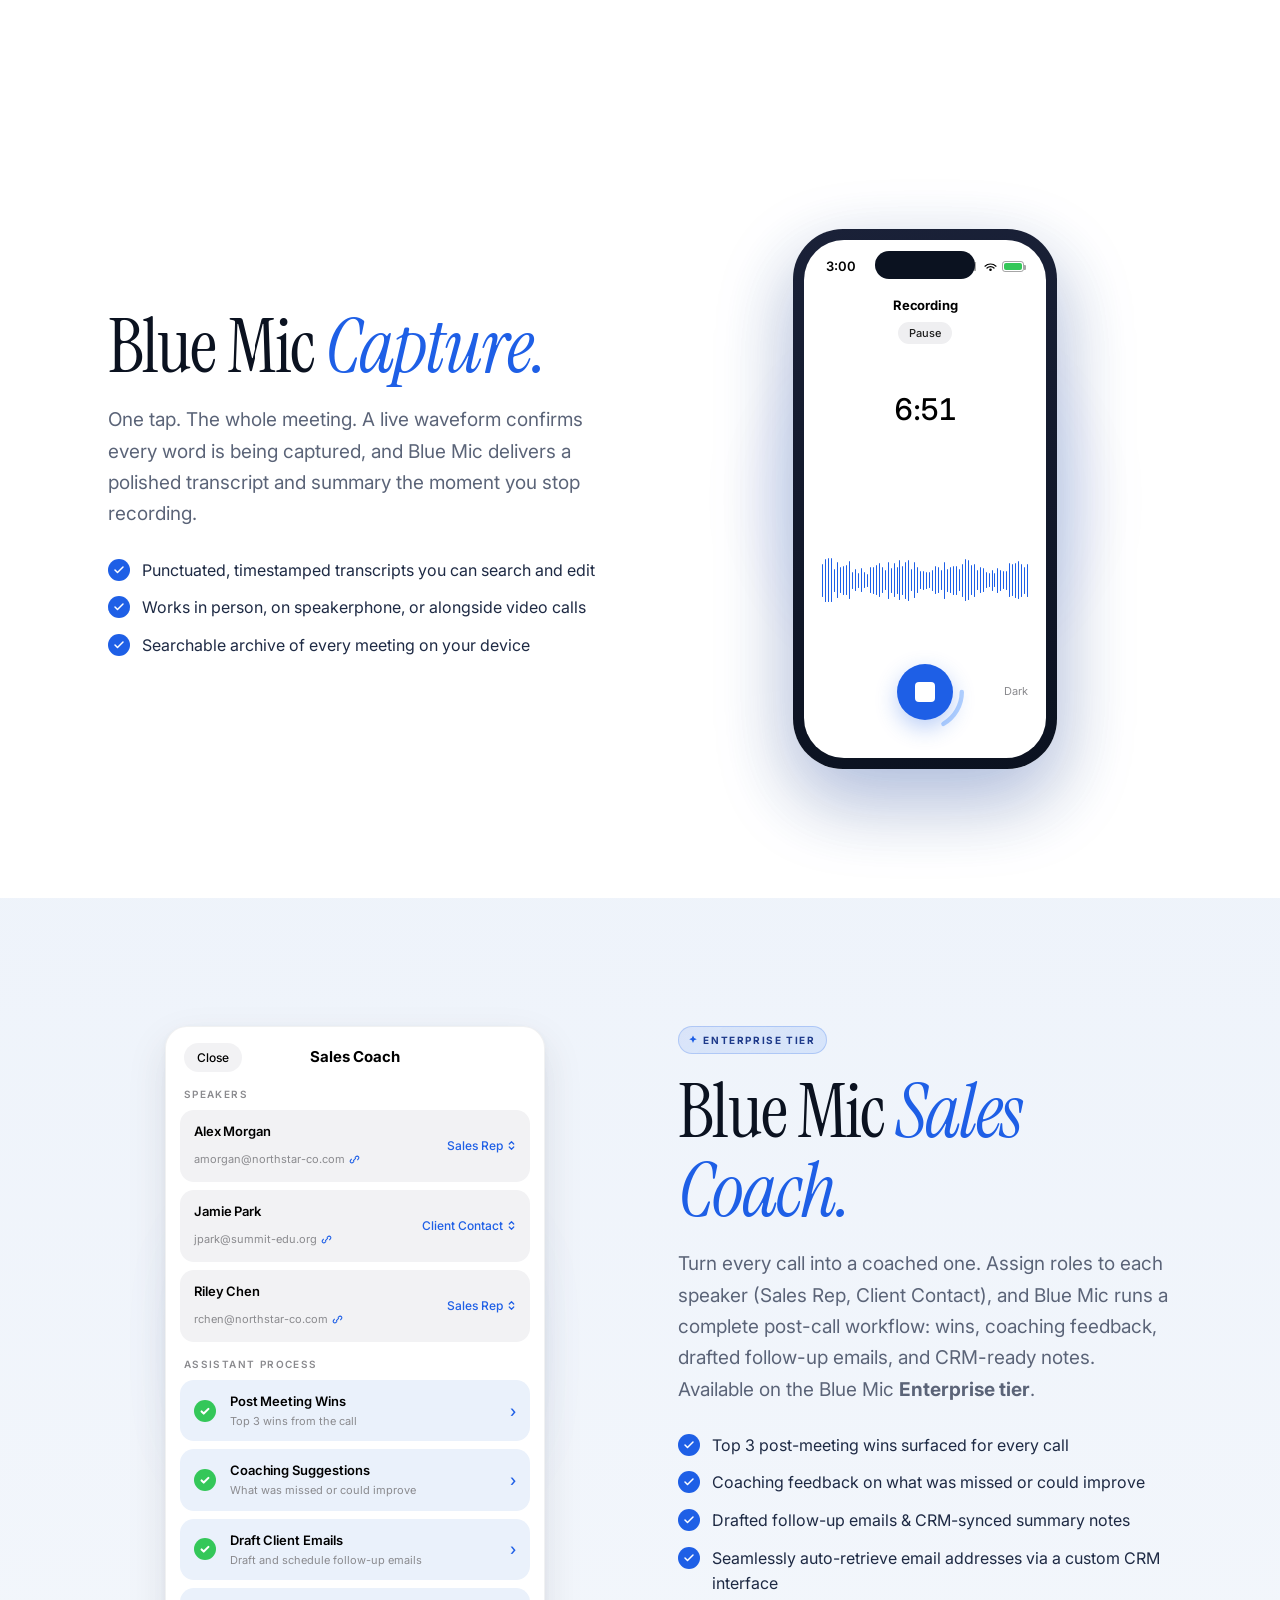
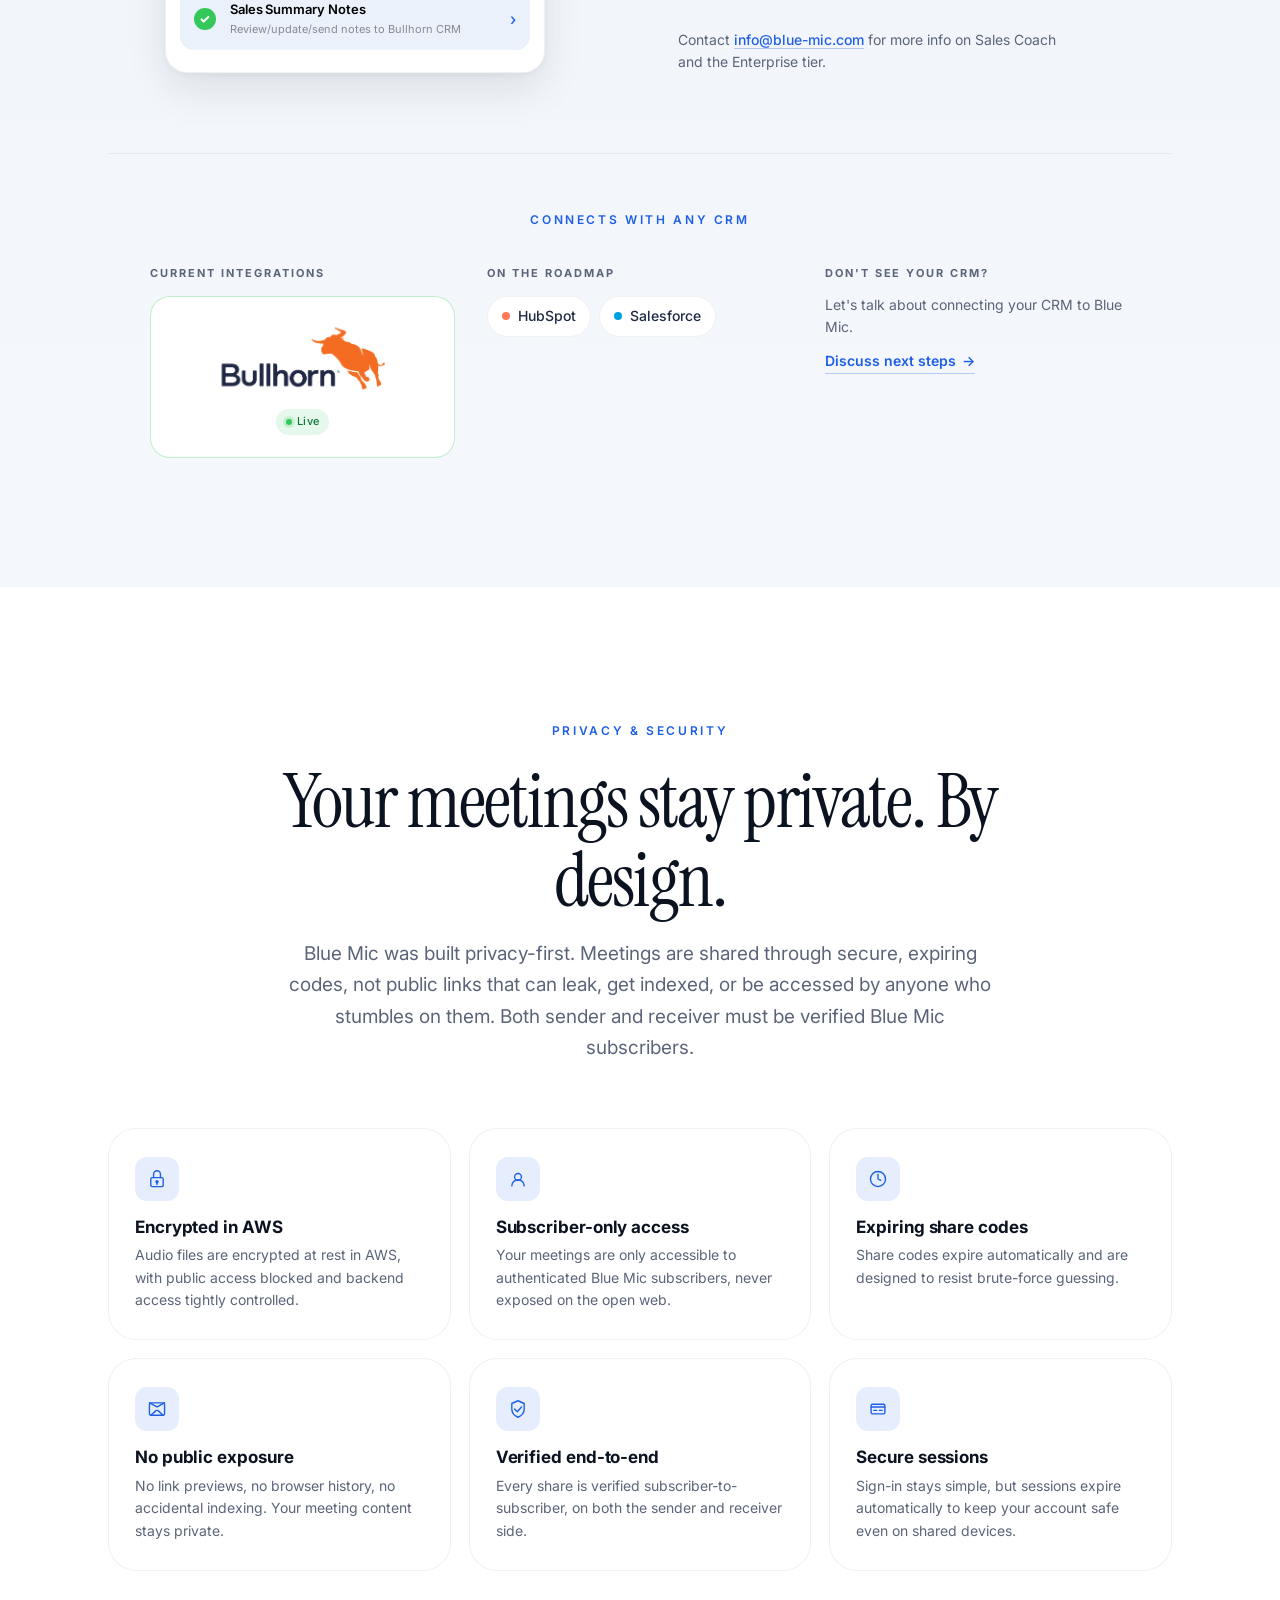
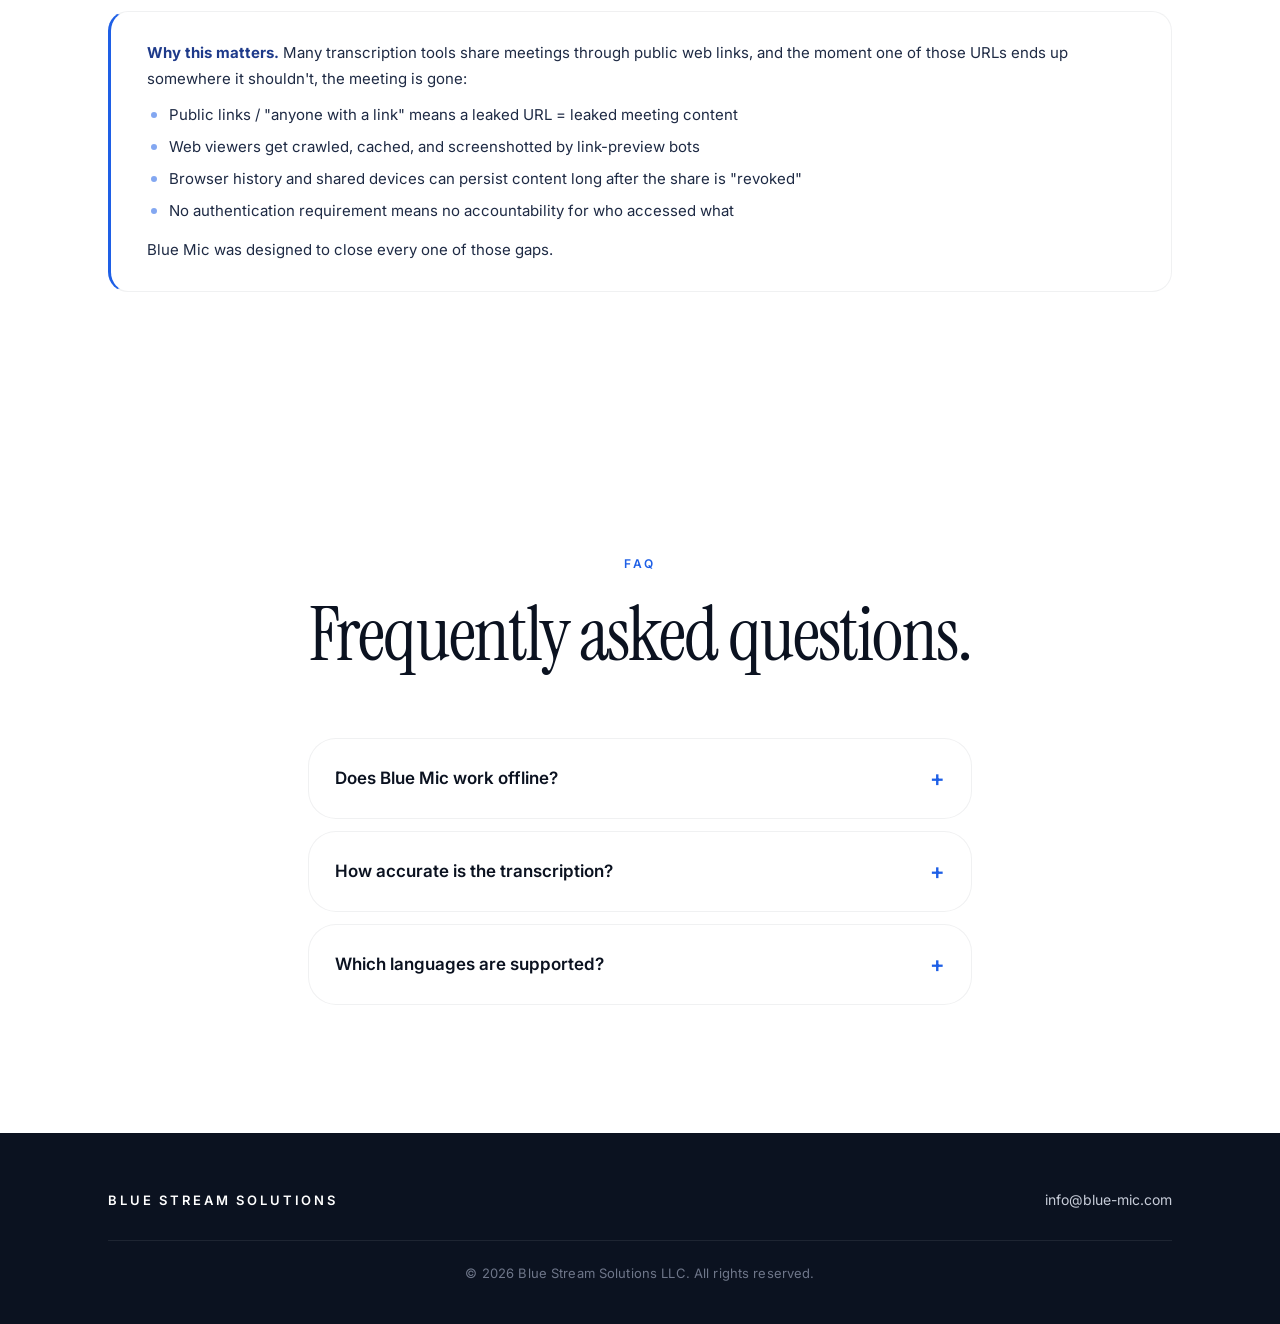
==== commit 8e92615c: "Add files via upload" ====
--- a/index.html
+++ b/index.html
@@ -16,6 +16,17 @@
 <link href="https://fonts.googleapis.com/css2?family=Instrument+Serif:ital@0;1&family=Inter:wght@400;500;600;700&display=swap" rel="stylesheet" />
 
 <link rel="stylesheet" href="styles.css?v=4" />
+<script>
+  /* Always start at the top on refresh / navigation — don't restore the
+     previous scroll position. This avoids the gradual downward drift seen
+     on iOS Safari when the address bar shows/hides between loads. */
+  if ('scrollRestoration' in history) {
+    history.scrollRestoration = 'manual';
+  }
+  window.addEventListener('pageshow', function() {
+    window.scrollTo(0, 0);
+  });
+</script>
 </head>
 <body>
 
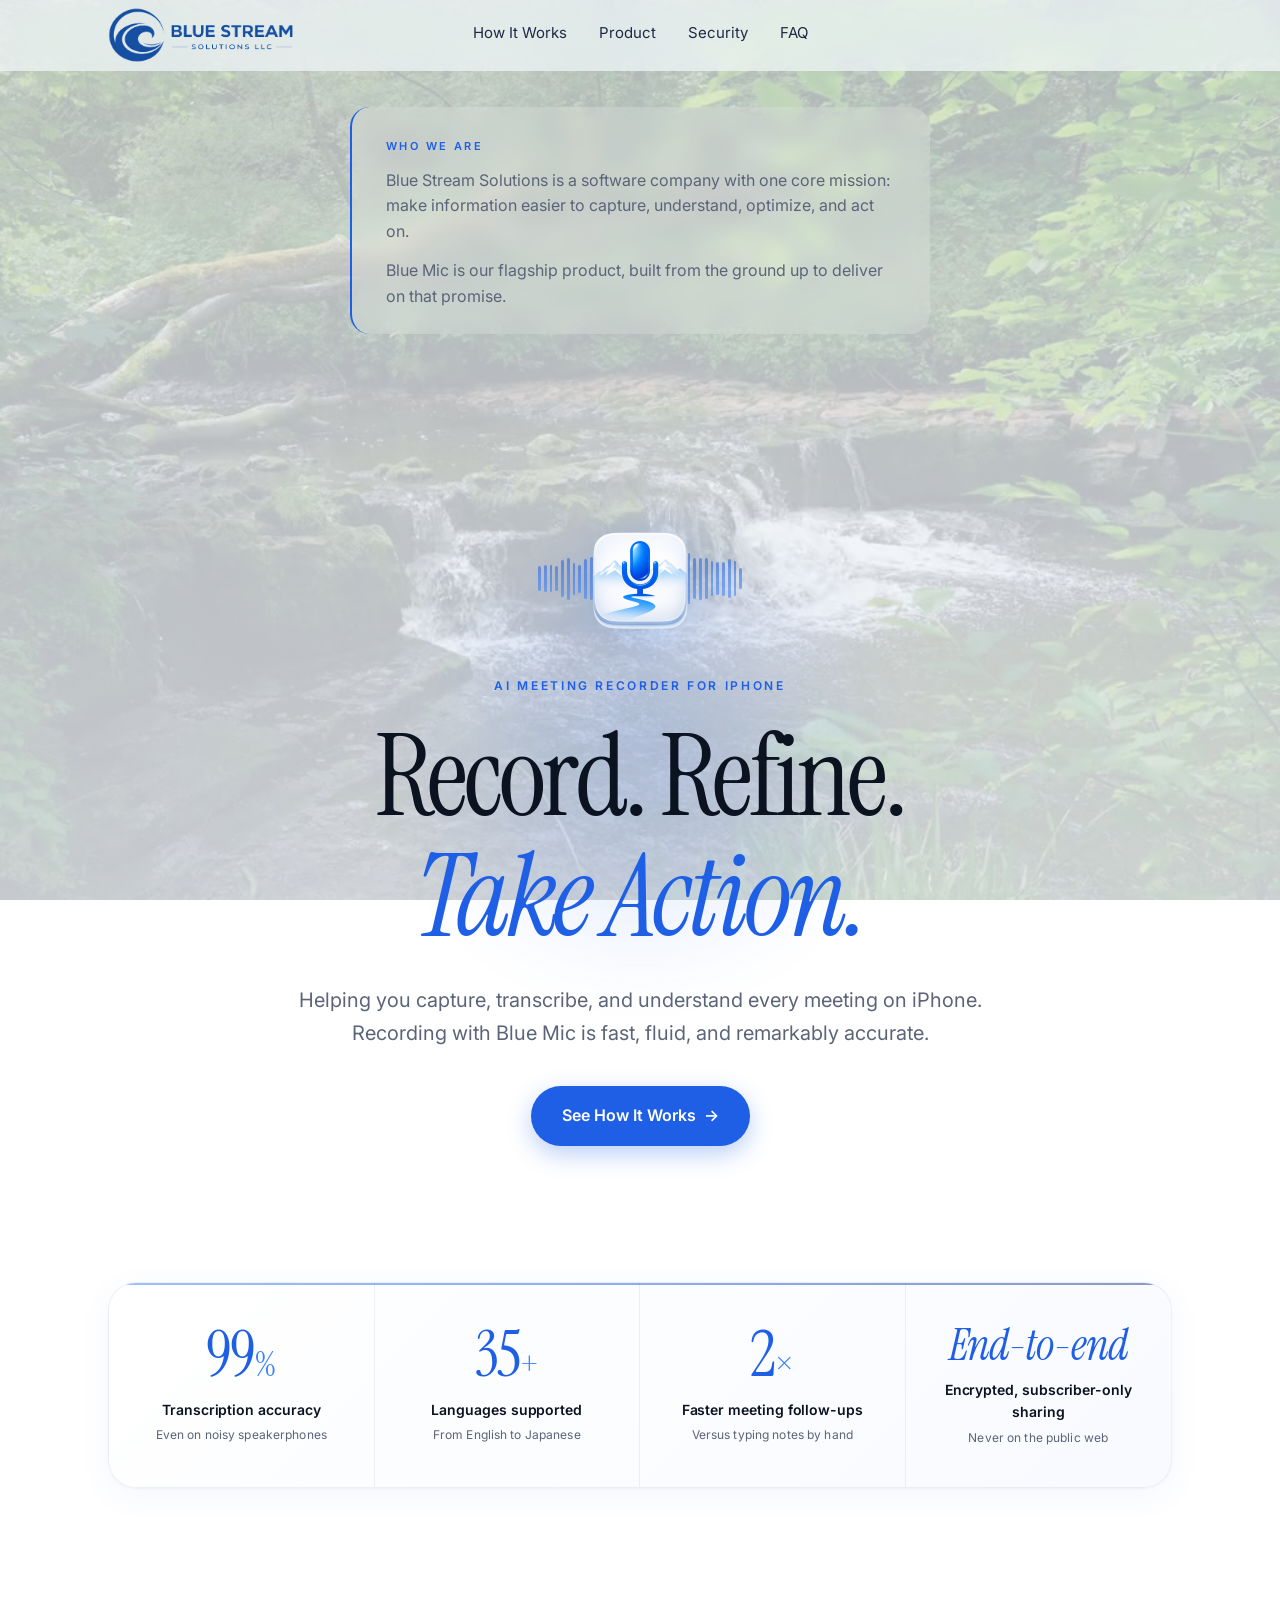
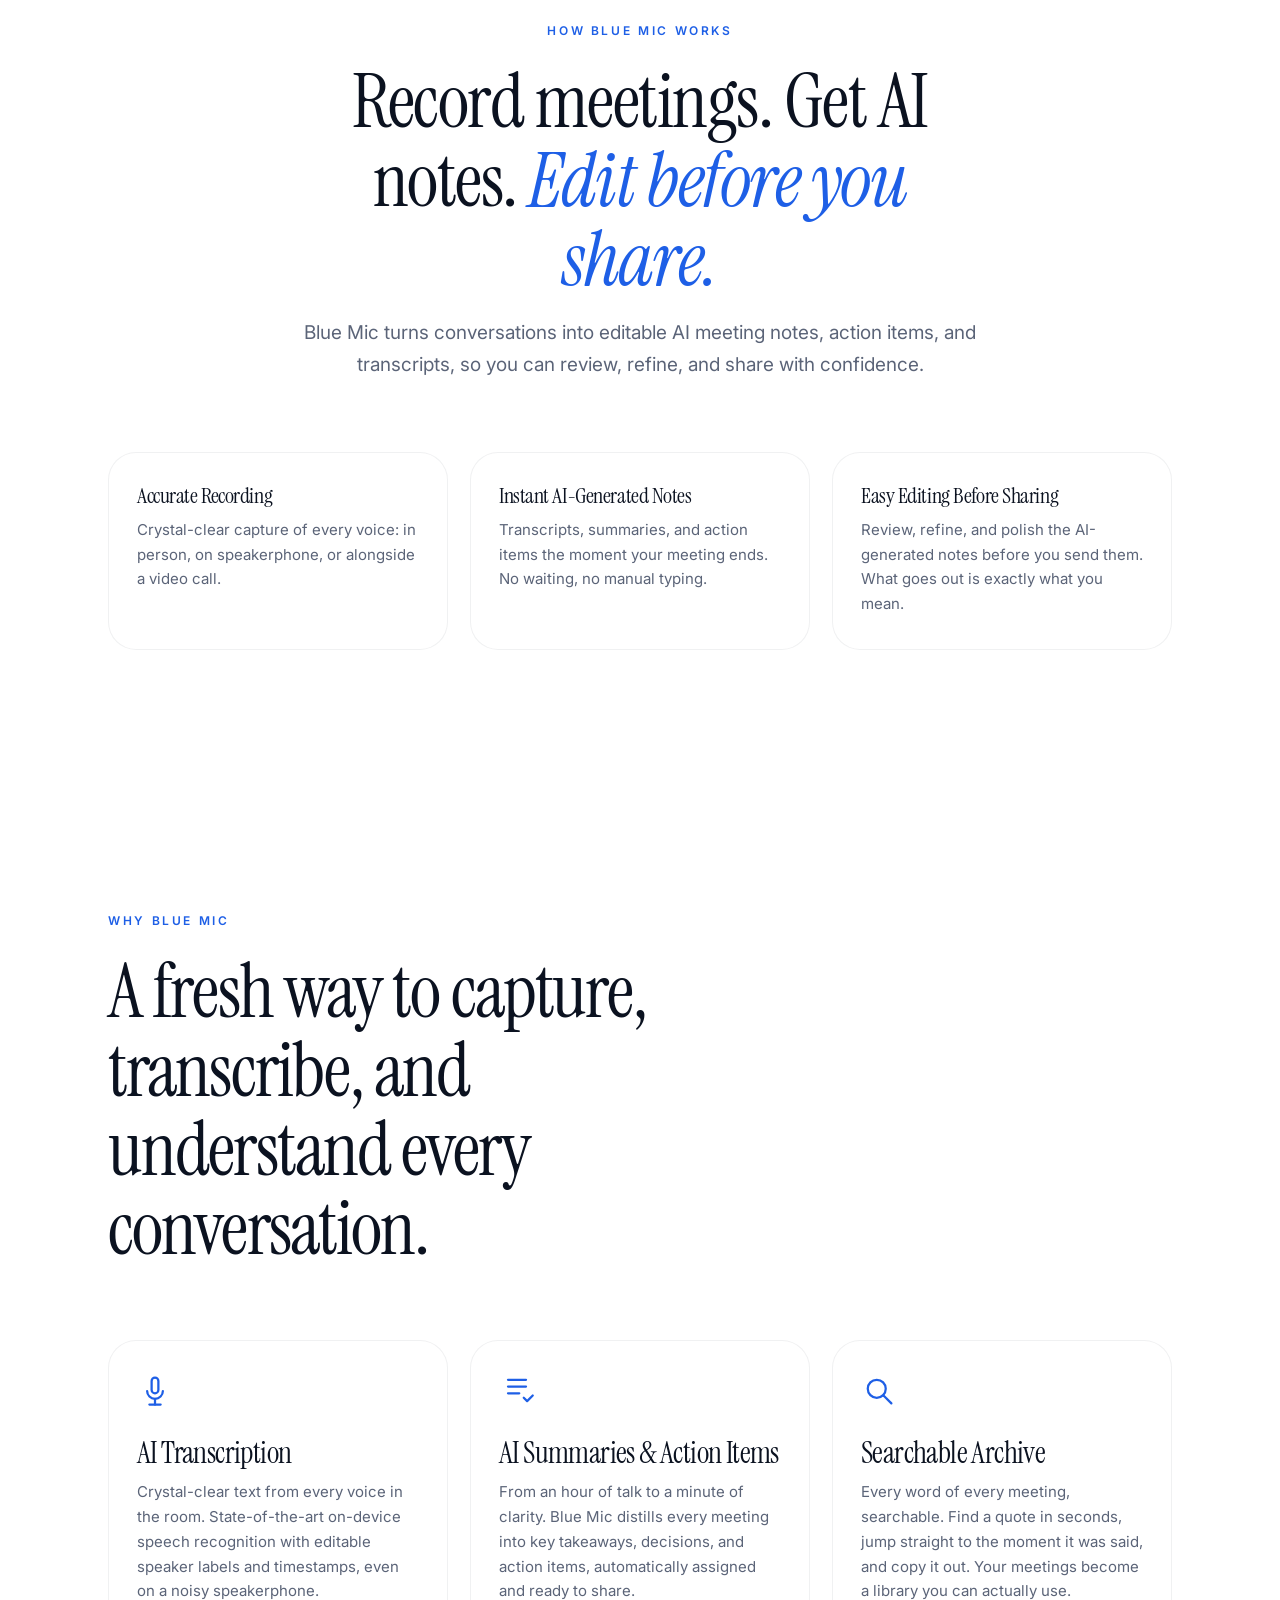
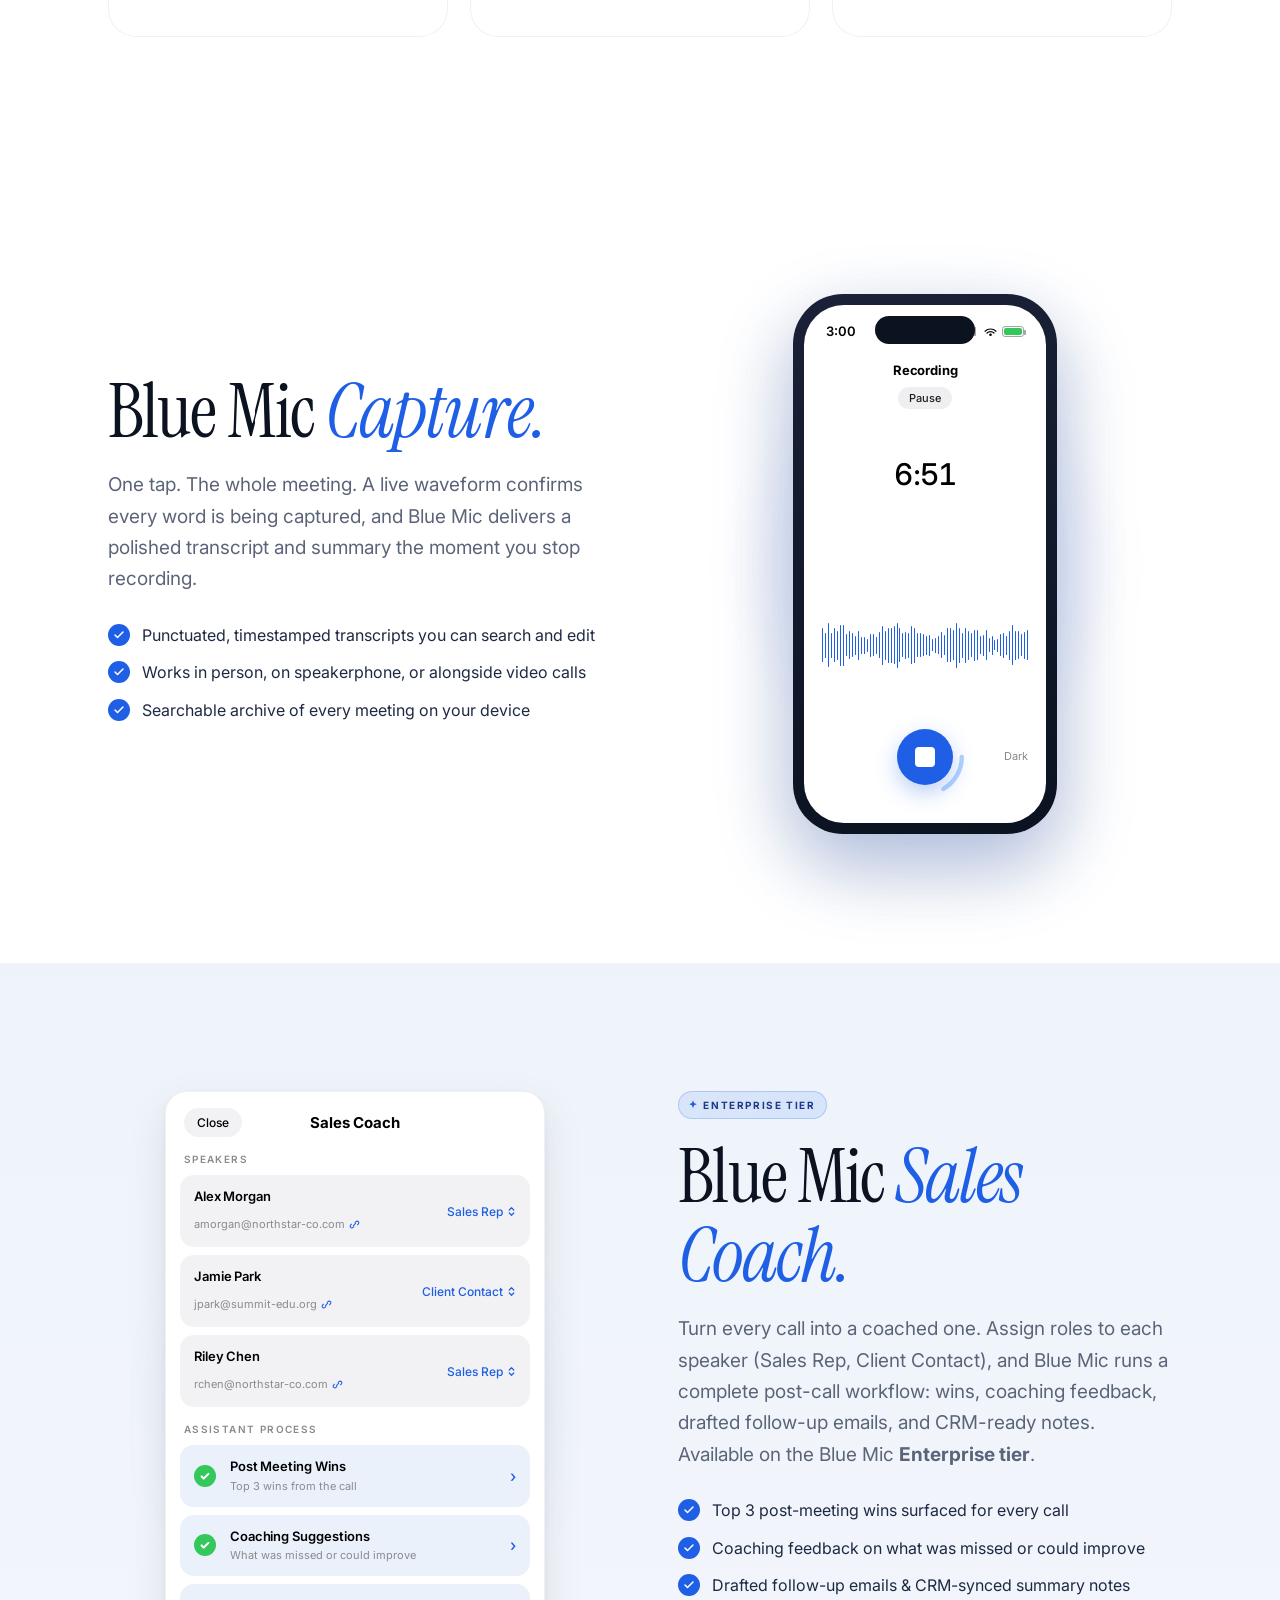
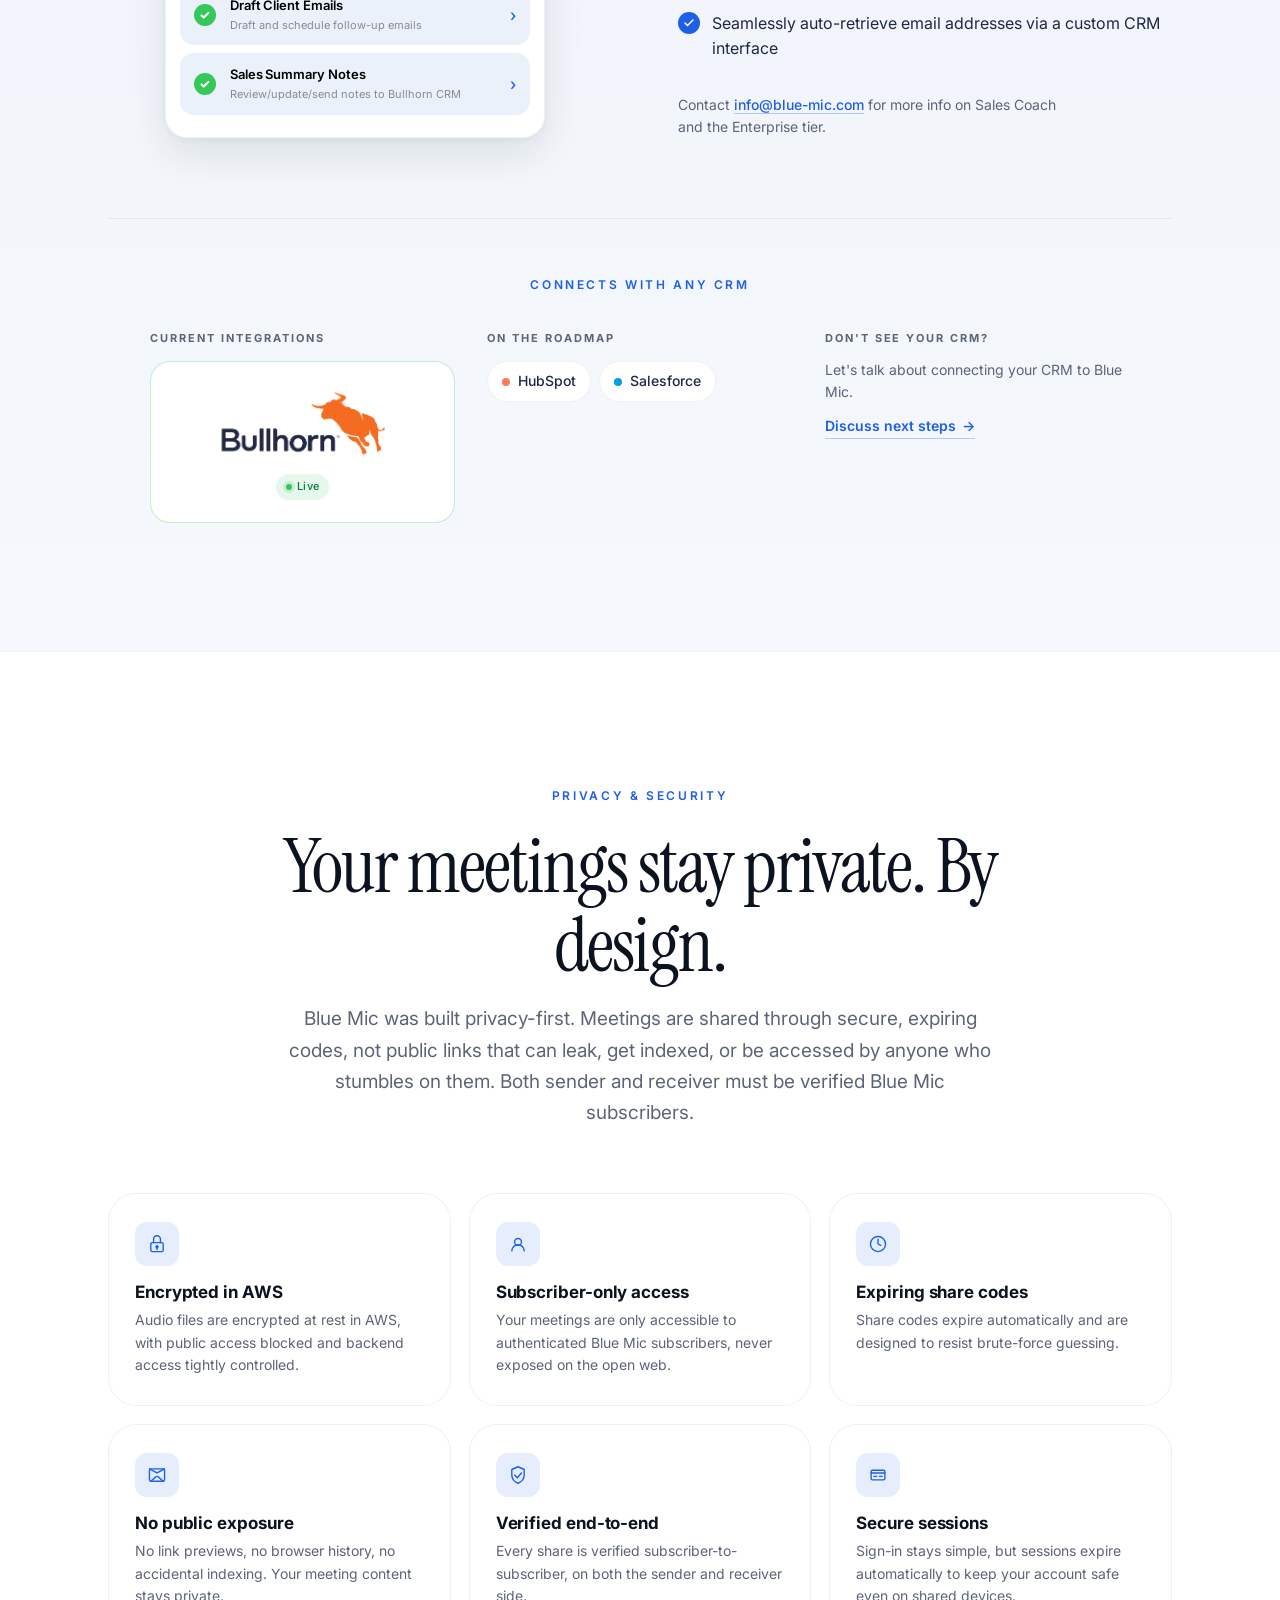
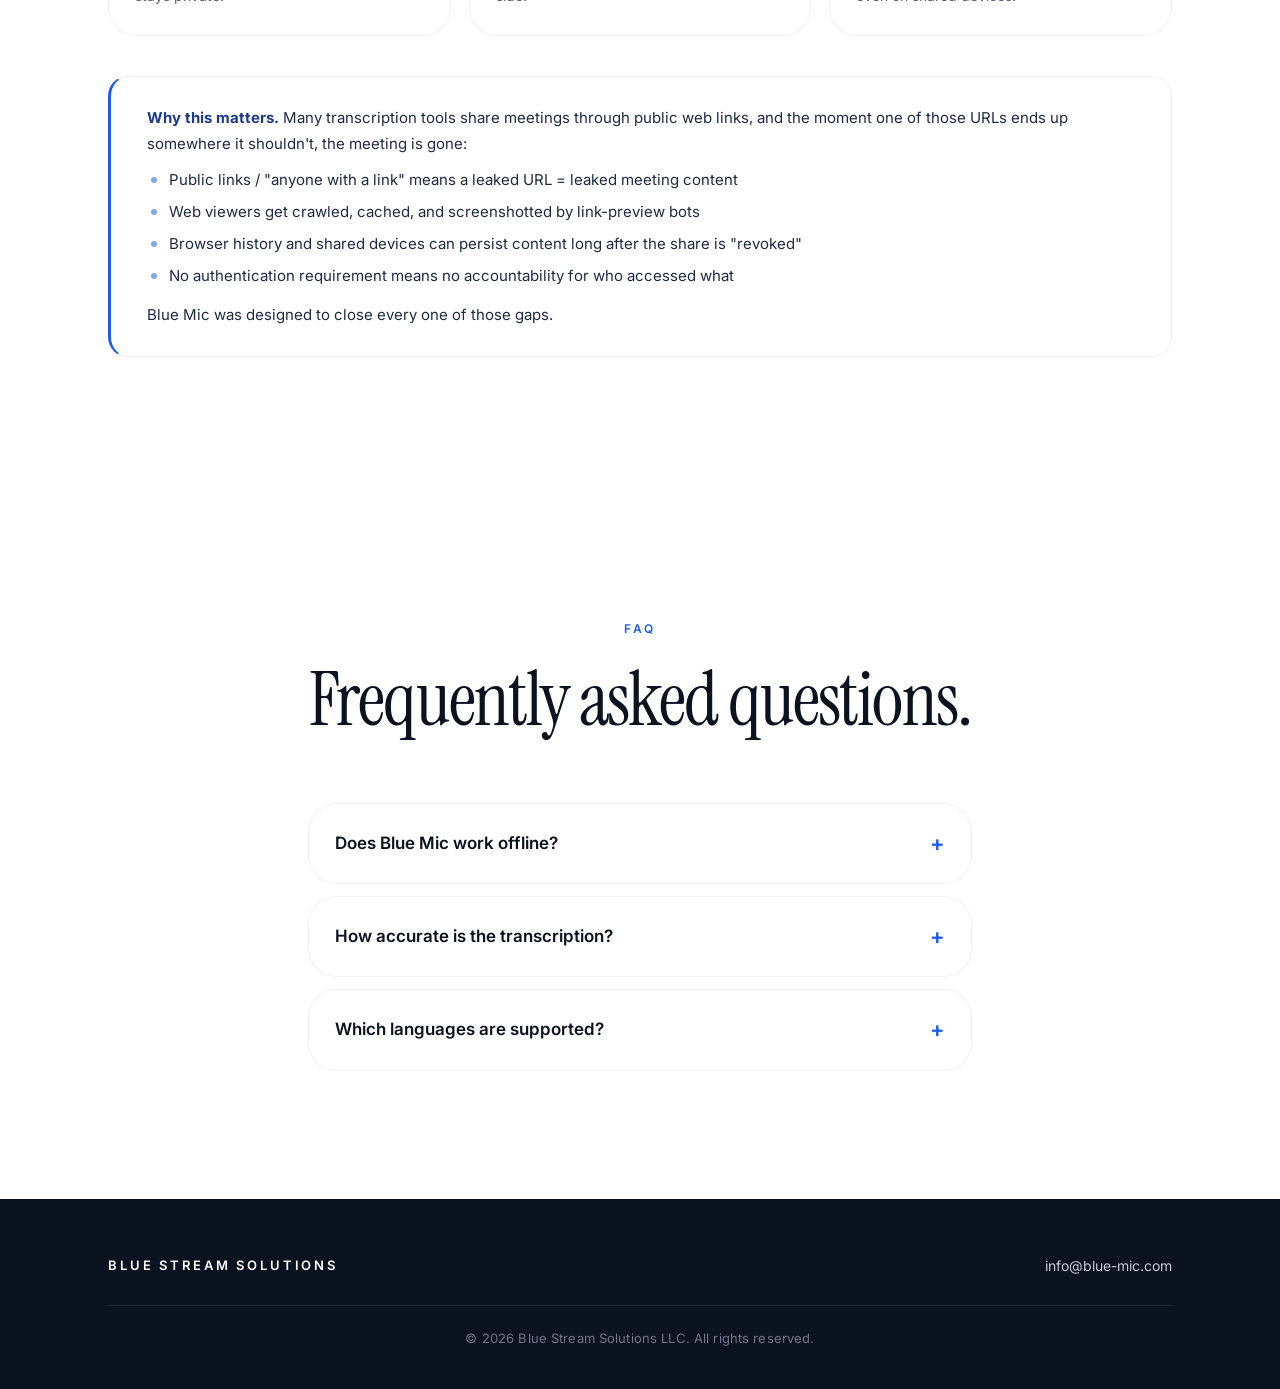
==== commit 1afb6037: "Add files via upload" ====
--- a/index.html
+++ b/index.html
@@ -150,7 +150,8 @@
     <div class="bss-intro-inner">
       <span class="bss-intro-eyebrow">Who we are</span>
       <div class="bss-intro-copy">
-        <p>Blue Stream Solutions makes Blue Mic, our flagship iPhone app built from the ground up to make capturing and understanding conversations effortless.</p>
+        <p>Blue Stream Solutions is a software company with one core mission: make information easier to capture, understand, optimize, and act on.</p>
+        <p>Blue Mic is our flagship product, built from the ground up to deliver on that promise.</p>
       </div>
     </div>
   </div>
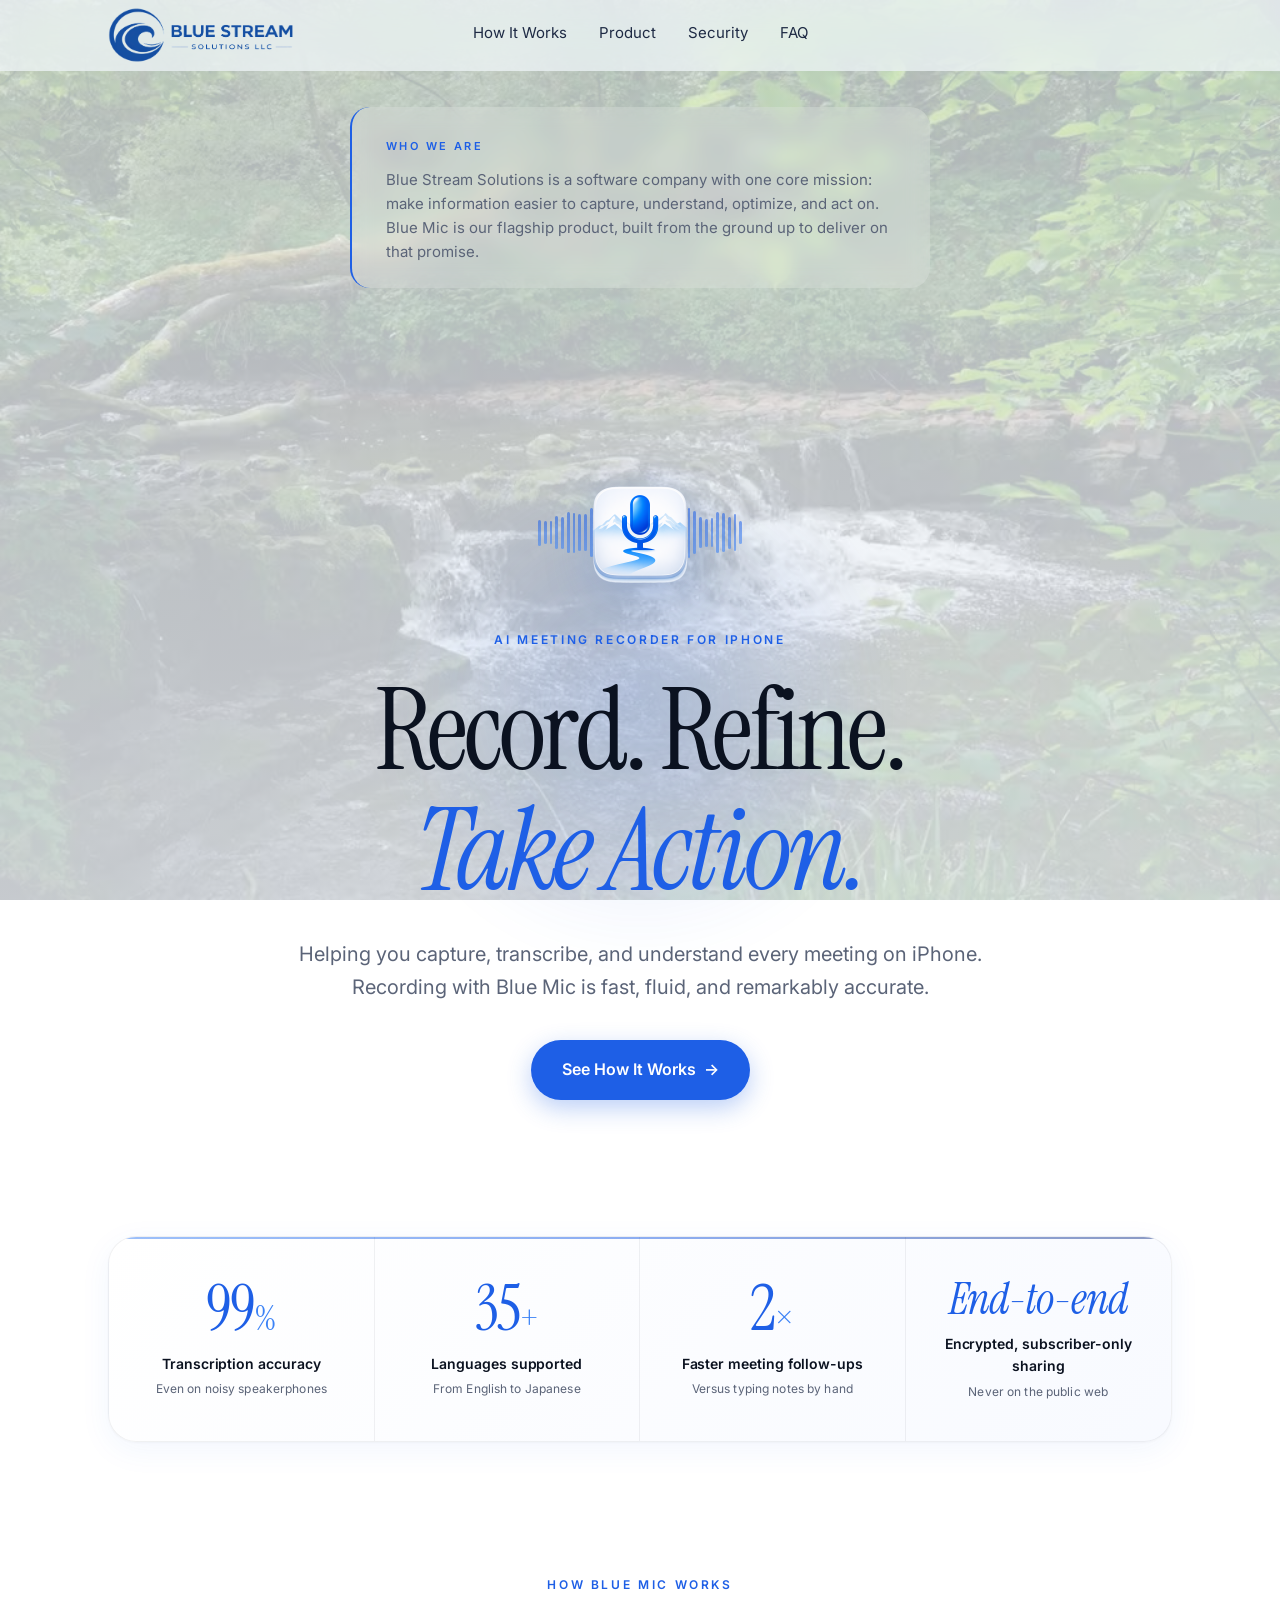
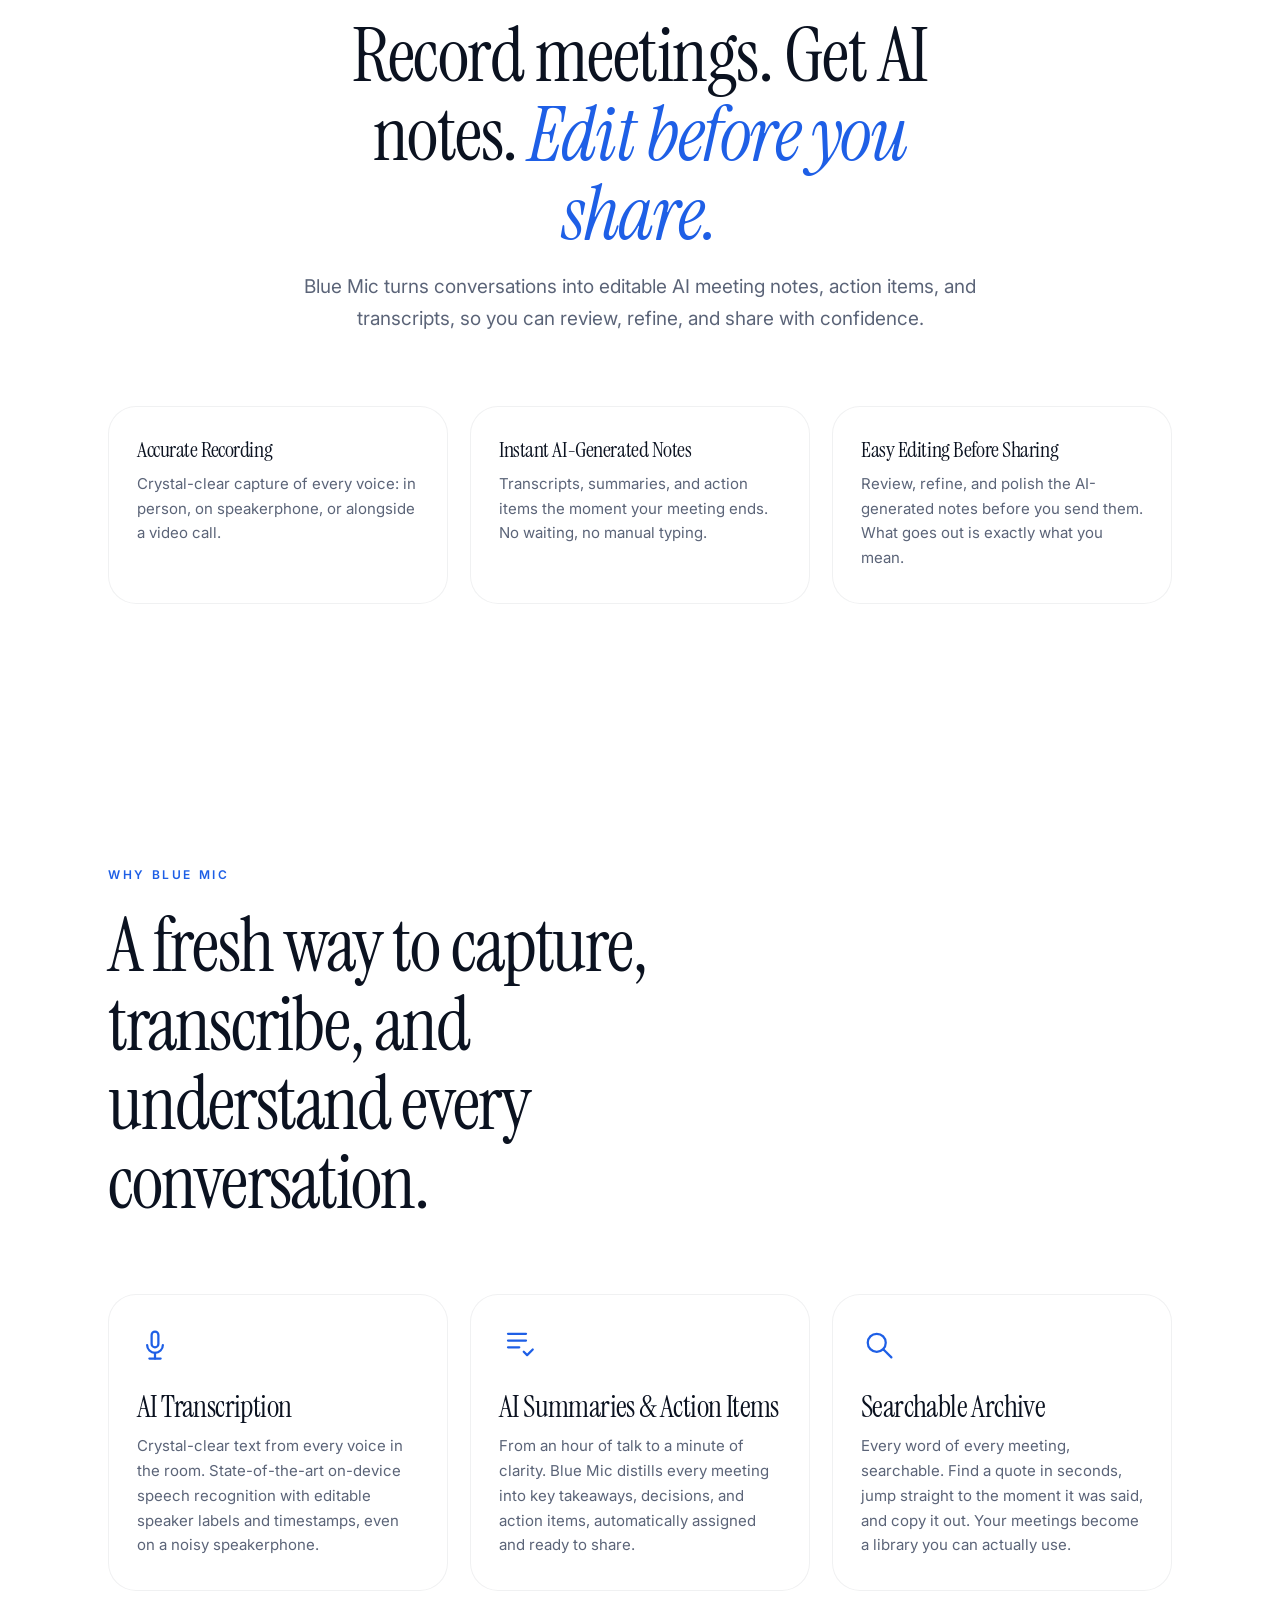
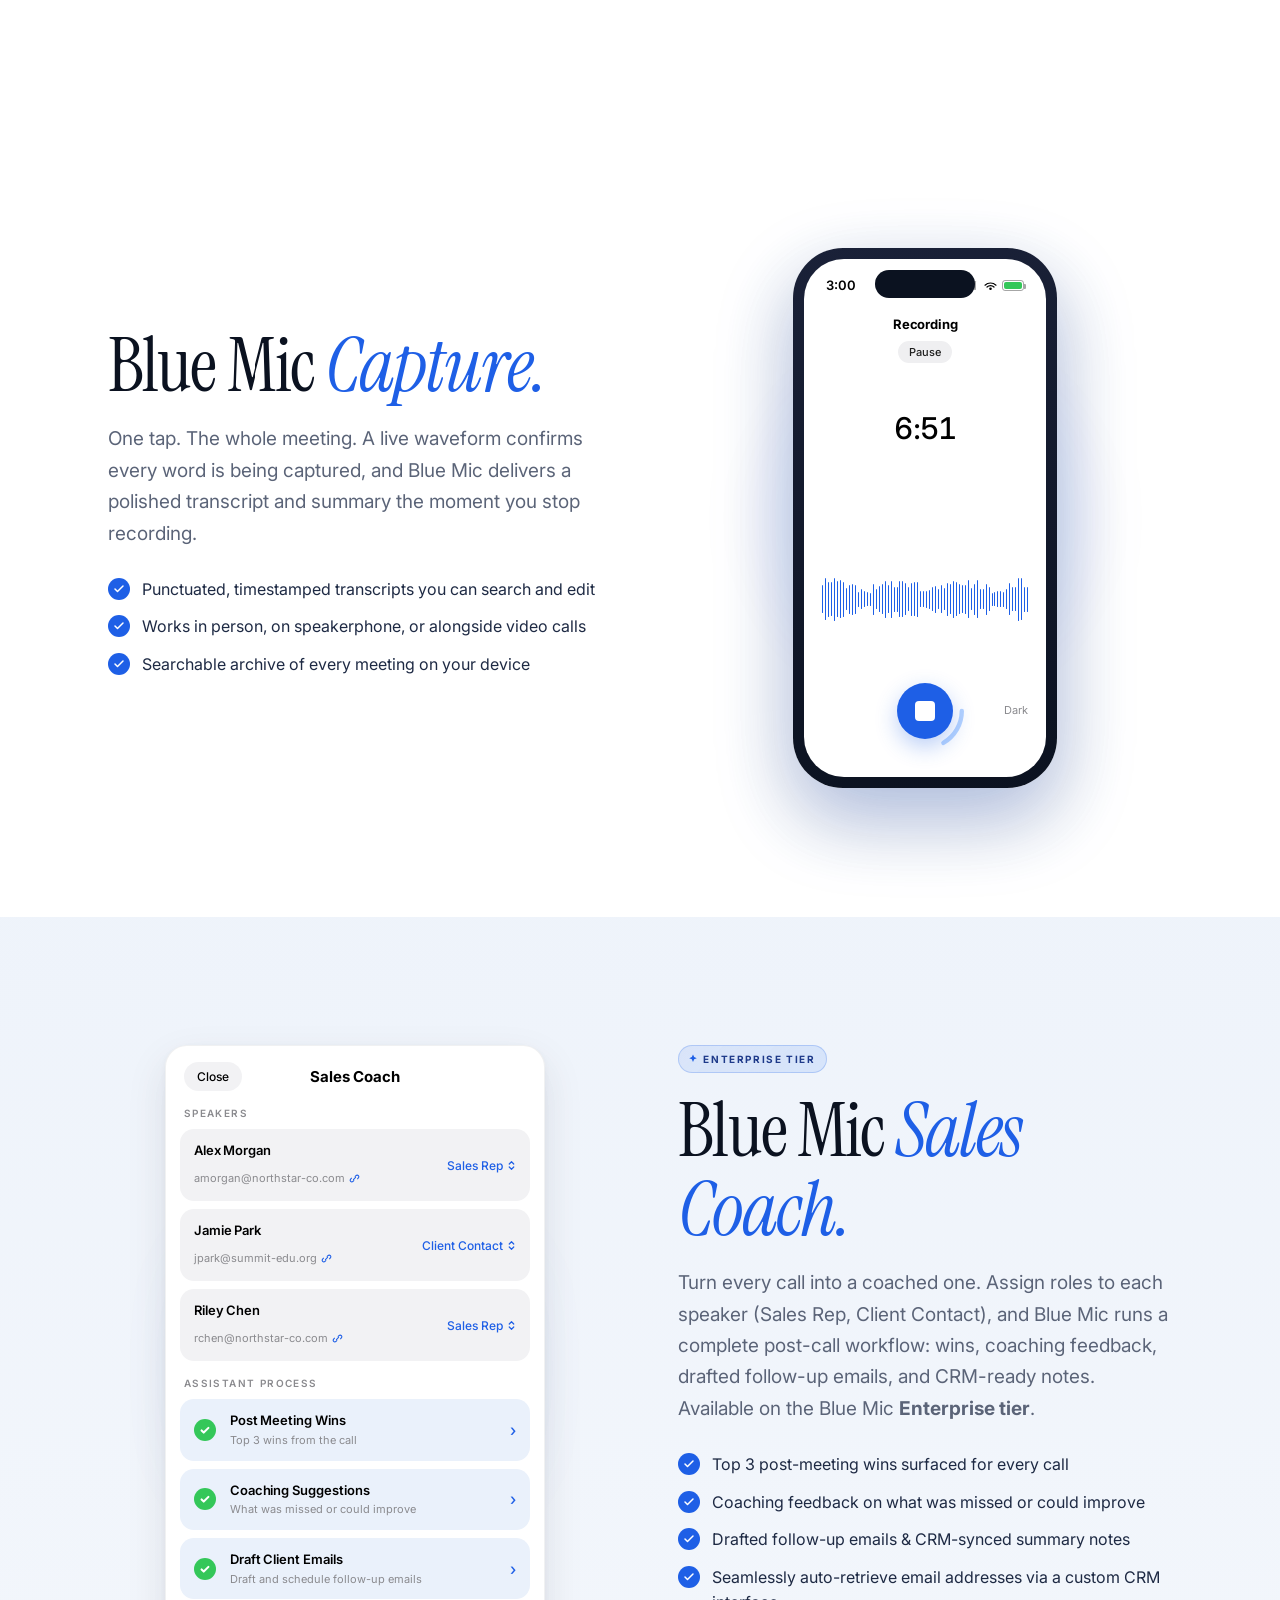
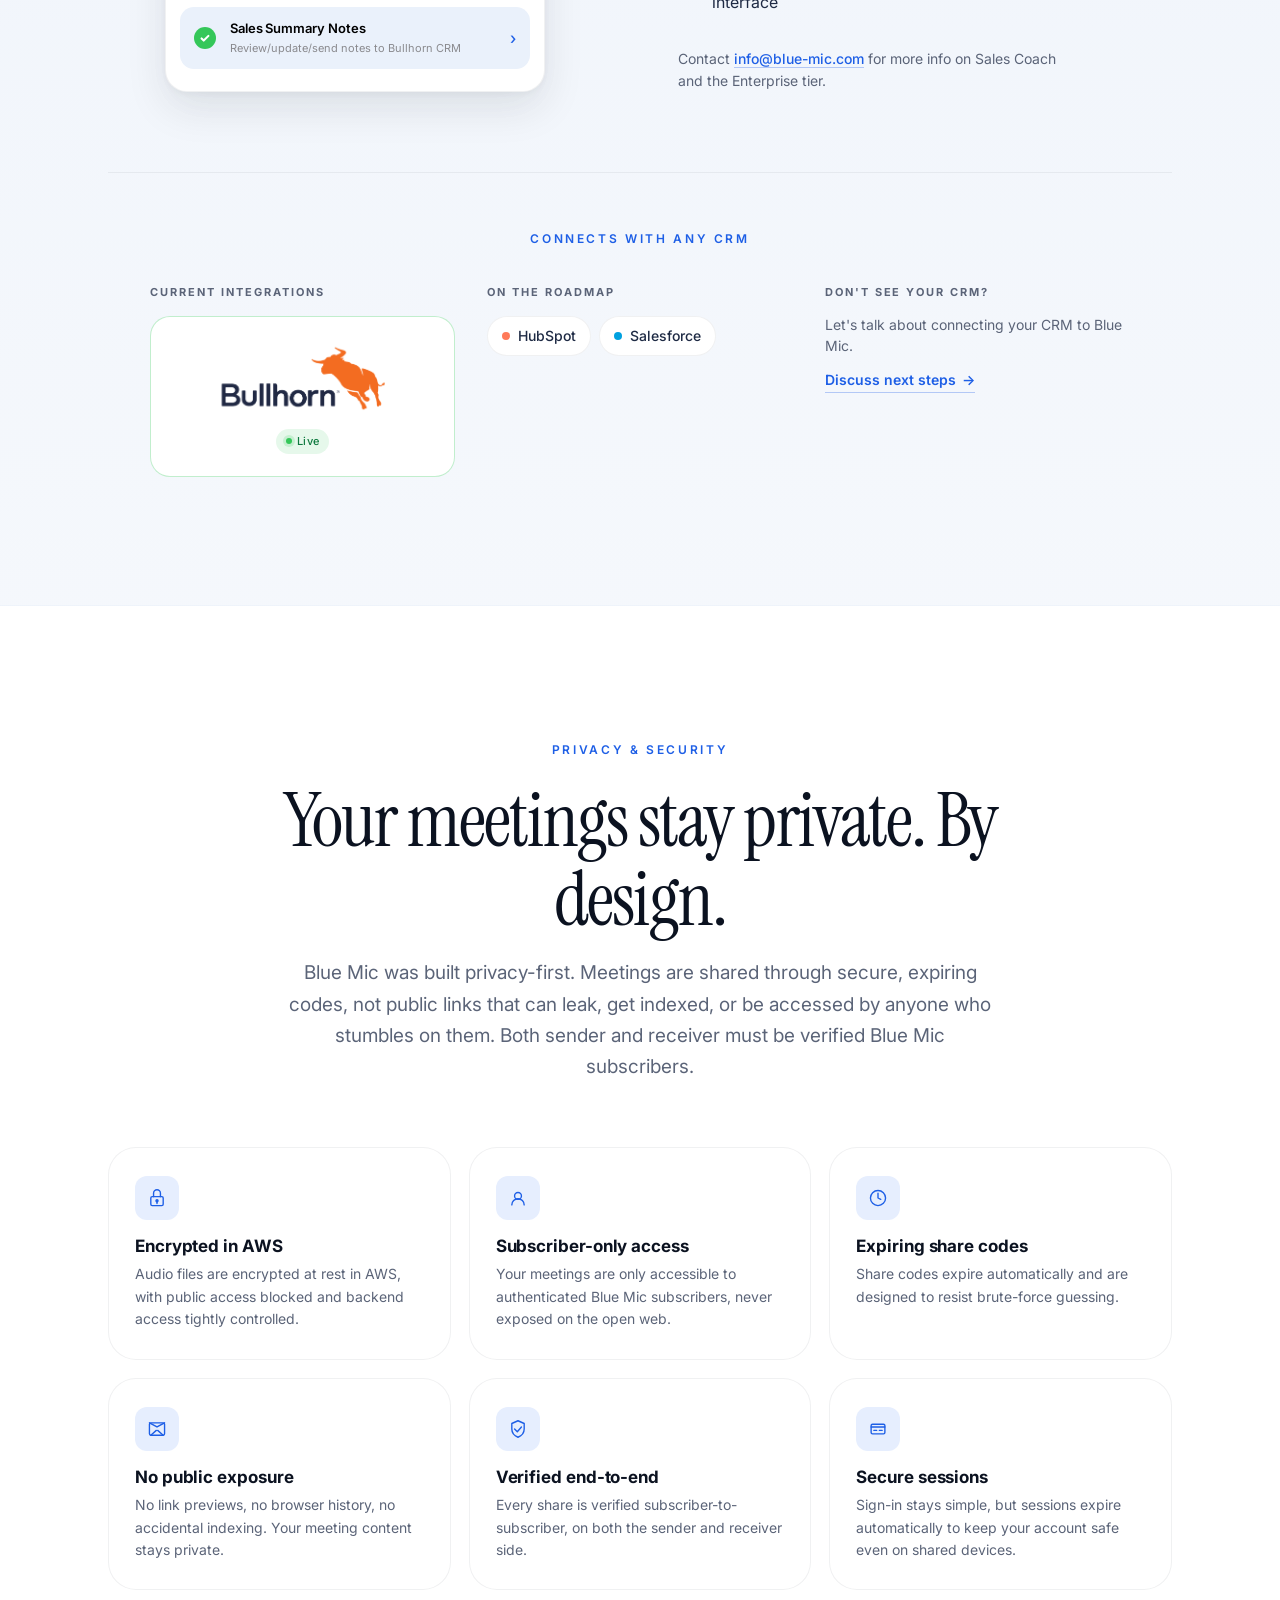
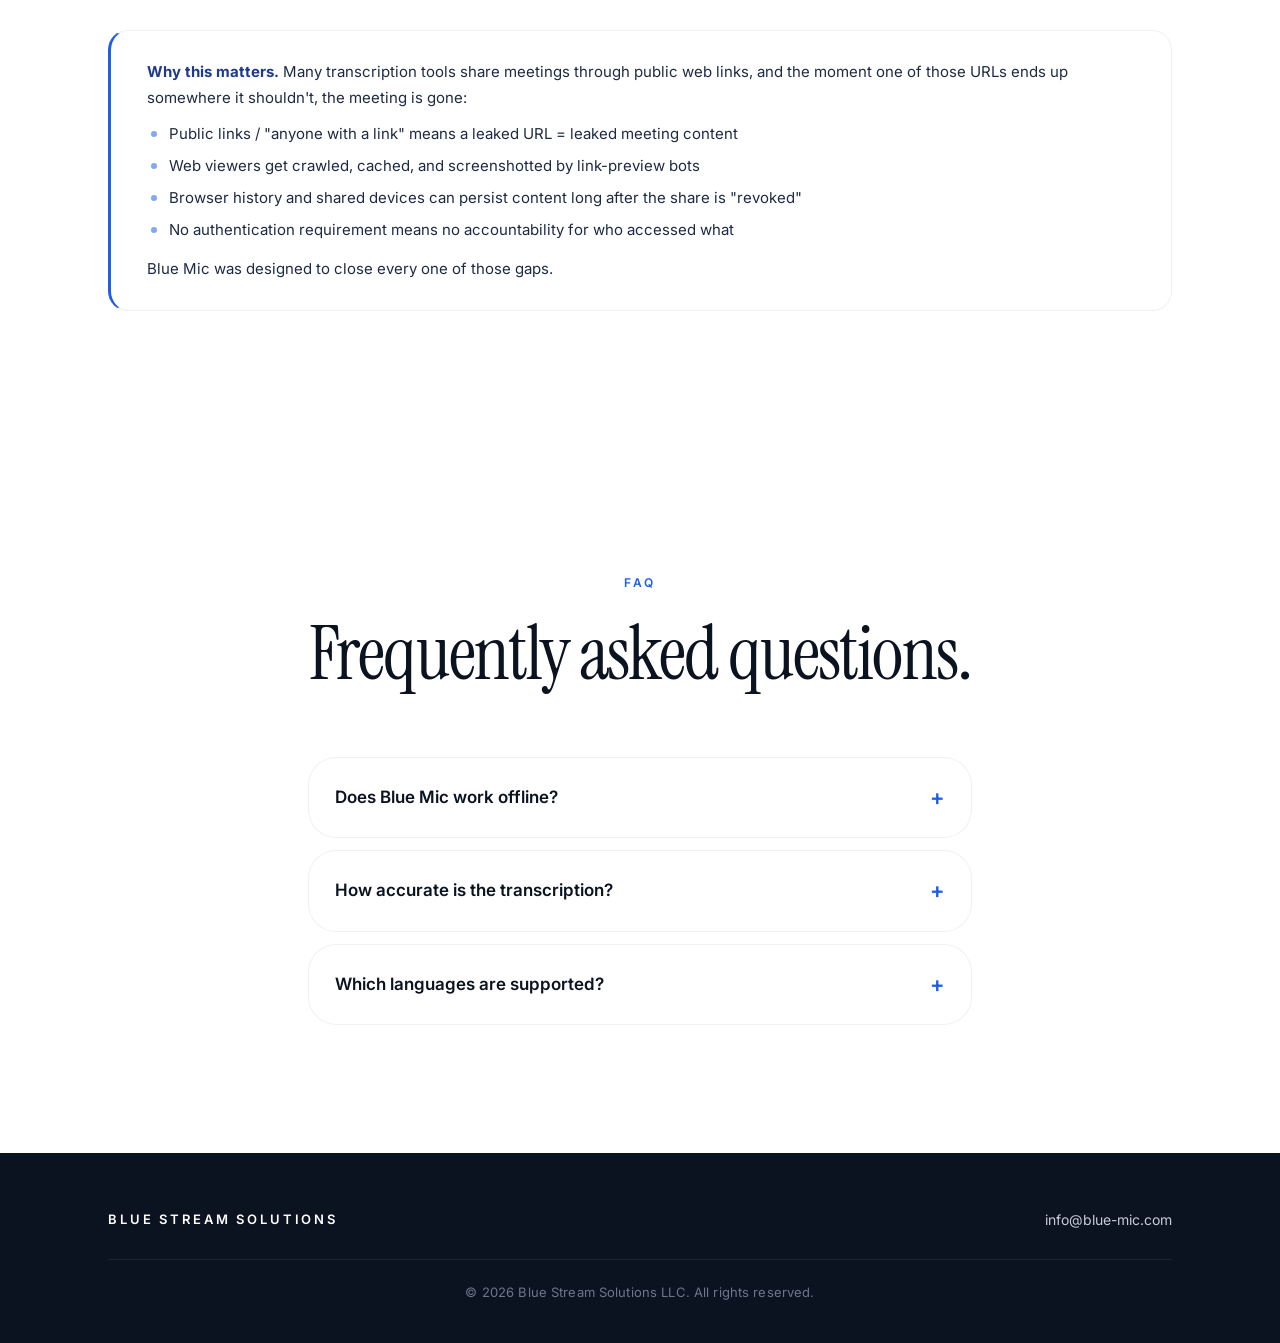
==== commit e09b8e96: "Add files via upload" ====
--- a/index.html
+++ b/index.html
@@ -15,7 +15,7 @@
 <link rel="preconnect" href="https://fonts.gstatic.com" crossorigin />
 <link href="https://fonts.googleapis.com/css2?family=Instrument+Serif:ital@0;1&family=Inter:wght@400;500;600;700&display=swap" rel="stylesheet" />
 
-<link rel="stylesheet" href="styles.css?v=4" />
+<link rel="stylesheet" href="styles.css?v=5" />
 <script>
   /* Always start at the top on refresh / navigation — don't restore the
      previous scroll position. This avoids the gradual downward drift seen
@@ -150,8 +150,7 @@
     <div class="bss-intro-inner">
       <span class="bss-intro-eyebrow">Who we are</span>
       <div class="bss-intro-copy">
-        <p>Blue Stream Solutions is a software company with one core mission: make information easier to capture, understand, optimize, and act on.</p>
-        <p>Blue Mic is our flagship product, built from the ground up to deliver on that promise.</p>
+        <p>Blue Stream Solutions is a software company with one core mission: make information easier to capture, understand, optimize, and act on. Blue Mic is our flagship product, built from the ground up to deliver on that promise.</p>
       </div>
     </div>
   </div>
--- a/styles.css
+++ b/styles.css
@@ -1736,7 +1736,7 @@
   margin-bottom: 12px;
 }
 .bss-intro .bss-intro-copy p {
-  font-size: 16px;
+  font-size: 15px;
   line-height: 1.6;
 }
 
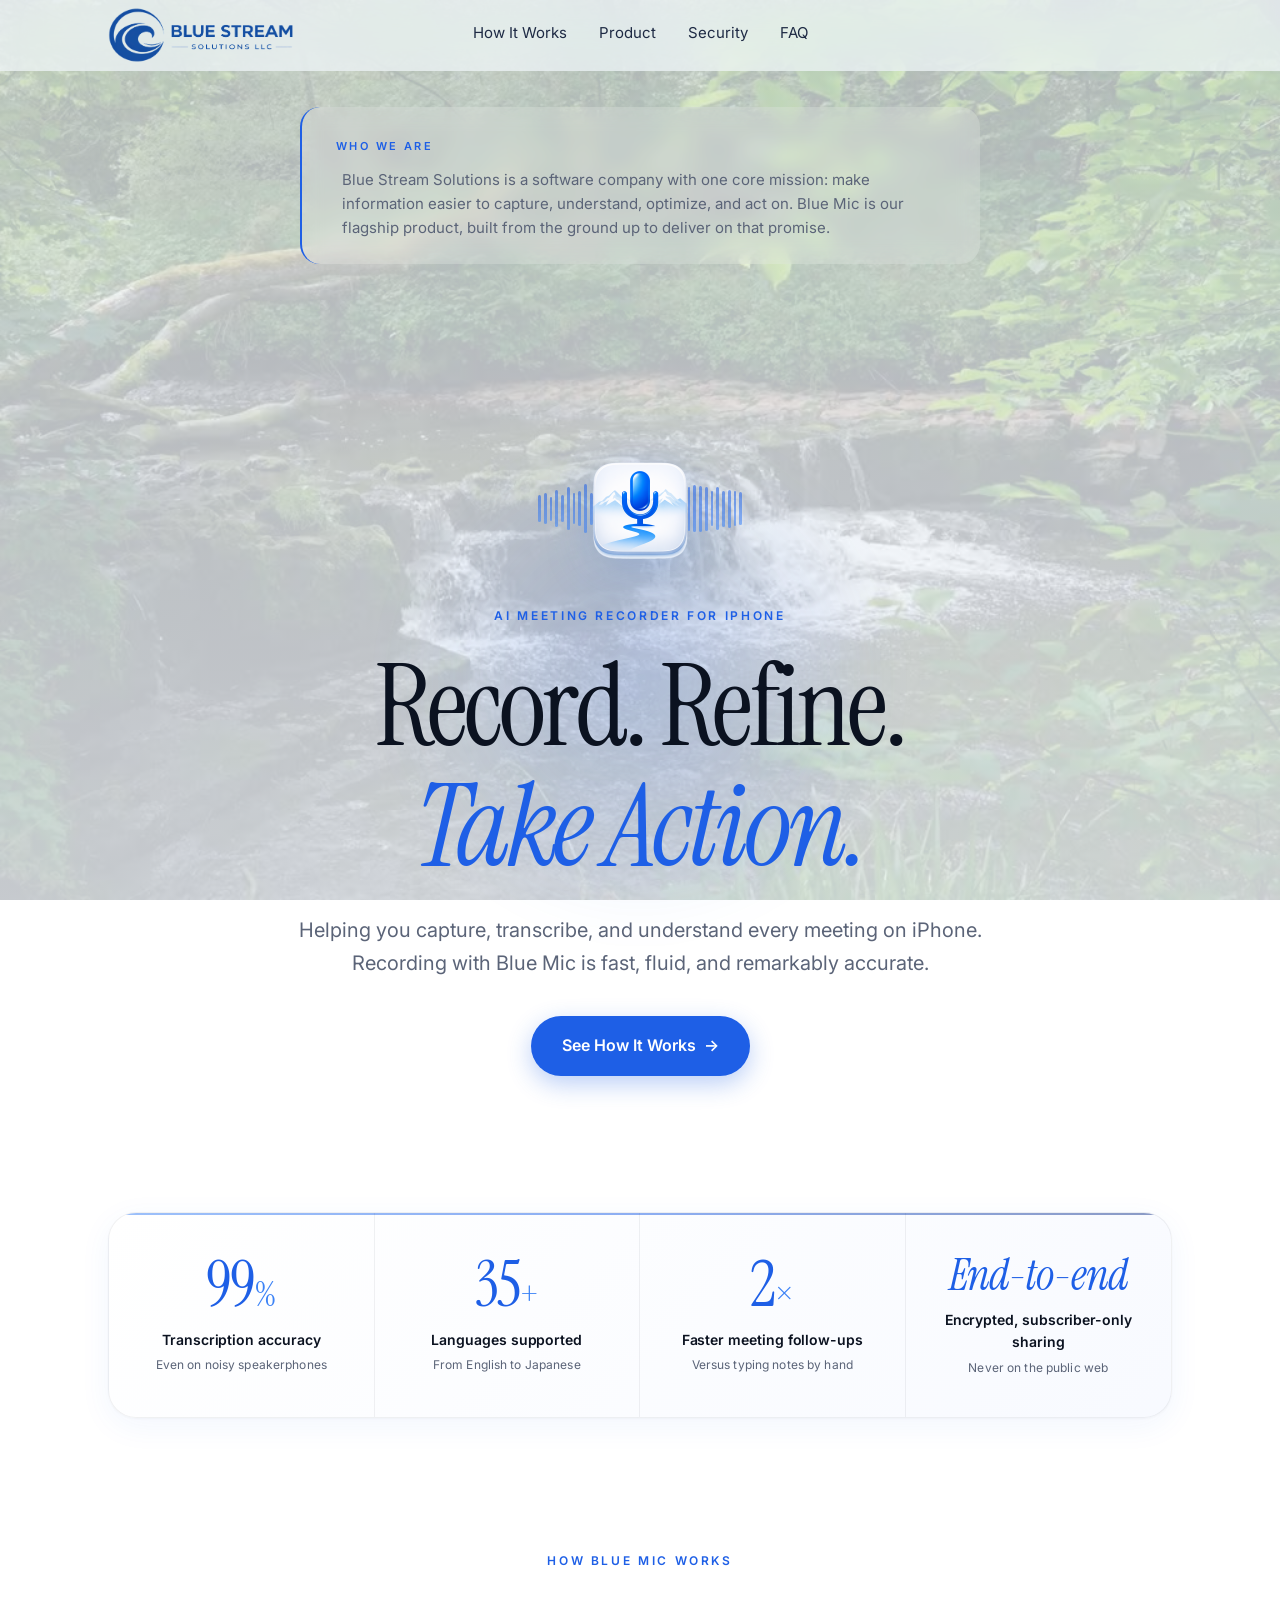
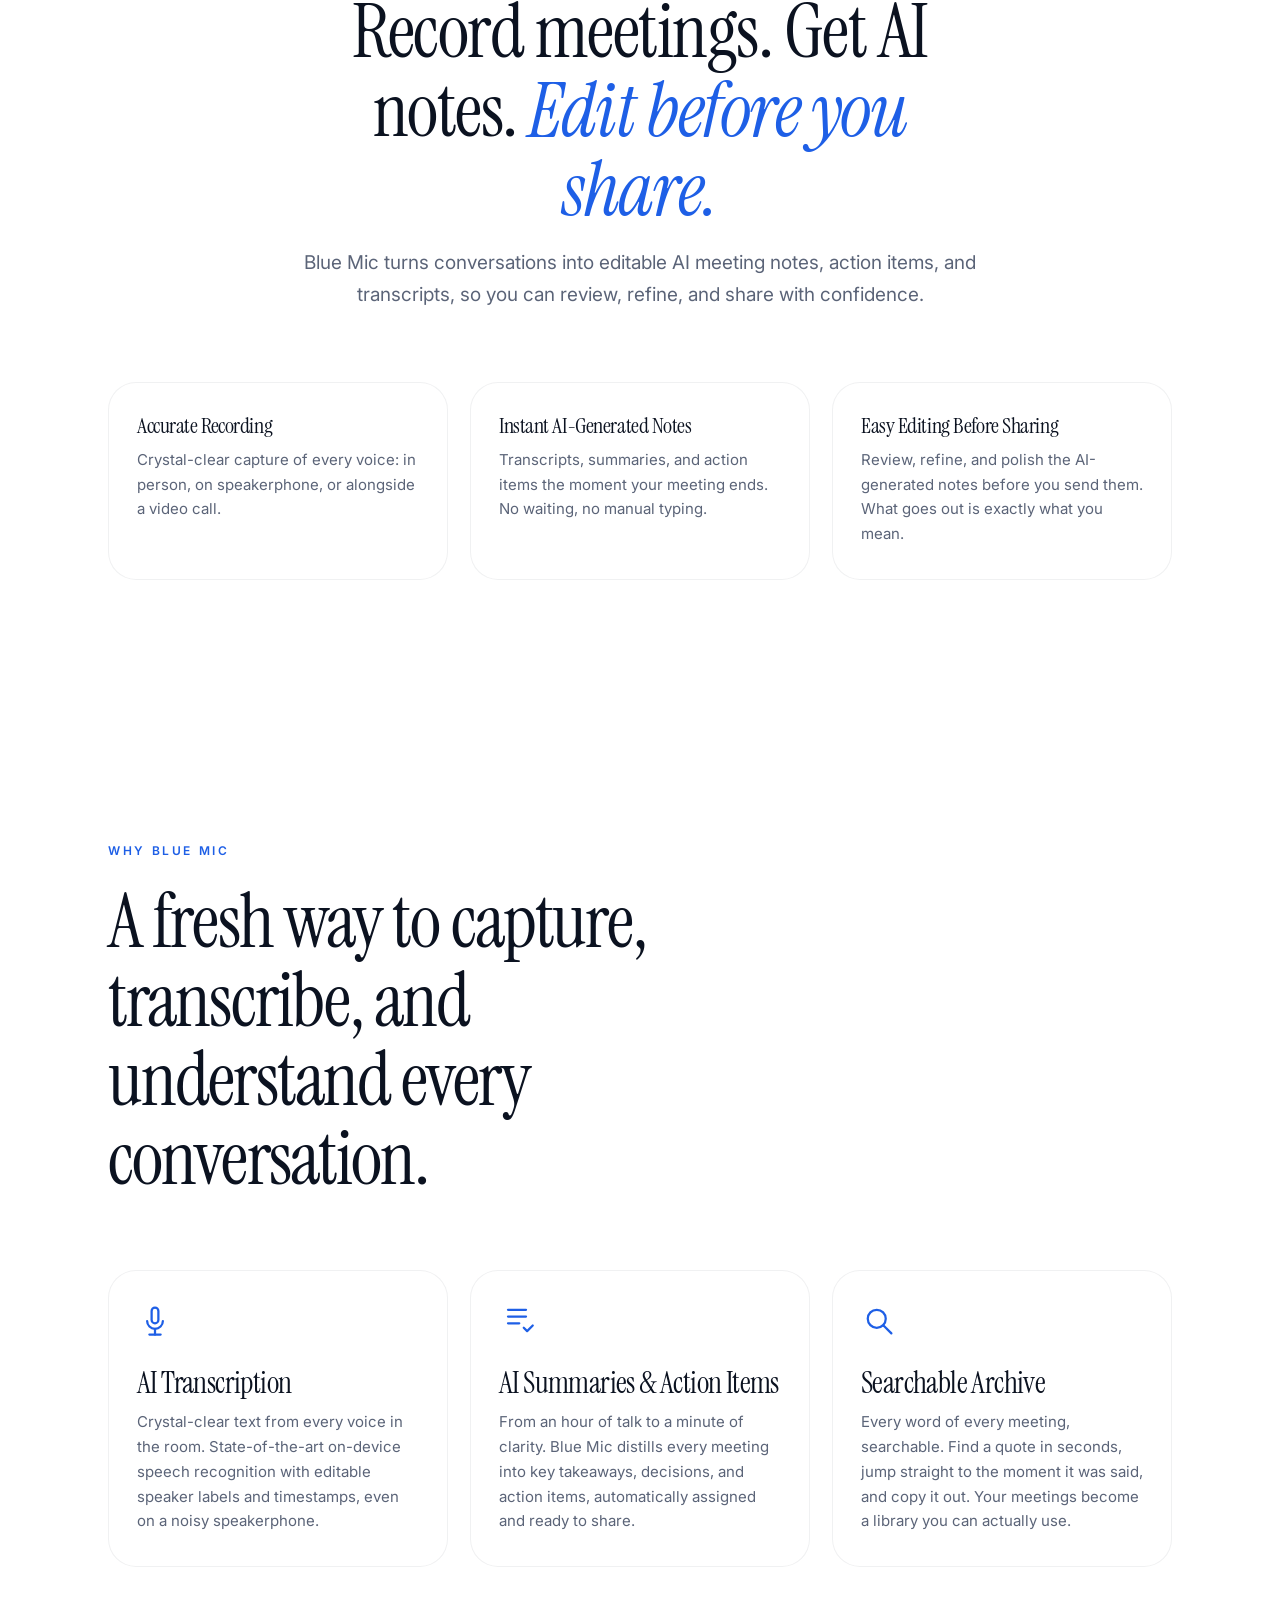
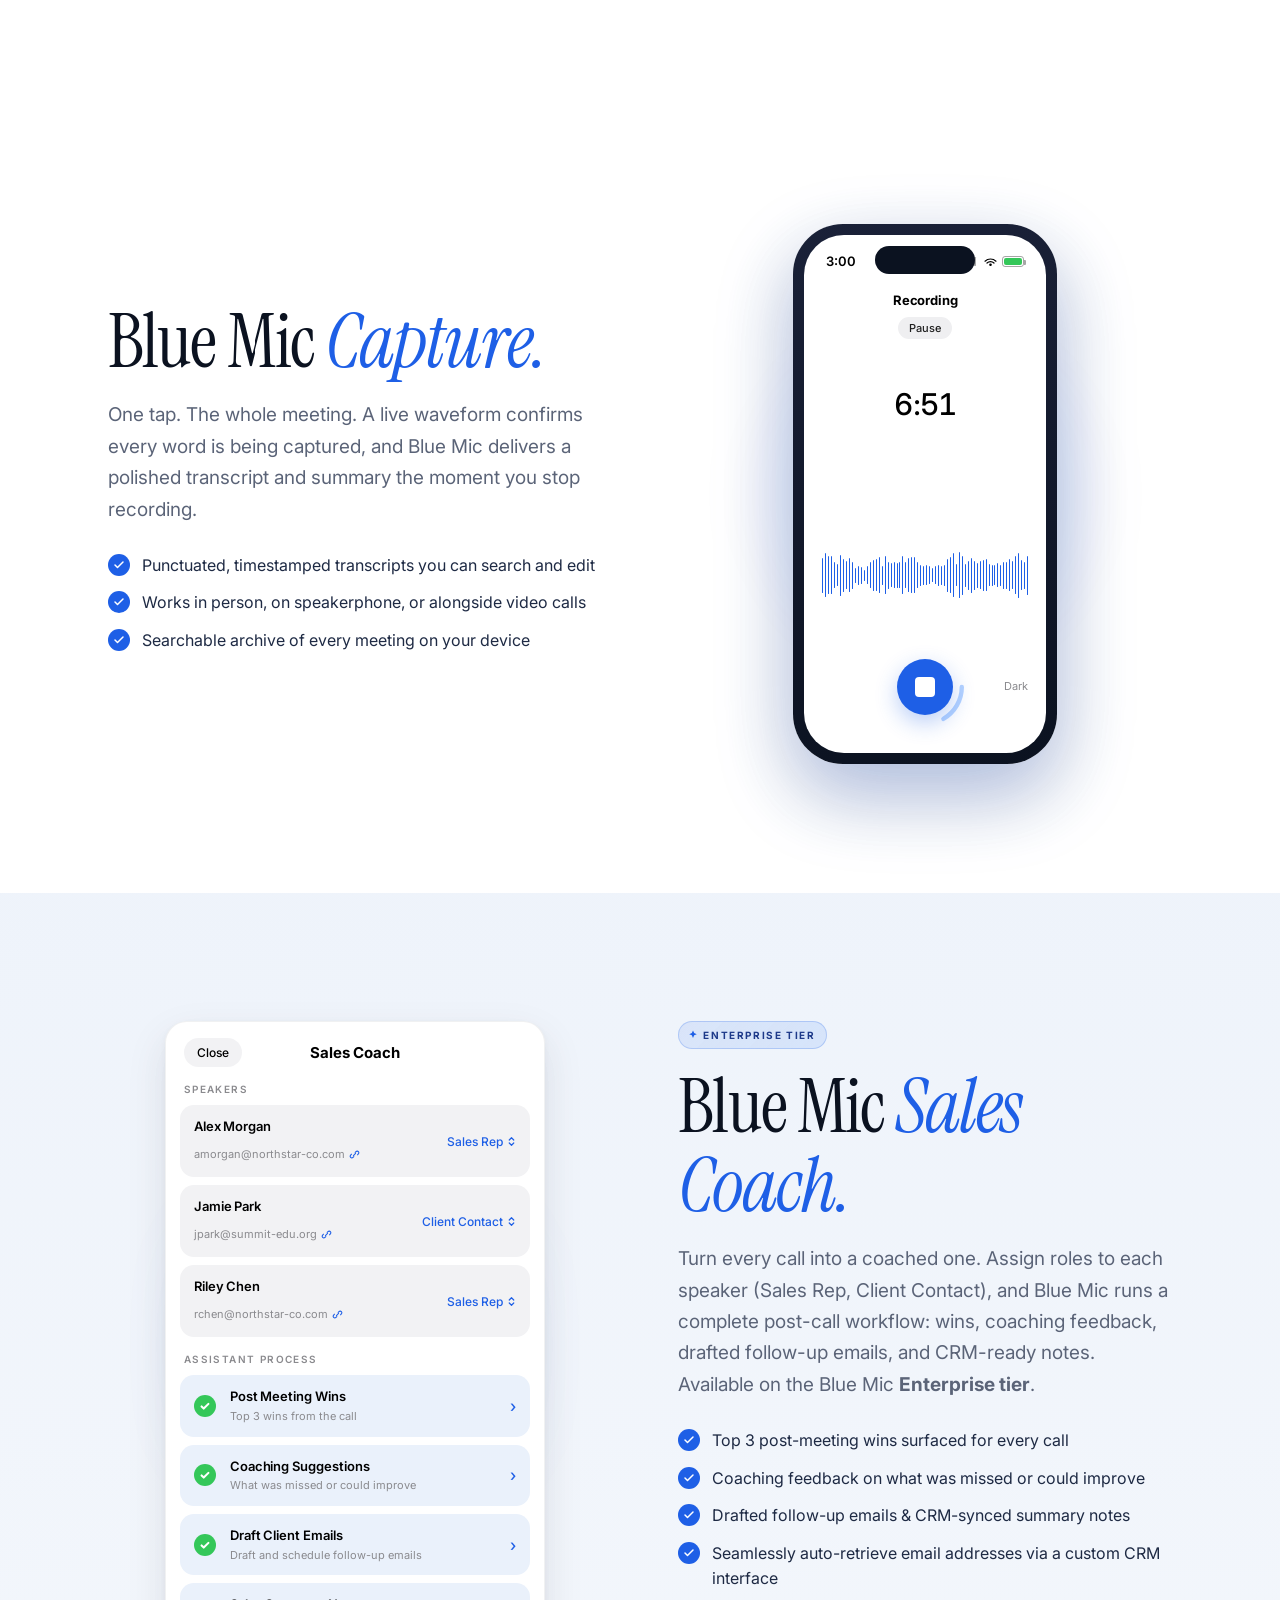
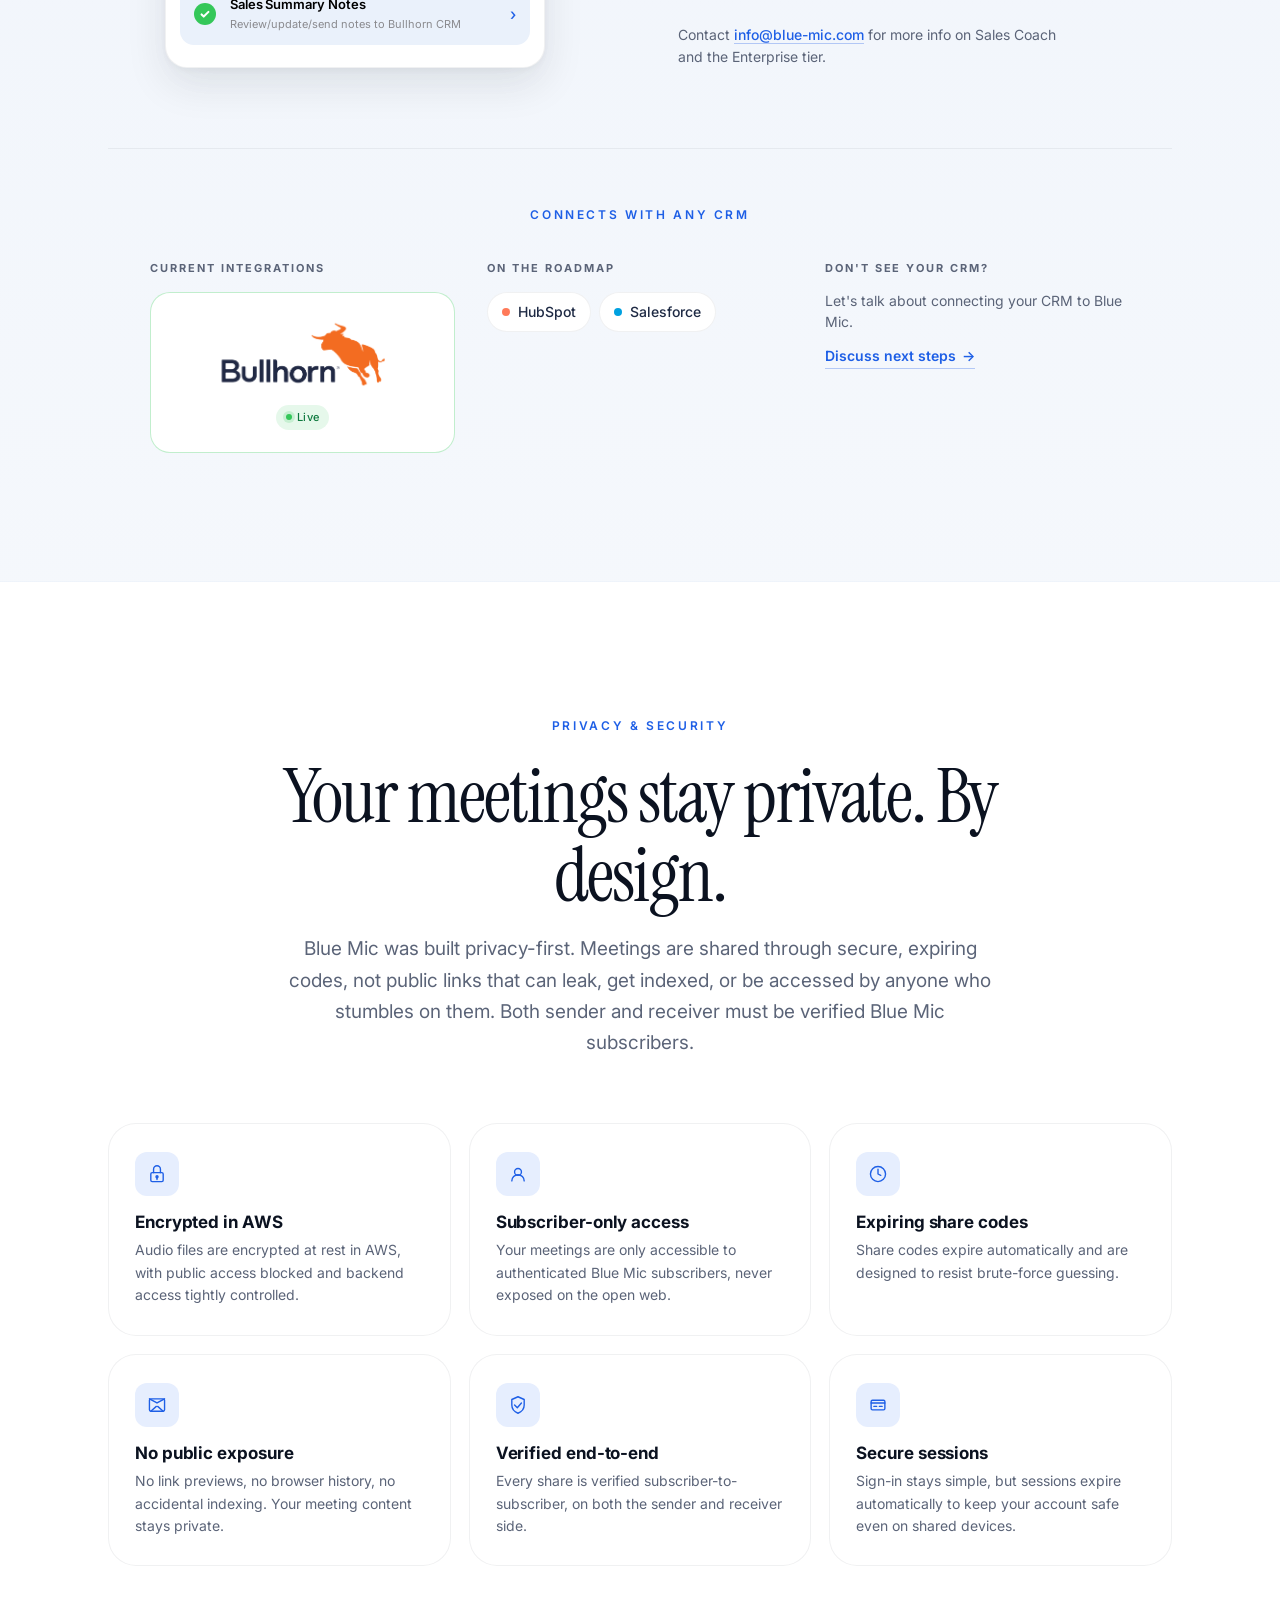
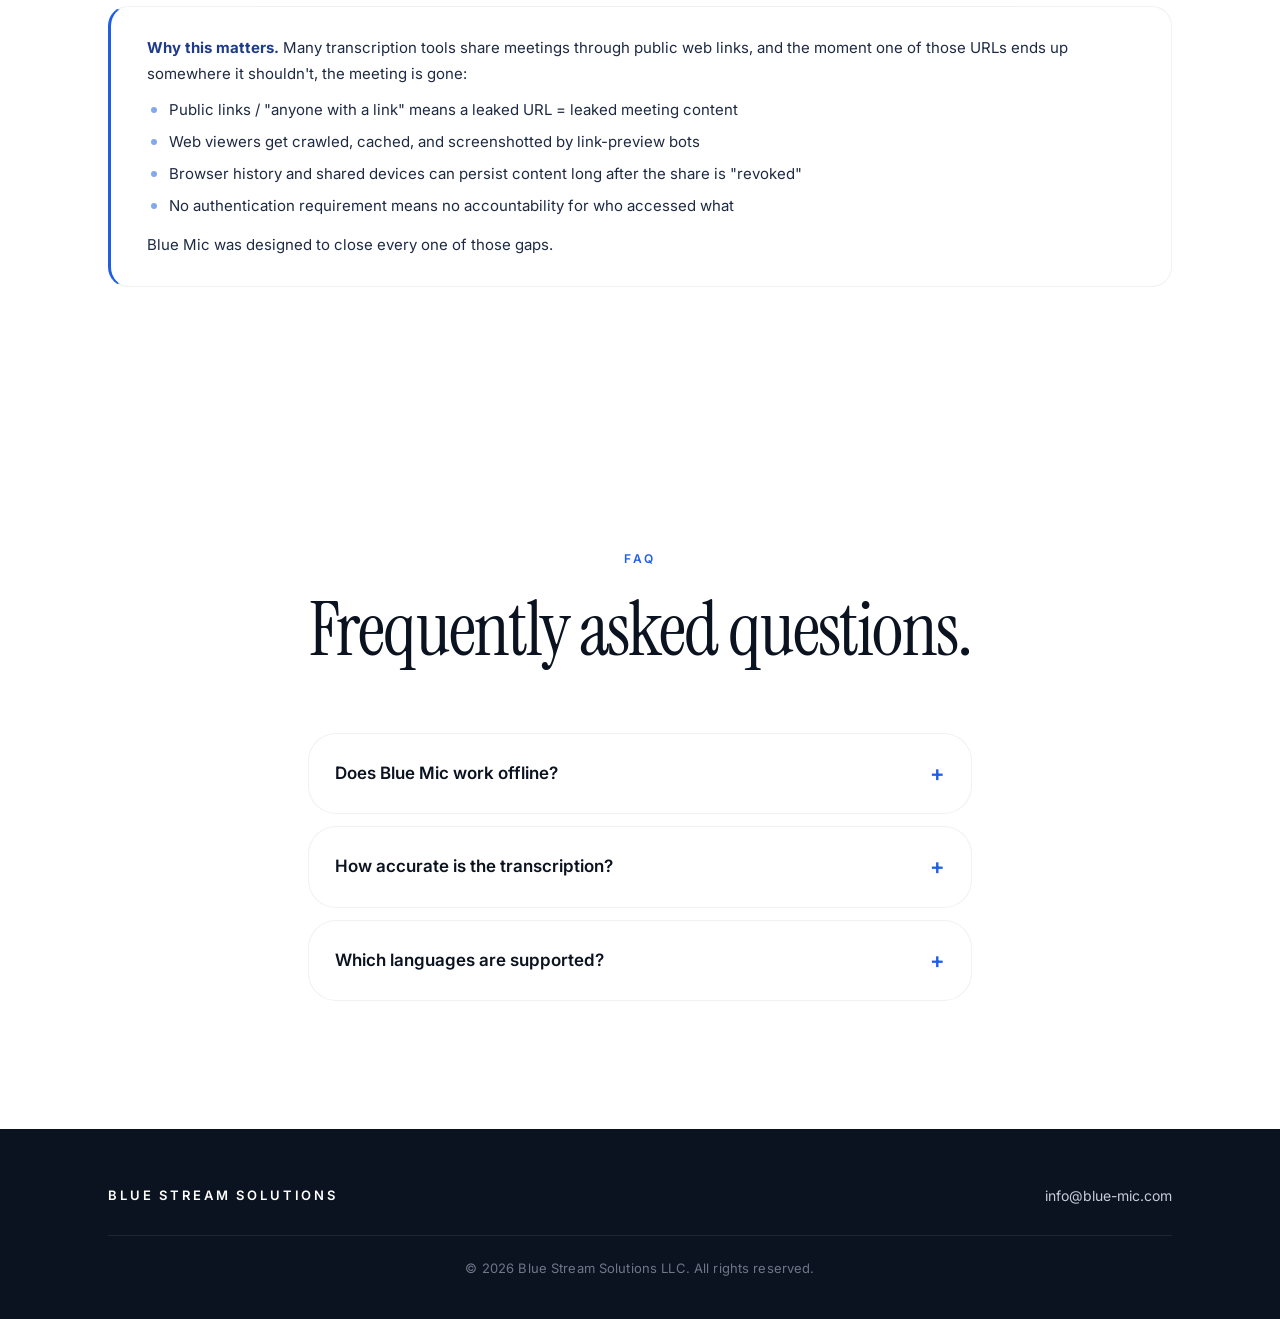
==== commit 234fee16: "Add files via upload" ====
--- a/index.html
+++ b/index.html
@@ -15,7 +15,7 @@
 <link rel="preconnect" href="https://fonts.gstatic.com" crossorigin />
 <link href="https://fonts.googleapis.com/css2?family=Instrument+Serif:ital@0;1&family=Inter:wght@400;500;600;700&display=swap" rel="stylesheet" />
 
-<link rel="stylesheet" href="styles.css?v=5" />
+<link rel="stylesheet" href="styles.css?v=6" />
 <script>
   /* Always start at the top on refresh / navigation — don't restore the
      previous scroll position. This avoids the gradual downward drift seen
--- a/styles.css
+++ b/styles.css
@@ -1714,7 +1714,7 @@
   padding-top: clamp(20px, 3vw, 36px);
 }
 .bss-intro-inner {
-  max-width: 580px;
+  max-width: 680px;
   padding: clamp(18px, 2.4vw, 24px) clamp(24px, 3.5vw, 32px)
            clamp(18px, 2.4vw, 24px) clamp(26px, 3.8vw, 34px);
   background: rgba(255, 255, 255, 0.18);
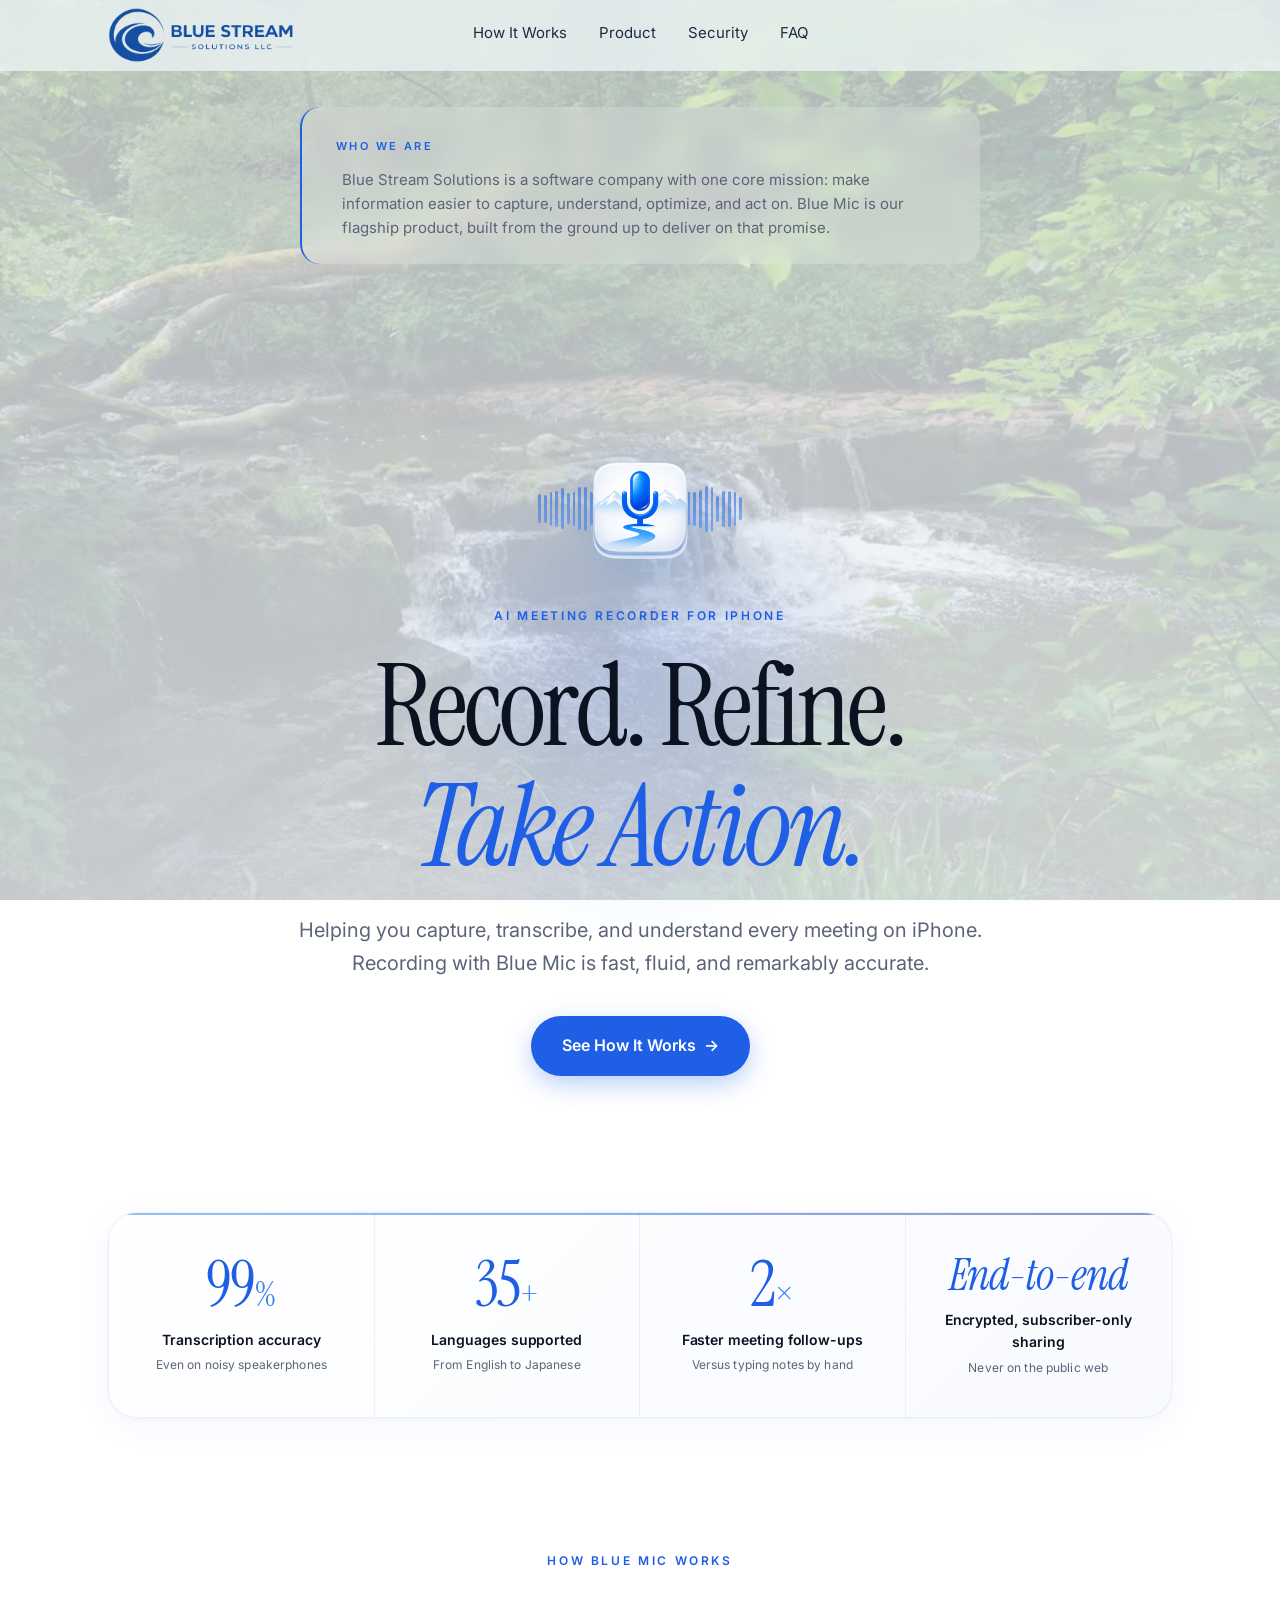
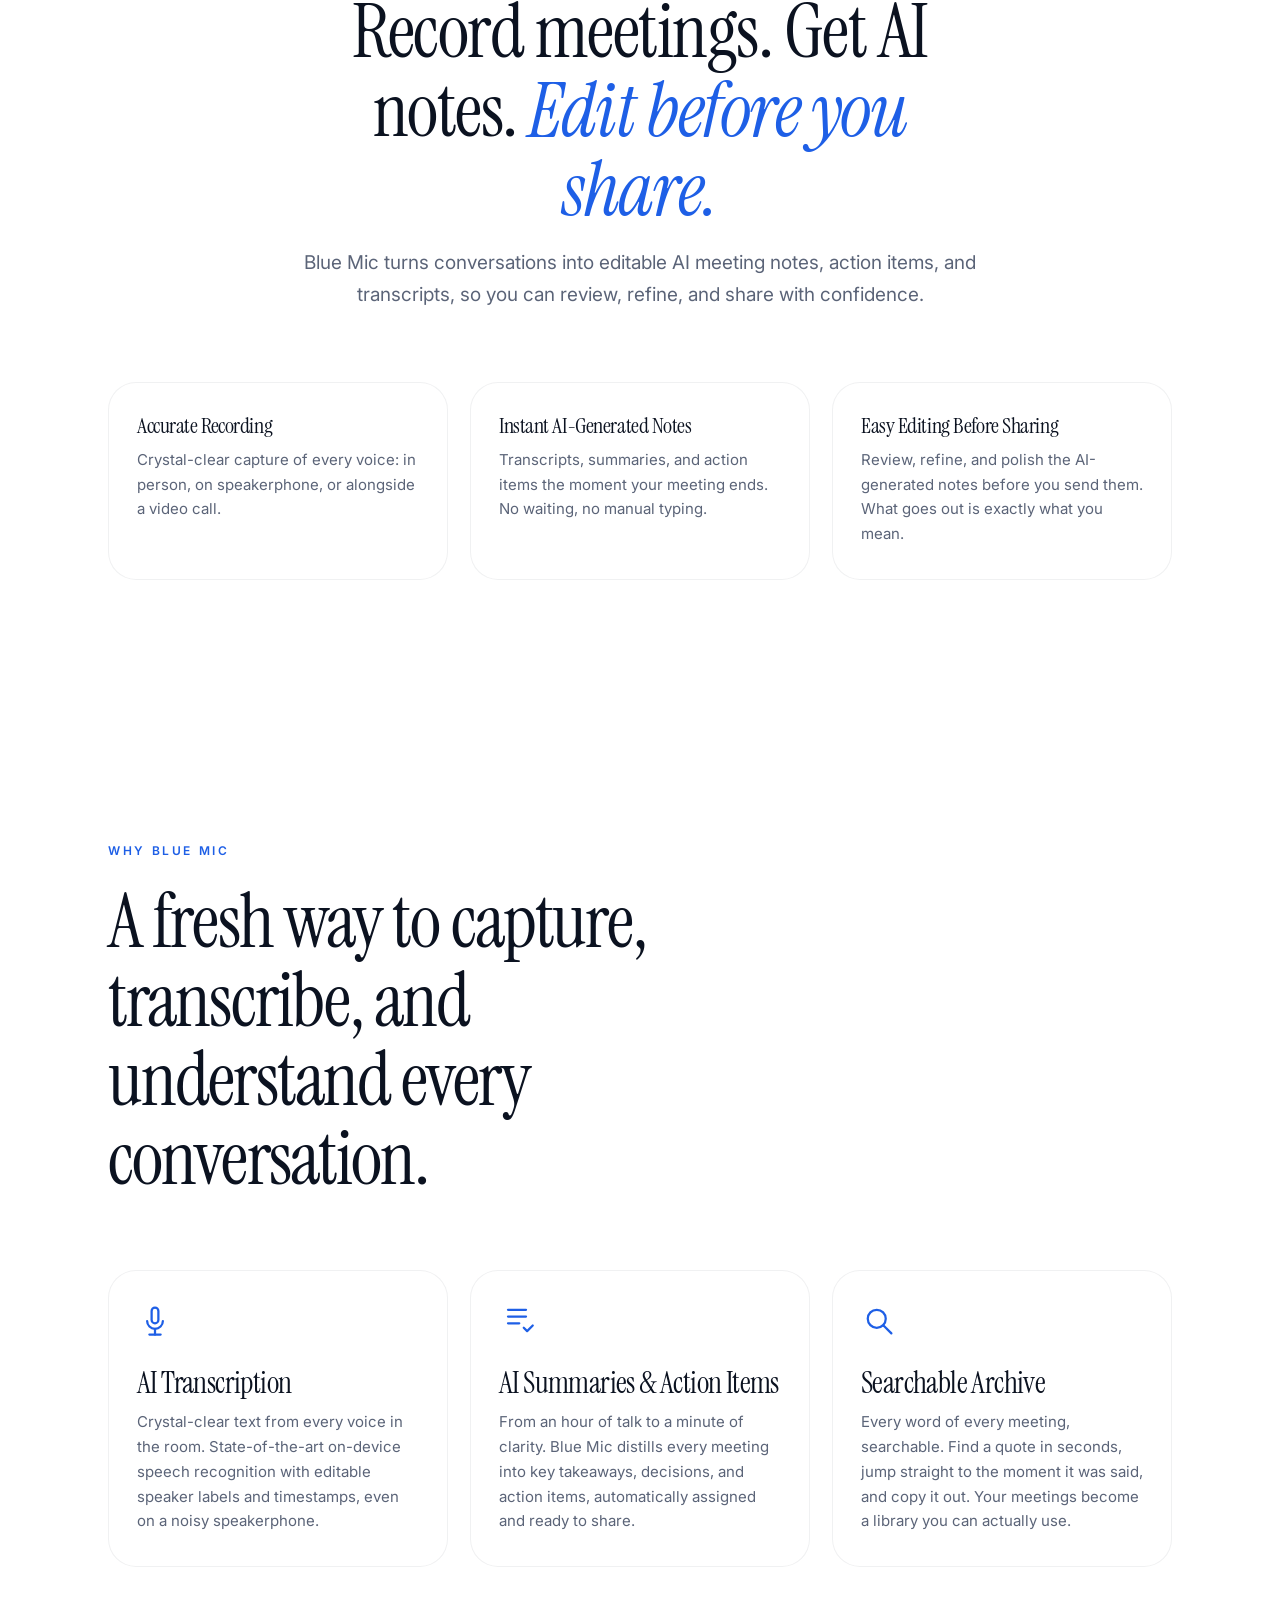
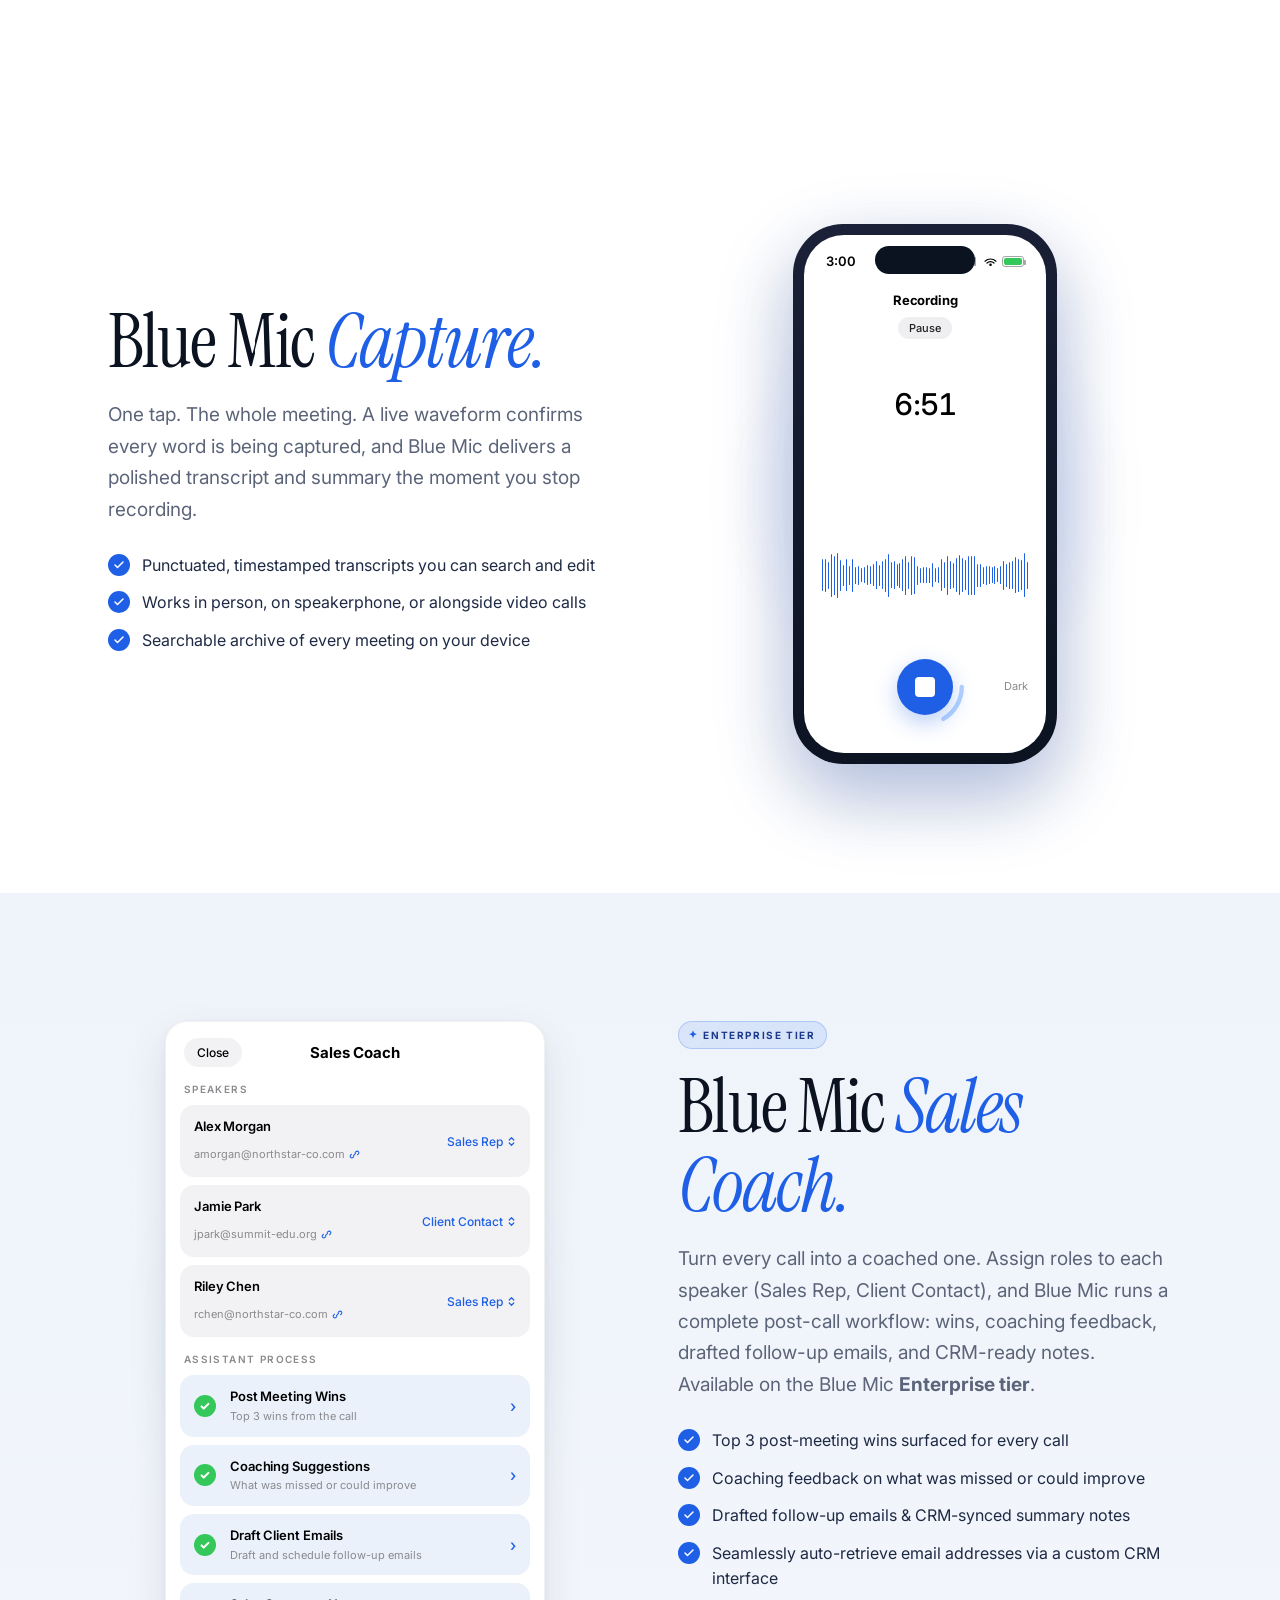
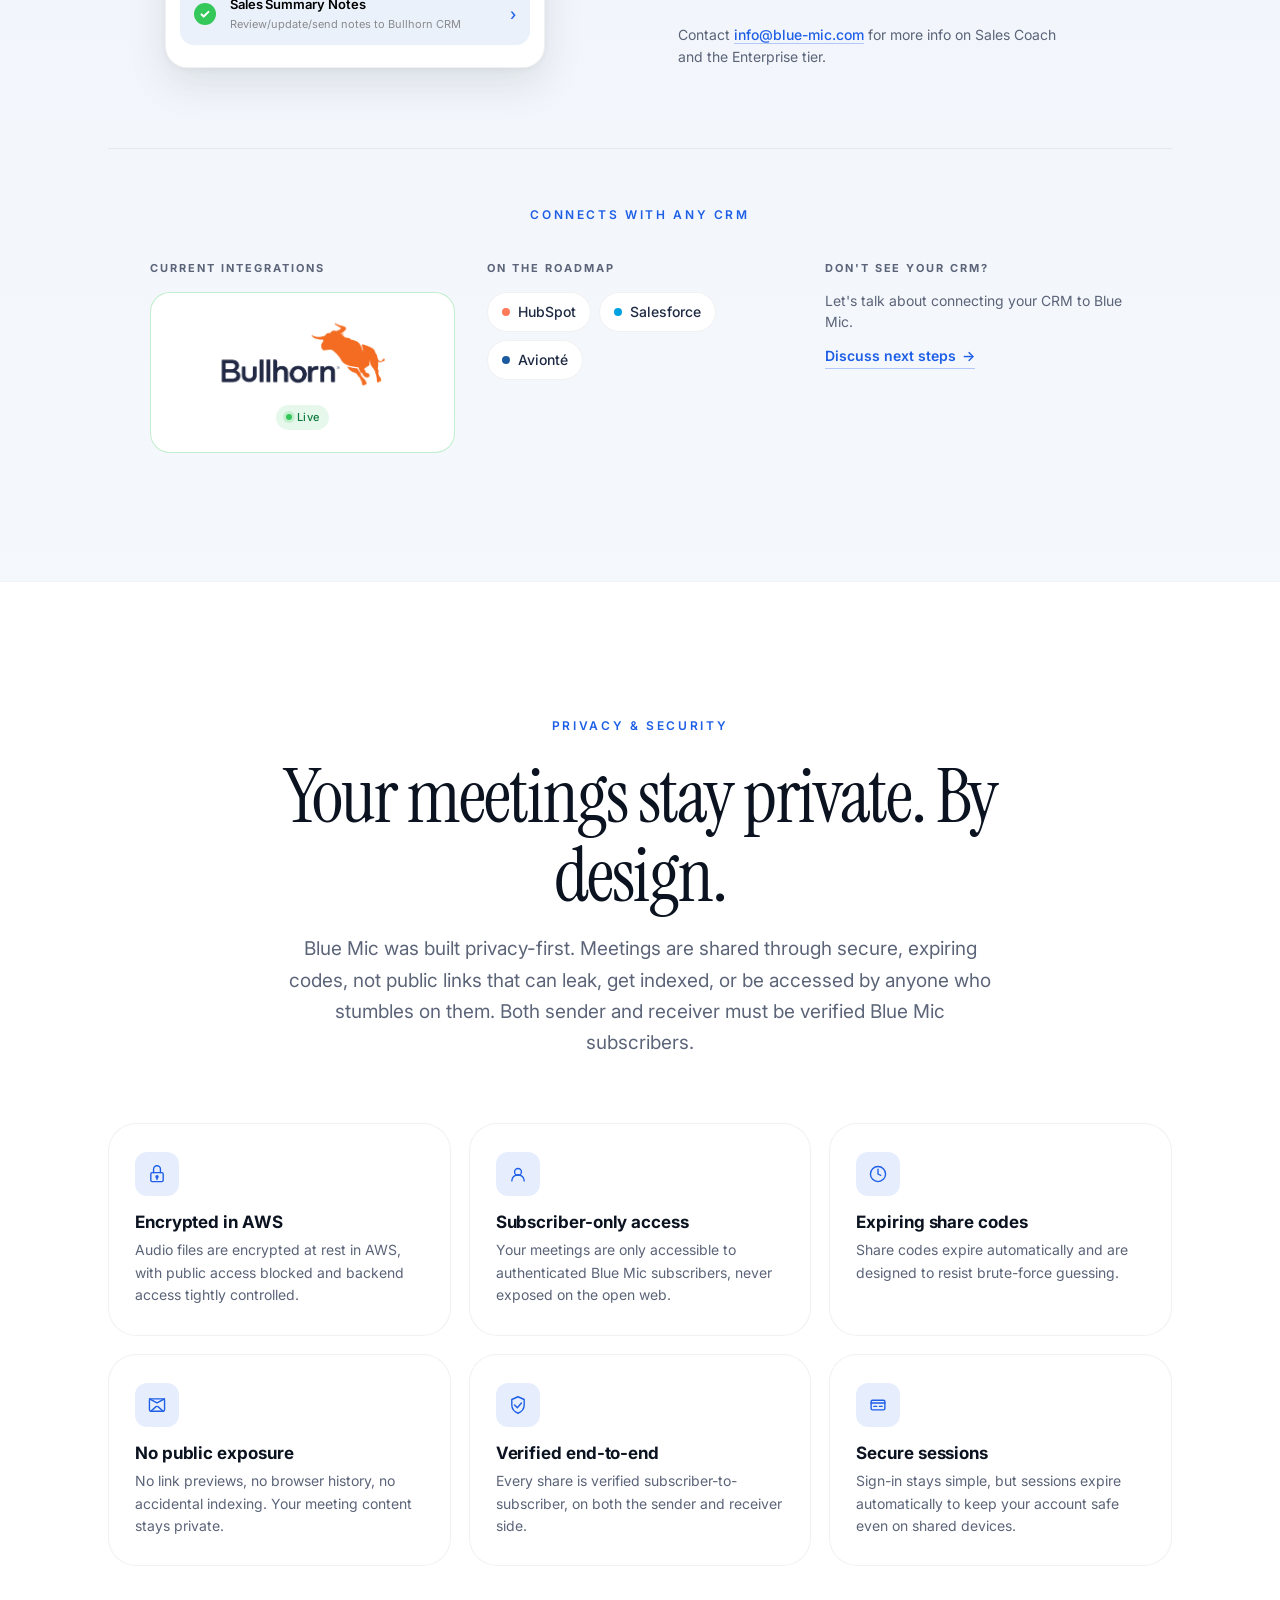
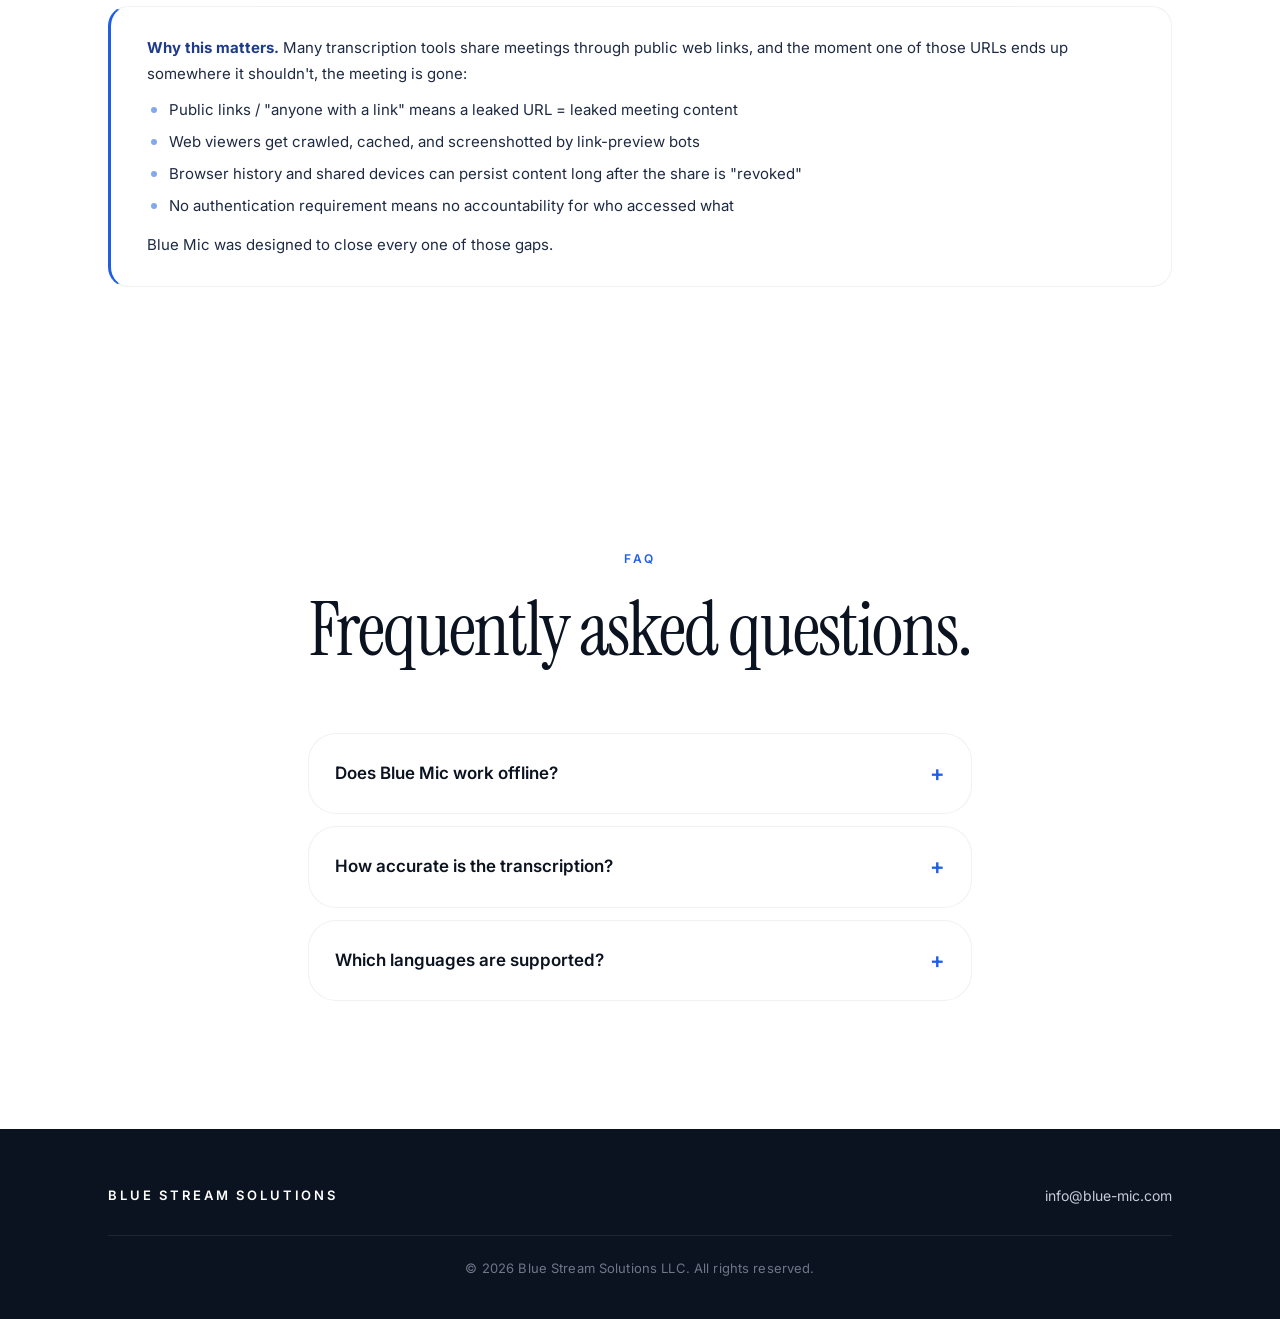
==== commit 5949fbfe: "Add files via upload" ====
--- a/index.html
+++ b/index.html
@@ -506,6 +506,10 @@
               <span class="crm-dot" style="background: #00A1E0;"></span>
               <span>Salesforce</span>
             </div>
+            <div class="crm-roadmap-item">
+              <span class="crm-dot" style="background: #1B5A9E;"></span>
+              <span>Avionté</span>
+            </div>
           </div>
         </div>
 
